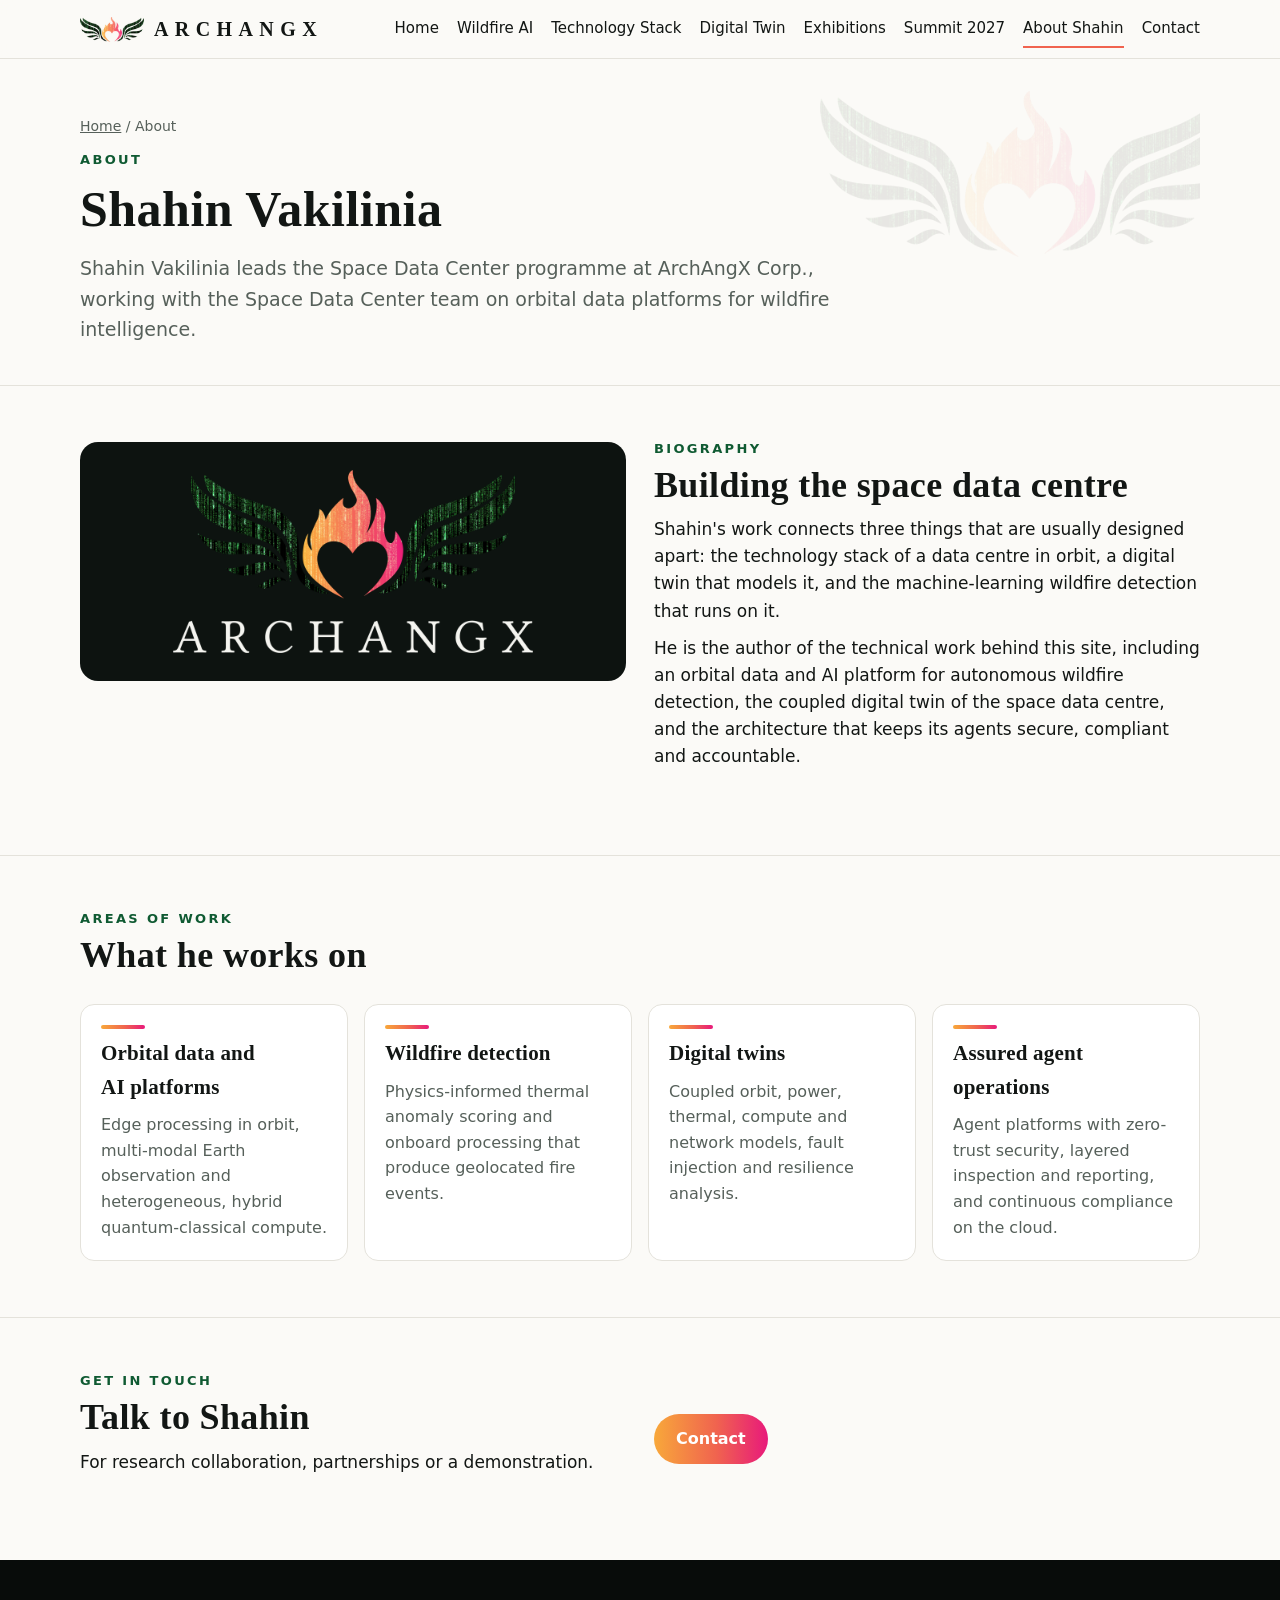
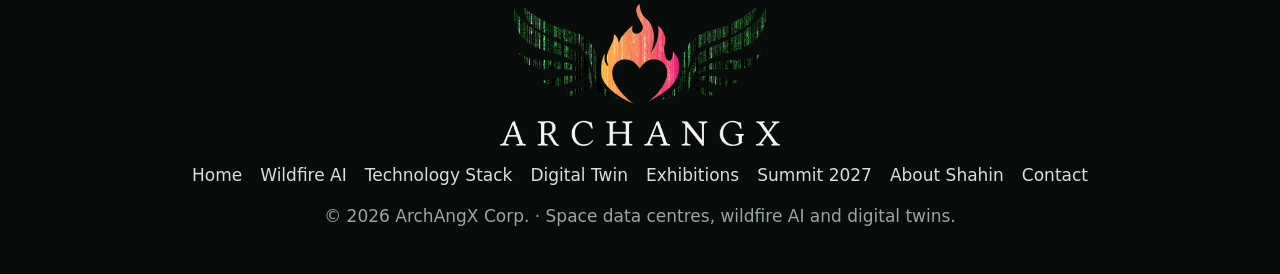
==== site/about.html @ 64089061 "Summit 2027 in every menu, home-page banner, Register buttons open the form directly Co-Authored-By:" ====
<!doctype html>
<html lang="en">
<head>
<meta charset="utf-8">
<meta name="viewport" content="width=device-width, initial-scale=1">
<title>Shahin Vakilinia — ArchangX</title>
<meta name="description" content="Shahin Vakilinia leads the Space Data Center programme at ArchAngX Corp.: orbital data platforms, wildfire AI, digital twins and assured agent operations.">
<link rel="icon" href="assets/favicon.ico" sizes="any">
<link rel="apple-touch-icon" href="assets/apple-touch-icon.png">
<meta property="og:title" content="Shahin Vakilinia — ArchangX">
<meta property="og:description" content="Shahin Vakilinia leads the Space Data Center programme at ArchAngX Corp.: orbital data platforms, wildfire AI, digital twins and assured agent operations.">
<meta property="og:image" content="https://www.archangx.com/assets/logo.png">
<link rel="canonical" href="https://www.archangx.com/about.html">
<link rel="stylesheet" href="assets/style.css">
</head>
<body>
<header class="site">
  <div class="wrap bar">
    <a class="brand" href="index.html" aria-label="ArchangX home"><img src="assets/emblem-96.png" alt="" width="64" height="25">ARCHANGX</a>
    <nav class="main" aria-label="Pages"><a href="index.html">Home</a><a href="wildfire.html">Wildfire AI</a><a href="technology-stack.html">Technology Stack</a><a href="digital-twin.html">Digital Twin</a><a href="exhibitions.html">Exhibitions</a><a href="summit-2027.html">Summit 2027</a><a href="about.html" aria-current="page">About Shahin</a><a href="contact.html">Contact</a></nav>
  </div>
</header>
<main>
<div class="wrap page-hero">
  <div class="crumbs"><a href="index.html">Home</a> / About</div>
  <span class="eyebrow">About</span>
  <h1>Shahin Vakilinia</h1>
  <p>Shahin Vakilinia leads the Space Data Center programme at ArchAngX Corp., working with the Space Data Center team on orbital data platforms for wildfire intelligence.</p>
</div>
<section class="block">
  <div class="wrap two">
    <div class="portrait"><img src="assets/logo-dark.png" alt="ArchangX" width="360" height="183"></div>
    <div class="head">
      <span class="eyebrow">Biography</span>
      <h2>Building the space data centre</h2>
      <p>Shahin's work connects three things that are usually designed apart: the technology stack of a data centre in orbit, a digital twin that models it, and the machine-learning wildfire detection that runs on it.</p>
      <p>He is the author of the technical work behind this site, including an orbital data and AI platform for autonomous wildfire detection, the coupled digital twin of the space data centre, and the architecture that keeps its agents secure, compliant and accountable.</p>
    </div>
  </div>
</section>
<section class="block">
  <div class="wrap">
    <div class="head"><span class="eyebrow">Areas of work</span><h2>What he works on</h2></div>
    <div class="cards">
      <div class="card"><h3>Orbital data and AI platforms</h3><p>Edge processing in orbit, multi-modal Earth observation and heterogeneous, hybrid quantum-classical compute.</p></div>
      <div class="card"><h3>Wildfire detection</h3><p>Physics-informed thermal anomaly scoring and onboard processing that produce geolocated fire events.</p></div>
      <div class="card"><h3>Digital twins</h3><p>Coupled orbit, power, thermal, compute and network models, fault injection and resilience analysis.</p></div>
      <div class="card"><h3>Assured agent operations</h3><p>Agent platforms with zero-trust security, layered inspection and reporting, and continuous compliance on the cloud.</p></div>
    </div>
  </div>
</section>
<section class="block">
  <div class="wrap two">
    <div class="head"><span class="eyebrow">Get in touch</span><h2>Talk to Shahin</h2>
      <p>For research collaboration, partnerships or a demonstration.</p></div>
    <div style="align-self:center"><a class="btn" href="contact.html">Contact</a></div>
  </div>
</section>
</main>
<footer class="site">
  <div class="wrap">
    <img src="assets/logo-dark.png" alt="ArchangX" width="280" height="142">
    <nav aria-label="Footer"><a href="index.html">Home</a><a href="wildfire.html">Wildfire AI</a><a href="technology-stack.html">Technology Stack</a><a href="digital-twin.html">Digital Twin</a><a href="exhibitions.html">Exhibitions</a><a href="summit-2027.html">Summit 2027</a><a href="about.html">About Shahin</a><a href="contact.html">Contact</a></nav>
    <p>© <span class="year">2026</span> ArchAngX Corp. · Space data centres, wildfire AI and digital twins.</p>
  </div>
</footer>
<script>document.querySelectorAll(".year").forEach(e => e.textContent = new Date().getFullYear());</script>
</body>
</html>
---- site/assets/style.css ----
/* ArchangX site styles. Palette from the logo: matrix-green wings, orange-to-magenta flame, black serif wordmark. */
:root {
  --paper: #fbfaf7; --ink: #121614; --muted: #56605a; --line: #e4e2db; --card: #fff;
  --wing: #0f5a32; --wing-bright: #2fbf71; --flame-1: #f8a83a; --flame-2: #f0634f; --flame-3: #e8197b;
  --night: #0d1310; --night-ink: #eef1ec;
  --flame: linear-gradient(90deg, var(--flame-1), var(--flame-2) 55%, var(--flame-3));
  --serif: "Iowan Old Style", "Palatino Linotype", Palatino, Georgia, "Times New Roman", serif;
  --sans: system-ui, -apple-system, "Segoe UI", Roboto, sans-serif;
}
* { box-sizing: border-box; }
html { scroll-behavior: smooth; }
body { margin: 0; background: var(--paper); color: var(--ink); font: 17px/1.6 var(--sans); }
img { max-width: 100%; display: block; }
a { color: var(--wing); }
.wrap { width: min(1120px, 100% - 32px); margin-inline: auto; }
h1, h2, h3 { font-family: var(--serif); font-weight: 600; letter-spacing: .01em; text-wrap: balance; margin: 0; }
h1 { font-size: clamp(32px, 5vw, 50px); line-height: 1.1; }
h2 { font-size: clamp(26px, 3.6vw, 36px); line-height: 1.15; }
h3 { font-size: 21px; }
p { margin: 0; max-width: 66ch; }
.eyebrow { font: 600 13px/1 var(--sans); letter-spacing: .18em; text-transform: uppercase; color: var(--wing); }
.muted { color: var(--muted); }
.flame-text { background: var(--flame); -webkit-background-clip: text; background-clip: text; color: transparent; }
:focus-visible { outline: 3px solid var(--flame-2); outline-offset: 3px; }

/* header */
header.site { position: sticky; top: 0; z-index: 10; background: color-mix(in srgb, var(--paper) 90%, transparent);
              backdrop-filter: blur(8px); border-bottom: 1px solid var(--line); }
.bar { display: flex; align-items: center; justify-content: space-between; gap: 12px 20px; padding-block: 10px; flex-wrap: wrap; }
.brand { display: flex; align-items: center; gap: 10px; text-decoration: none; color: var(--ink); font: 600 20px var(--serif); letter-spacing: .32em; }
.brand img { width: 64px; }
nav.main { display: flex; flex-wrap: wrap; gap: 4px 18px; font-size: 15px; }
nav.main a { color: var(--ink); text-decoration: none; padding: 6px 0; border-bottom: 2px solid transparent; }
nav.main a:hover, nav.main a[aria-current="page"] { border-bottom-color: var(--flame-2); }

/* page hero */
.page-hero { padding-block: 56px 40px; display: grid; gap: 16px; position: relative; overflow: hidden; }
.page-hero::after { content: ""; position: absolute; right: -40px; top: 30px; width: 420px; height: 170px;
                    background: url(emblem.png) center / contain no-repeat; opacity: .08; pointer-events: none; }
.page-hero p { font-size: 19px; color: var(--muted); }
.crumbs { font-size: 14px; color: var(--muted); }
.crumbs a { color: var(--muted); }

/* home hero */
.hero { text-align: center; padding-block: 48px 56px; display: grid; justify-items: center; gap: 20px; }
.hero img.logo { width: min(560px, 100%); }
.hero h1 { font-size: clamp(28px, 4vw, 40px); line-height: 1.2; max-width: 30ch; }
.hero p { color: var(--muted); font-size: 18px; }

/* content blocks */
section.block { padding-block: 56px; border-top: 1px solid var(--line); }
.head { display: grid; gap: 10px; margin-bottom: 28px; }
.head .num { display: flex; align-items: center; gap: 10px; }
.head .num img { width: 54px; }
.cards { display: grid; grid-template-columns: repeat(auto-fit, minmax(240px, 1fr)); gap: 16px; }
.card { background: var(--card); border: 1px solid var(--line); border-radius: 14px; padding: 20px; display: grid; gap: 8px; align-content: start; }
.card::before { content: ""; height: 4px; width: 44px; border-radius: 4px; background: var(--flame); }
.card p { color: var(--muted); font-size: 16px; }
a.card { text-decoration: none; color: var(--ink); transition: transform .2s; }
a.card:hover { transform: translateY(-3px); }
a.card .more { color: var(--wing); font-weight: 600; font-size: 15px; }
.two { display: grid; grid-template-columns: repeat(auto-fit, minmax(300px, 1fr)); gap: 28px; align-items: start; }
ul.ticks { margin: 0; padding: 0; list-style: none; display: grid; gap: 10px; }
ul.ticks li { padding-left: 26px; position: relative; }
ul.ticks li::before { content: ""; position: absolute; left: 0; top: .55em; width: 12px; height: 12px; border-radius: 3px; background: var(--flame); }

/* the "how it fits together" diagram */
.fit { display: grid; gap: 10px; max-width: 860px; margin-inline: auto; }
.fit .top { border-radius: 14px; padding: 22px; color: #fff; background: linear-gradient(90deg, #c4541c, #e8197b); text-decoration: none; display: grid; gap: 4px; text-align: center; }
.fit .pair { display: grid; grid-template-columns: 1fr auto 1fr; gap: 10px; align-items: stretch; }
.fit .base { border-radius: 14px; padding: 22px; color: #fff; text-decoration: none; display: grid; gap: 4px; text-align: center; }
.fit .stackbox { background: #0f5a32; } .fit .twinbox { background: #18774a; }
.fit .link { display: grid; place-items: center; font: 700 26px var(--sans); color: var(--wing); }
.fit b { font: 600 22px var(--serif); } .fit span { font-size: 15px; opacity: .92; }
.fit .arrow { text-align: center; color: var(--flame-2); font: 700 22px var(--sans); line-height: 1; }
@media (max-width: 640px) { .fit .pair { grid-template-columns: 1fr; } .fit .link { transform: rotate(90deg); } }

/* stack layers */
.stack { display: grid; gap: 8px; }
.layer { display: grid; grid-template-columns: minmax(150px, 230px) 1fr; gap: 16px; align-items: center; padding: 16px 20px; border-radius: 12px; color: #fff; }
.layer b { font: 600 18px var(--serif); } .layer span { font-size: 15px; opacity: .92; }
.l1 { background: #0b3d23; } .l2 { background: #0f5a32; } .l3 { background: #18774a; }
.l4 { background: linear-gradient(90deg, #c4541c, #e8197b); } .l5 { background: #1d2420; }
@media (max-width: 640px) { .layer { grid-template-columns: 1fr; gap: 4px; } }

/* flow chips */
.flow { display: flex; flex-wrap: wrap; gap: 8px; align-items: center; font: 600 14px var(--sans); }
.flow span { padding: 8px 14px; border-radius: 99px; background: var(--card); border: 1px solid var(--line); }
.flow i { color: var(--flame-2); font-style: normal; }

/* twin models */
.models { display: grid; grid-template-columns: repeat(auto-fit, minmax(130px, 1fr)); gap: 10px; }
.model { text-align: center; padding: 18px 10px; border-radius: 12px; border: 1px solid var(--line); background: var(--card); }
.model b { display: block; font: 600 17px var(--serif); } .model span { font-size: 13px; color: var(--muted); }

/* connected-pages strip */
.connected { display: flex; flex-wrap: wrap; gap: 10px; align-items: center; padding: 18px 20px; border-radius: 14px;
             background: var(--card); border: 1px dashed var(--wing-bright); }
.connected a { font-weight: 600; }

/* dark band */
.night { background: var(--night); color: var(--night-ink); border-top: 0; }
.night .eyebrow { color: var(--wing-bright); }
.night p, .night .card p { color: #b9c3bc; }
.night .card { background: #141c17; border-color: #26322b; color: var(--night-ink); }
.btn { display: inline-block; padding: 12px 22px; border-radius: 99px; background: var(--flame); color: #fff; font-weight: 700; text-decoration: none; border: 0; cursor: pointer; font-size: 16px; }
.tag { font: 600 12px var(--sans); letter-spacing: .08em; text-transform: uppercase; color: var(--flame-1); }

/* about */
.portrait { border-radius: 18px; background: var(--night); padding: 28px; display: grid; place-items: center; }
.portrait img { width: 100%; max-width: 360px; }
.facts { display: grid; gap: 6px; font-size: 15px; }
.facts b { font-weight: 600; }

/* contact form */
form.contact { display: grid; gap: 14px; background: var(--card); border: 1px solid var(--line); border-radius: 14px; padding: 22px; }
form.contact label { display: grid; gap: 6px; font-weight: 600; font-size: 15px; }
form.contact input, form.contact select, form.contact textarea { font: 16px var(--sans); padding: 10px 12px; border-radius: 10px; border: 1px solid var(--line); background: var(--paper); color: var(--ink); }
form.contact textarea { min-height: 140px; resize: vertical; }

footer.site { background: #080c0a; color: #9aa79f; padding-block: 44px; text-align: center; margin-top: 0; }
footer.site img { width: min(280px, 70%); margin: 0 auto 16px; }
footer.site nav { display: flex; flex-wrap: wrap; justify-content: center; gap: 6px 18px; margin-bottom: 14px; }
footer.site nav a { color: #d8e0da; text-decoration: none; }
footer.site p { margin-inline: auto; }
@media (prefers-reduced-motion: reduce) { html { scroll-behavior: auto; } a.card { transition: none; } }

/* registration dialog (summit-2027.html) */
dialog#register-dialog { width: min(560px, 100% - 32px); max-height: 92vh; padding: 0; border: 0; border-radius: 14px; background: transparent; }
dialog#register-dialog::backdrop { background: rgba(13, 19, 16, .65); }
dialog#register-dialog form.contact { margin: 0; }
.dialog-head { display: flex; justify-content: space-between; align-items: center; gap: 12px; }
.dialog-close { font-size: 28px; line-height: 1; background: none; border: 0; cursor: pointer; color: var(--muted); }
form.contact fieldset { border: 1px solid var(--line); border-radius: 10px; padding: 10px 14px; display: grid; gap: 6px; }
form.contact legend { font-weight: 600; font-size: 15px; padding: 0 4px; }
form.contact label.check { display: flex; gap: 8px; align-items: center; font-weight: 400; }
form.contact .hp { position: absolute; left: -9999px; }
.form-msg:empty { display: none; }
.form-msg.ok { color: var(--wing); } .form-msg.err { color: #b3261e; }

/* summit announcement on the home page, secondary button */
.announce { display: grid; gap: 4px; justify-items: center; text-align: center; max-width: 640px; padding: 16px 22px; border-radius: 14px; border: 1px solid var(--line); background: var(--card); color: var(--ink); text-decoration: none; transition: transform .2s; }
.announce:hover { transform: translateY(-2px); }
.announce b { font-family: var(--serif); font-size: 21px; }
.announce span:last-child { color: var(--muted); font-size: 15px; }
.btn.ghost { background: transparent; color: inherit; box-shadow: inset 0 0 0 2px var(--flame-2); }
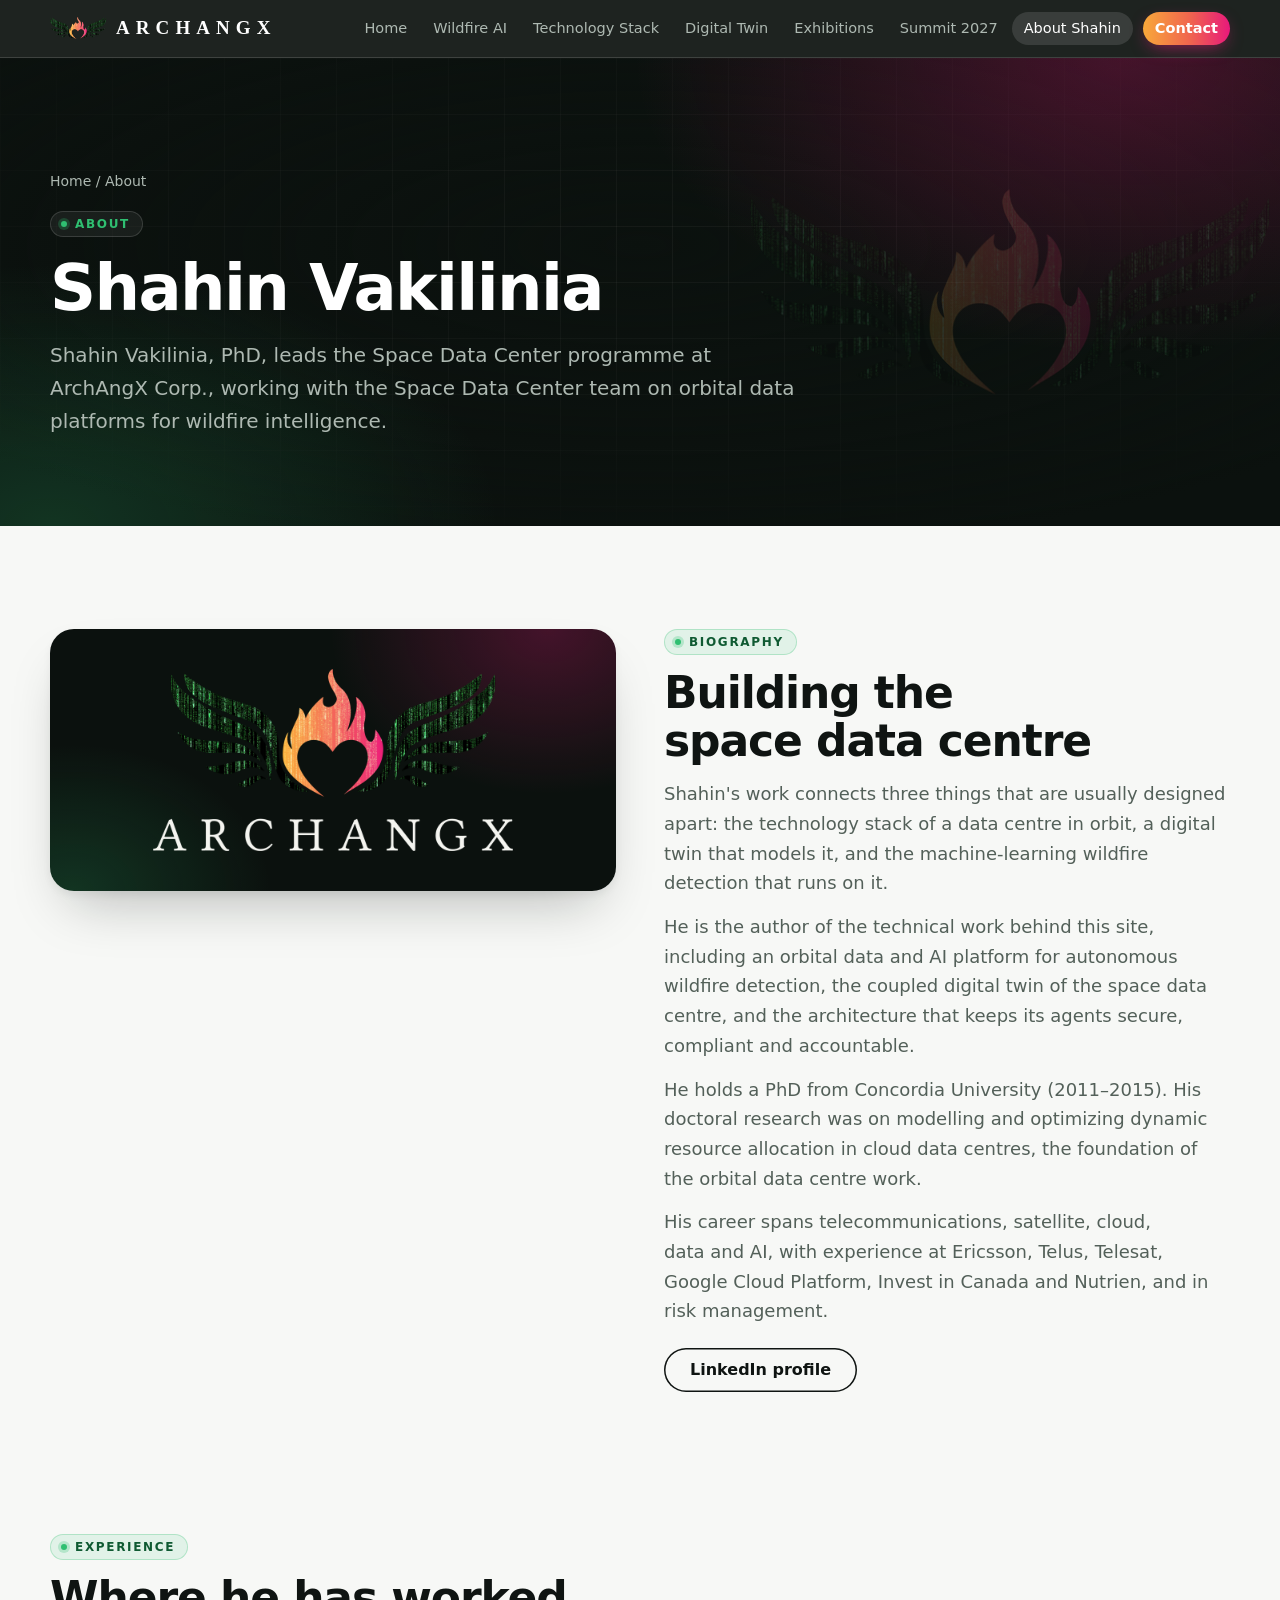
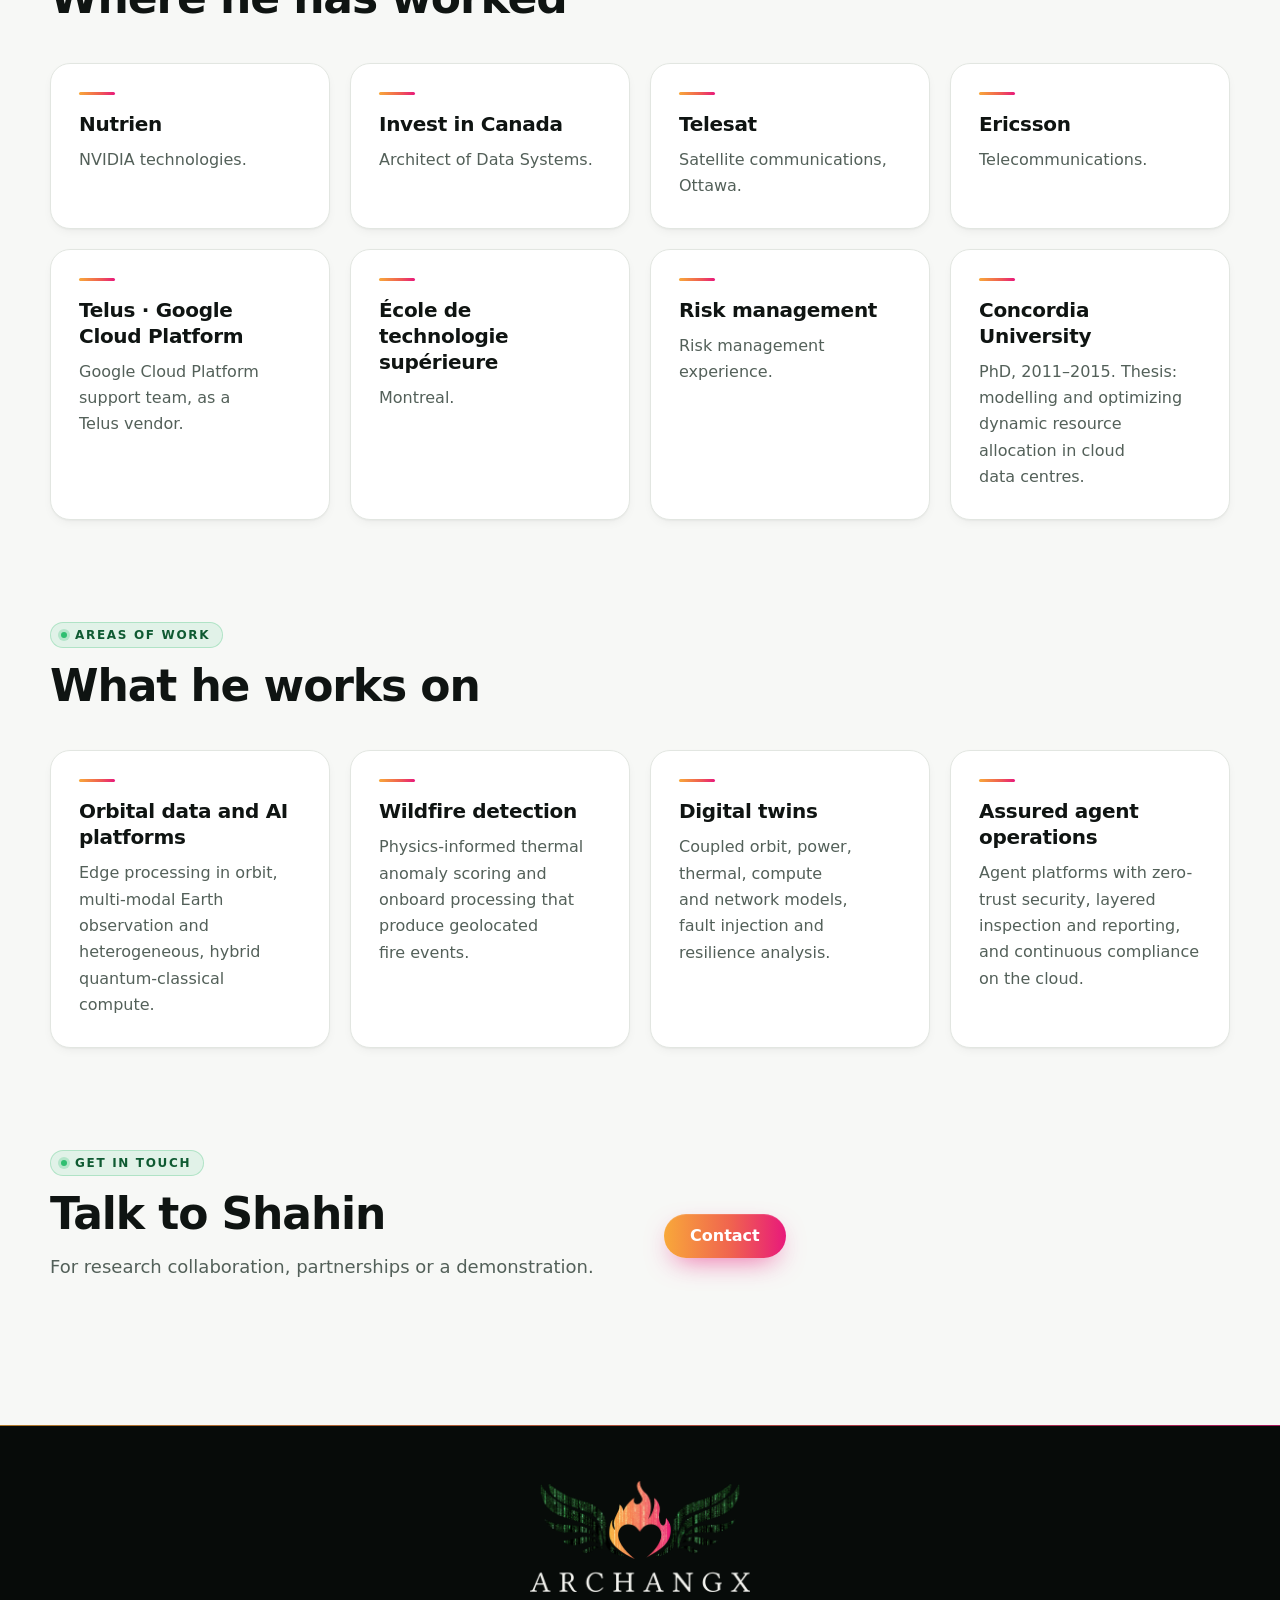
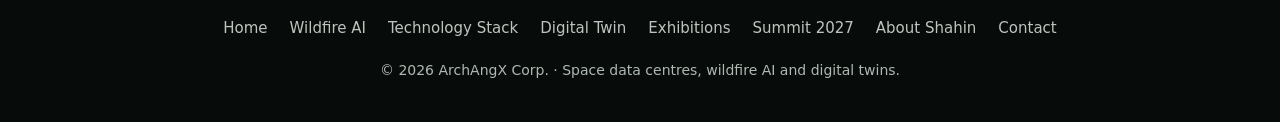
==== commit 09c96985: "Summit 2027: Montreal edition, timed panel programme; About: PhD and career - Montreal edition, Wed " ====
--- a/site/about.html
+++ b/site/about.html
@@ -4,11 +4,11 @@
 <meta charset="utf-8">
 <meta name="viewport" content="width=device-width, initial-scale=1">
 <title>Shahin Vakilinia — ArchangX</title>
-<meta name="description" content="Shahin Vakilinia leads the Space Data Center programme at ArchAngX Corp.: orbital data platforms, wildfire AI, digital twins and assured agent operations.">
+<meta name="description" content="Shahin Vakilinia, PhD, leads the Space Data Center programme at ArchAngX Corp., after a career across telecommunications, satellite, cloud, data and AI: Ericsson, Telus, Telesat, Google Cloud Platform, Invest in Canada and Nutrien.">
 <link rel="icon" href="assets/favicon.ico" sizes="any">
 <link rel="apple-touch-icon" href="assets/apple-touch-icon.png">
 <meta property="og:title" content="Shahin Vakilinia — ArchangX">
-<meta property="og:description" content="Shahin Vakilinia leads the Space Data Center programme at ArchAngX Corp.: orbital data platforms, wildfire AI, digital twins and assured agent operations.">
+<meta property="og:description" content="Shahin Vakilinia, PhD, leads the Space Data Center programme at ArchAngX Corp., after a career across telecommunications, satellite, cloud, data and AI: Ericsson, Telus, Telesat, Google Cloud Platform, Invest in Canada and Nutrien.">
 <meta property="og:image" content="https://www.archangx.com/assets/logo.png">
 <link rel="canonical" href="https://www.archangx.com/about.html">
 <link rel="stylesheet" href="assets/style.css">
@@ -25,7 +25,7 @@
   <div class="crumbs"><a href="index.html">Home</a> / About</div>
   <span class="eyebrow">About</span>
   <h1>Shahin Vakilinia</h1>
-  <p>Shahin Vakilinia leads the Space Data Center programme at ArchAngX Corp., working with the Space Data Center team on orbital data platforms for wildfire intelligence.</p>
+  <p>Shahin Vakilinia, PhD, leads the Space Data Center programme at ArchAngX Corp., working with the Space Data Center team on orbital data platforms for wildfire intelligence.</p>
 </div>
 <section class="block">
   <div class="wrap two">
@@ -35,6 +35,24 @@
       <h2>Building the space data centre</h2>
       <p>Shahin's work connects three things that are usually designed apart: the technology stack of a data centre in orbit, a digital twin that models it, and the machine-learning wildfire detection that runs on it.</p>
       <p>He is the author of the technical work behind this site, including an orbital data and AI platform for autonomous wildfire detection, the coupled digital twin of the space data centre, and the architecture that keeps its agents secure, compliant and accountable.</p>
+      <p>He holds a PhD from Concordia University (2011–2015). His doctoral research was on modelling and optimizing dynamic resource allocation in cloud data centres, the foundation of the orbital data centre work.</p>
+      <p>His career spans telecommunications, satellite, cloud, data and AI, with experience at Ericsson, Telus, Telesat, Google Cloud Platform, Invest in Canada and Nutrien, and in risk management.</p>
+      <div class="actions"><a class="btn ghost" href="https://www.linkedin.com/in/vakilinia">LinkedIn profile</a></div>
+    </div>
+  </div>
+</section>
+<section class="block">
+  <div class="wrap">
+    <div class="head"><span class="eyebrow">Experience</span><h2>Where he has worked</h2></div>
+    <div class="cards">
+      <div class="card"><h3>Nutrien</h3><p>NVIDIA technologies.</p></div>
+      <div class="card"><h3>Invest in Canada</h3><p>Architect of Data Systems.</p></div>
+      <div class="card"><h3>Telesat</h3><p>Satellite communications, Ottawa.</p></div>
+      <div class="card"><h3>Ericsson</h3><p>Telecommunications.</p></div>
+      <div class="card"><h3>Telus · Google Cloud Platform</h3><p>Google Cloud Platform support team, as a Telus vendor.</p></div>
+      <div class="card"><h3>École de technologie supérieure</h3><p>Montreal.</p></div>
+      <div class="card"><h3>Risk management</h3><p>Risk management experience.</p></div>
+      <div class="card"><h3>Concordia University</h3><p>PhD, 2011–2015. Thesis: modelling and optimizing dynamic resource allocation in cloud data centres.</p></div>
     </div>
   </div>
 </section>
--- a/site/assets/style.css
+++ b/site/assets/style.css
@@ -1,146 +1,356 @@
-/* ArchangX site styles. Palette from the logo: matrix-green wings, orange-to-magenta flame, black serif wordmark. */
+/* ArchangX site styles. Palette from the logo: matrix-green wings, orange-to-magenta flame, serif wordmark.
+   Dark "orbit" bands (header, page heroes, .night, footer) frame light content sections. System fonts only. */
 :root {
-  --paper: #fbfaf7; --ink: #121614; --muted: #56605a; --line: #e4e2db; --card: #fff;
-  --wing: #0f5a32; --wing-bright: #2fbf71; --flame-1: #f8a83a; --flame-2: #f0634f; --flame-3: #e8197b;
-  --night: #0d1310; --night-ink: #eef1ec;
+  /* light surfaces */
+  --paper: #f7f8f6; --card: #fff; --ink: #0f1412; --muted: #536059; --line: #e2e6e1;
+  /* brand: wings */
+  --wing-deep: #0b3d23; --wing: #0f5a32; --wing-mid: #18774a; --wing-bright: #2fbf71;
+  /* brand: flame */
+  --flame-0: #c4541c; --flame-1: #f8a83a; --flame-2: #f0634f; --flame-3: #e8197b; --flame-ink: #b8401f;
   --flame: linear-gradient(90deg, var(--flame-1), var(--flame-2) 55%, var(--flame-3));
+  --flame-deep: linear-gradient(90deg, var(--flame-0), var(--flame-3));
+  /* dark surfaces */
+  --night: #0b110e; --night-2: #121a16; --night-ink: #eef1ec; --night-muted: #aeb9b2; --footer: #070b09;
+  --on-dark: #fff; --glass: rgba(255, 255, 255, .06); --glass-2: rgba(255, 255, 255, .12);
+  --glass-line: rgba(255, 255, 255, .14);
+  --error: #b3261e;
+  /* backdrop shared by the heroes, dark bands and the portrait */
+  --aurora: radial-gradient(55% 90% at 88% 0%, rgba(232, 25, 123, .26), transparent 70%),
+            radial-gradient(50% 80% at 4% 100%, rgba(47, 191, 113, .2), transparent 70%);
+  --grid: linear-gradient(rgba(255, 255, 255, .045) 1px, transparent 1px) 0 0 / 56px 56px,
+          linear-gradient(90deg, rgba(255, 255, 255, .045) 1px, transparent 1px) 0 0 / 56px 56px;
+  /* type, shape, depth, motion */
   --serif: "Iowan Old Style", "Palatino Linotype", Palatino, Georgia, "Times New Roman", serif;
-  --sans: system-ui, -apple-system, "Segoe UI", Roboto, sans-serif;
+  --sans: system-ui, -apple-system, "Segoe UI", Roboto, "Helvetica Neue", Arial, sans-serif;
+  --display: "Segoe UI Variable Display", system-ui, -apple-system, "Segoe UI", Roboto, "Helvetica Neue", Arial, sans-serif;
+  --radius: 20px; --radius-sm: 12px;
+  --shadow-sm: 0 1px 2px rgba(11, 17, 14, .04), 0 4px 12px -4px rgba(11, 17, 14, .08);
+  --shadow-md: 0 2px 4px rgba(11, 17, 14, .04), 0 16px 32px -12px rgba(11, 17, 14, .16);
+  --shadow-lg: 0 4px 8px rgba(11, 17, 14, .05), 0 28px 56px -20px rgba(11, 17, 14, .28);
+  --ease: cubic-bezier(.2, .7, .2, 1);
 }
 * { box-sizing: border-box; }
-html { scroll-behavior: smooth; }
-body { margin: 0; background: var(--paper); color: var(--ink); font: 17px/1.6 var(--sans); }
-img { max-width: 100%; display: block; }
-a { color: var(--wing); }
-.wrap { width: min(1120px, 100% - 32px); margin-inline: auto; }
-h1, h2, h3 { font-family: var(--serif); font-weight: 600; letter-spacing: .01em; text-wrap: balance; margin: 0; }
-h1 { font-size: clamp(32px, 5vw, 50px); line-height: 1.1; }
-h2 { font-size: clamp(26px, 3.6vw, 36px); line-height: 1.15; }
-h3 { font-size: 21px; }
-p { margin: 0; max-width: 66ch; }
-.eyebrow { font: 600 13px/1 var(--sans); letter-spacing: .18em; text-transform: uppercase; color: var(--wing); }
+html { scroll-behavior: smooth; scroll-padding-top: 120px; overflow-x: clip; }
+body { margin: 0; background: var(--paper); color: var(--ink); font: 17px/1.65 var(--sans);
+       -webkit-font-smoothing: antialiased; text-rendering: optimizeLegibility; }
+img { max-width: 100%; height: auto; display: block; }
+a { color: var(--wing); text-underline-offset: .2em; }
+::selection { background: color-mix(in srgb, var(--flame-2) 28%, transparent); }
+.wrap { width: min(1180px, 100% - 32px); margin-inline: auto; }
+h1, h2, h3 { font-family: var(--display); font-weight: 700; letter-spacing: -.025em; text-wrap: balance; margin: 0; }
+h1 { font-size: clamp(36px, 5.6vw, 64px); line-height: 1.04; }
+h2 { font-size: clamp(28px, 3.8vw, 44px); line-height: 1.1; }
+h3 { font-size: 20px; line-height: 1.3; letter-spacing: -.015em; text-wrap: pretty; }
+p { margin: 0; max-width: 66ch; text-wrap: pretty; }
 .muted { color: var(--muted); }
 .flame-text { background: var(--flame); -webkit-background-clip: text; background-clip: text; color: transparent; }
 :focus-visible { outline: 3px solid var(--flame-2); outline-offset: 3px; }
 
-/* header */
-header.site { position: sticky; top: 0; z-index: 10; background: color-mix(in srgb, var(--paper) 90%, transparent);
-              backdrop-filter: blur(8px); border-bottom: 1px solid var(--line); }
-.bar { display: flex; align-items: center; justify-content: space-between; gap: 12px 20px; padding-block: 10px; flex-wrap: wrap; }
-.brand { display: flex; align-items: center; gap: 10px; text-decoration: none; color: var(--ink); font: 600 20px var(--serif); letter-spacing: .32em; }
-.brand img { width: 64px; }
-nav.main { display: flex; flex-wrap: wrap; gap: 4px 18px; font-size: 15px; }
-nav.main a { color: var(--ink); text-decoration: none; padding: 6px 0; border-bottom: 2px solid transparent; }
-nav.main a:hover, nav.main a[aria-current="page"] { border-bottom-color: var(--flame-2); }
-
-/* page hero */
-.page-hero { padding-block: 56px 40px; display: grid; gap: 16px; position: relative; overflow: hidden; }
-.page-hero::after { content: ""; position: absolute; right: -40px; top: 30px; width: 420px; height: 170px;
-                    background: url(emblem.png) center / contain no-repeat; opacity: .08; pointer-events: none; }
-.page-hero p { font-size: 19px; color: var(--muted); }
-.crumbs { font-size: 14px; color: var(--muted); }
-.crumbs a { color: var(--muted); }
-
-/* home hero */
-.hero { text-align: center; padding-block: 48px 56px; display: grid; justify-items: center; gap: 20px; }
-.hero img.logo { width: min(560px, 100%); }
-.hero h1 { font-size: clamp(28px, 4vw, 40px); line-height: 1.2; max-width: 30ch; }
-.hero p { color: var(--muted); font-size: 18px; }
+/* labels: eyebrow (green pill with a dot) and tag (flame pill) */
+.eyebrow { display: inline-flex; align-items: center; gap: 8px; width: fit-content; padding: 6px 12px 6px 10px;
+           border-radius: 99px; font: 600 12px/1 var(--sans); letter-spacing: .14em; text-transform: uppercase;
+           color: var(--wing); background: color-mix(in srgb, var(--wing-bright) 10%, transparent);
+           border: 1px solid color-mix(in srgb, var(--wing-bright) 28%, transparent); }
+.eyebrow::before { content: ""; width: 6px; height: 6px; border-radius: 50%; background: var(--wing-bright);
+                   box-shadow: 0 0 0 3px color-mix(in srgb, var(--wing-bright) 25%, transparent); }
+.tag { display: inline-flex; align-items: center; width: fit-content; padding: 5px 10px; border-radius: 99px;
+       font: 700 11.5px/1.2 var(--sans); letter-spacing: .1em; text-transform: uppercase; color: var(--flame-ink);
+       background: color-mix(in srgb, var(--flame-2) 10%, transparent);
+       border: 1px solid color-mix(in srgb, var(--flame-2) 22%, transparent); }
+
+/* header: dark glass, pill navigation, Contact as the call to action */
+header.site { position: sticky; top: 0; z-index: 50; color: var(--night-ink);
+              background: color-mix(in srgb, var(--night) 92%, transparent);
+              -webkit-backdrop-filter: saturate(160%) blur(16px); backdrop-filter: saturate(160%) blur(16px);
+              border-bottom: 1px solid var(--glass-line); }
+.bar { display: flex; align-items: center; justify-content: space-between; gap: 8px 24px; padding-block: 12px; flex-wrap: wrap; }
+.brand { display: flex; align-items: center; gap: 10px; text-decoration: none; color: var(--on-dark);
+         font: 600 19px var(--serif); letter-spacing: .32em; }
+.brand img { width: 56px; }
+nav.main { display: flex; flex-wrap: wrap; align-items: center; gap: 2px; font: 500 14.5px/1 var(--sans); }
+nav.main a { color: var(--night-muted); text-decoration: none; padding: 9px 12px; border-radius: 99px;
+             transition: color .2s, background-color .2s; }
+nav.main a:hover { color: var(--on-dark); background: var(--glass); }
+nav.main a[aria-current="page"] { color: var(--on-dark); background: var(--glass-2); }
+nav.main a:last-child { margin-left: 8px; color: var(--on-dark); font-weight: 600; background: var(--flame);
+                        box-shadow: 0 6px 18px -6px color-mix(in srgb, var(--flame-3) 70%, transparent); }
+nav.main a:last-child:hover { filter: brightness(1.08); }
+@media (max-width: 1100px) {
+  /* one swipeable row instead of a block of wrapped links */
+  nav.main { width: 100%; flex-wrap: nowrap; overflow-x: auto; scrollbar-width: none; padding-inline-end: 28px;
+             -webkit-mask-image: linear-gradient(90deg, #000 calc(100% - 28px), transparent);
+             mask-image: linear-gradient(90deg, #000 calc(100% - 28px), transparent); }
+  nav.main::-webkit-scrollbar { display: none; }
+  nav.main a { flex: none; }
+  nav.main a:first-child { margin-left: -12px; }
+}
+
+/* heroes: full-bleed dark backdrop drawn behind the .wrap-sized hero */
+.page-hero, .hero { position: relative; isolation: isolate; color: var(--night-ink); }
+.page-hero::before, .hero::before { content: ""; position: absolute; z-index: -2; inset: 0 calc(50% - 50vw);
+  background: var(--aurora), radial-gradient(80% 75% at 50% 40%, transparent, var(--night) 88%), var(--grid), var(--night); }
+.page-hero { padding-block: clamp(64px, 9vw, 112px) clamp(56px, 7vw, 88px); display: grid; gap: 18px; }
+.page-hero::after { content: ""; position: absolute; z-index: -1; right: -40px; top: 50%; translate: 0 -50%;
+                    width: min(520px, 60vw); aspect-ratio: 512 / 202; pointer-events: none;
+                    background: url(emblem.png) center / contain no-repeat; opacity: .14; }
+.page-hero h1 { color: var(--on-dark); max-width: 22ch; }
+.page-hero p { font-size: clamp(17px, 1.6vw, 20px); color: var(--night-muted); max-width: 60ch; }
+.crumbs { font-size: 14px; color: var(--night-muted); }
+.crumbs a { color: var(--night-muted); text-decoration: none; }
+.crumbs a:hover { color: var(--on-dark); text-decoration: underline; }
+:is(.page-hero, .hero, .night) .eyebrow { color: var(--wing-bright); background: var(--glass); border-color: var(--glass-line); }
+.hero { text-align: center; padding-block: clamp(56px, 8vw, 96px) clamp(64px, 9vw, 112px); display: grid;
+        justify-items: center; gap: 22px; }
+.hero img.logo { width: min(400px, 78%); filter: drop-shadow(0 18px 50px color-mix(in srgb, var(--flame-3) 28%, transparent)); }
+.hero h1 { color: var(--on-dark); font-size: clamp(34px, 5.4vw, 62px); line-height: 1.06; max-width: 20ch; }
+.hero p { color: var(--night-muted); font-size: clamp(17px, 1.6vw, 20px); }
 
 /* content blocks */
-section.block { padding-block: 56px; border-top: 1px solid var(--line); }
-.head { display: grid; gap: 10px; margin-bottom: 28px; }
-.head .num { display: flex; align-items: center; gap: 10px; }
-.head .num img { width: 54px; }
-.cards { display: grid; grid-template-columns: repeat(auto-fit, minmax(240px, 1fr)); gap: 16px; }
-.card { background: var(--card); border: 1px solid var(--line); border-radius: 14px; padding: 20px; display: grid; gap: 8px; align-content: start; }
-.card::before { content: ""; height: 4px; width: 44px; border-radius: 4px; background: var(--flame); }
+section.block { padding-block: clamp(64px, 8vw, 104px); }
+section.block:not(.night) + section.block:not(.night) { padding-top: 0; }
+.head { display: grid; gap: 14px; margin-bottom: 40px; max-width: 760px; }
+.head p { color: var(--muted); font-size: 18px; }
+.head .num { display: flex; align-items: center; gap: 12px; }
+.head .num img { width: 44px; }
+.cards { display: grid; grid-template-columns: repeat(auto-fit, minmax(250px, 1fr)); gap: 20px; }
+.card { position: relative; display: grid; gap: 10px; align-content: start; padding: 28px; border-radius: var(--radius);
+        background: var(--card); border: 1px solid var(--line); box-shadow: var(--shadow-sm); }
+.card::before { content: ""; height: 3px; width: 36px; border-radius: 3px; background: var(--flame); margin-bottom: 6px; }
+.card:has(> .tag)::before { display: none; }
 .card p { color: var(--muted); font-size: 16px; }
-a.card { text-decoration: none; color: var(--ink); transition: transform .2s; }
-a.card:hover { transform: translateY(-3px); }
-a.card .more { color: var(--wing); font-weight: 600; font-size: 15px; }
-.two { display: grid; grid-template-columns: repeat(auto-fit, minmax(300px, 1fr)); gap: 28px; align-items: start; }
-ul.ticks { margin: 0; padding: 0; list-style: none; display: grid; gap: 10px; }
-ul.ticks li { padding-left: 26px; position: relative; }
-ul.ticks li::before { content: ""; position: absolute; left: 0; top: .55em; width: 12px; height: 12px; border-radius: 3px; background: var(--flame); }
+a.card { text-decoration: none; color: var(--ink); transition: transform .3s var(--ease), box-shadow .3s var(--ease); }
+a.card::after { content: ""; position: absolute; inset: -1px; border-radius: inherit; padding: 1px; pointer-events: none;
+                background: var(--flame); opacity: 0; transition: opacity .3s var(--ease);
+                -webkit-mask: linear-gradient(#000 0 0) content-box, linear-gradient(#000 0 0); -webkit-mask-composite: xor;
+                mask: linear-gradient(#000 0 0) content-box exclude, linear-gradient(#000 0 0); }
+a.card:hover { transform: translateY(-4px); box-shadow: var(--shadow-lg); }
+a.card:hover::after { opacity: 1; }
+a.card .more { margin-top: 4px; color: var(--wing); font-weight: 600; font-size: 15px; }
+a.card:hover .more { text-decoration: underline; }
+.two { display: grid; grid-template-columns: repeat(auto-fit, minmax(300px, 1fr)); gap: 32px 48px; align-items: start; }
+ul.ticks { margin: 0; padding: 0; list-style: none; display: grid; gap: 14px; }
+ul.ticks li { position: relative; padding-left: 36px; }
+ul.ticks li::before { content: ""; position: absolute; left: 0; top: .2em; width: 22px; height: 22px; border-radius: 50%;
+                      background: color-mix(in srgb, var(--wing-bright) 18%, transparent); }
+ul.ticks li::after { content: ""; position: absolute; left: 8px; top: calc(.2em + 4px); width: 6px; height: 11px;
+                     border: solid var(--wing); border-width: 0 2px 2px 0; rotate: 45deg; }
 
 /* the "how it fits together" diagram */
-.fit { display: grid; gap: 10px; max-width: 860px; margin-inline: auto; }
-.fit .top { border-radius: 14px; padding: 22px; color: #fff; background: linear-gradient(90deg, #c4541c, #e8197b); text-decoration: none; display: grid; gap: 4px; text-align: center; }
-.fit .pair { display: grid; grid-template-columns: 1fr auto 1fr; gap: 10px; align-items: stretch; }
-.fit .base { border-radius: 14px; padding: 22px; color: #fff; text-decoration: none; display: grid; gap: 4px; text-align: center; }
-.fit .stackbox { background: #0f5a32; } .fit .twinbox { background: #18774a; }
-.fit .link { display: grid; place-items: center; font: 700 26px var(--sans); color: var(--wing); }
-.fit b { font: 600 22px var(--serif); } .fit span { font-size: 15px; opacity: .92; }
-.fit .arrow { text-align: center; color: var(--flame-2); font: 700 22px var(--sans); line-height: 1; }
-@media (max-width: 640px) { .fit .pair { grid-template-columns: 1fr; } .fit .link { transform: rotate(90deg); } }
+.fit { display: grid; gap: 12px; max-width: 880px; margin-inline: auto; }
+.fit .top, .fit .base { position: relative; overflow: hidden; display: grid; gap: 6px; padding: 28px 24px; text-align: center;
+                        border-radius: var(--radius); color: var(--on-dark); text-decoration: none;
+                        transition: transform .3s var(--ease), box-shadow .3s var(--ease); }
+.fit .top::after, .fit .base::after, .layer::after { content: ""; position: absolute; inset: 0; pointer-events: none;
+                                                     background: linear-gradient(180deg, var(--glass-2), transparent 55%); }
+.fit .top { background: var(--flame-deep); box-shadow: 0 24px 48px -24px color-mix(in srgb, var(--flame-3) 80%, transparent); }
+.fit .stackbox { background: linear-gradient(135deg, var(--wing), var(--wing-deep));
+                 box-shadow: 0 24px 48px -24px color-mix(in srgb, var(--wing) 90%, transparent); }
+.fit .twinbox { background: linear-gradient(135deg, var(--wing-mid), var(--wing));
+                box-shadow: 0 24px 48px -24px color-mix(in srgb, var(--wing-mid) 90%, transparent); }
+.fit a:hover { transform: translateY(-3px); }
+.fit .pair { display: grid; grid-template-columns: 1fr auto 1fr; gap: 12px; align-items: stretch; }
+.fit .link { display: grid; place-items: center; align-self: center; width: 44px; height: 44px; border-radius: 50%;
+             background: var(--card); border: 1px solid var(--line); box-shadow: var(--shadow-sm);
+             font: 700 20px/1 var(--sans); color: var(--wing); }
+.fit b { font: 700 22px/1.2 var(--display); letter-spacing: -.02em; }
+.fit span { font-size: 15px; opacity: .9; }
+.fit .arrow { justify-self: center; padding: 6px 14px; border-radius: 99px; font: 700 12px/1 var(--sans);
+              letter-spacing: .14em; text-transform: uppercase; color: var(--flame-ink);
+              background: color-mix(in srgb, var(--flame-2) 10%, transparent);
+              border: 1px solid color-mix(in srgb, var(--flame-2) 25%, transparent); }
+@media (max-width: 640px) { .fit .pair { grid-template-columns: 1fr; } .fit .link { justify-self: center; rotate: 90deg; } }
 
 /* stack layers */
-.stack { display: grid; gap: 8px; }
-.layer { display: grid; grid-template-columns: minmax(150px, 230px) 1fr; gap: 16px; align-items: center; padding: 16px 20px; border-radius: 12px; color: #fff; }
-.layer b { font: 600 18px var(--serif); } .layer span { font-size: 15px; opacity: .92; }
-.l1 { background: #0b3d23; } .l2 { background: #0f5a32; } .l3 { background: #18774a; }
-.l4 { background: linear-gradient(90deg, #c4541c, #e8197b); } .l5 { background: #1d2420; }
+.stack { display: grid; gap: 10px; }
+.layer { position: relative; overflow: hidden; display: grid; grid-template-columns: minmax(160px, 240px) 1fr; gap: 16px;
+         align-items: center; padding: 20px 24px; border-radius: 16px; color: var(--on-dark); box-shadow: var(--shadow-sm); }
+.layer b { font: 700 18px/1.3 var(--display); letter-spacing: -.01em; }
+.layer span { font-size: 15px; opacity: .88; }
+.l1 { background: var(--wing-deep); } .l2 { background: var(--wing); } .l3 { background: var(--wing-mid); }
+.l4 { background: var(--flame-deep); } .l5 { background: var(--night-2); }
 @media (max-width: 640px) { .layer { grid-template-columns: 1fr; gap: 4px; } }
 
 /* flow chips */
-.flow { display: flex; flex-wrap: wrap; gap: 8px; align-items: center; font: 600 14px var(--sans); }
-.flow span { padding: 8px 14px; border-radius: 99px; background: var(--card); border: 1px solid var(--line); }
-.flow i { color: var(--flame-2); font-style: normal; }
+.flow { display: flex; flex-wrap: wrap; gap: 10px; align-items: center; font: 600 14px var(--sans); }
+.flow span { padding: 10px 16px; border-radius: 99px; background: var(--card); border: 1px solid var(--line); box-shadow: var(--shadow-sm); }
+.flow i { color: var(--flame-2); font-style: normal; font-weight: 700; }
 
 /* twin models */
-.models { display: grid; grid-template-columns: repeat(auto-fit, minmax(130px, 1fr)); gap: 10px; }
-.model { text-align: center; padding: 18px 10px; border-radius: 12px; border: 1px solid var(--line); background: var(--card); }
-.model b { display: block; font: 600 17px var(--serif); } .model span { font-size: 13px; color: var(--muted); }
+.models { display: grid; grid-template-columns: repeat(auto-fit, minmax(140px, 1fr)); gap: 12px; }
+.model { position: relative; overflow: hidden; text-align: center; padding: 22px 12px 20px; border-radius: 16px;
+         border: 1px solid var(--line); background: var(--card); box-shadow: var(--shadow-sm); }
+.model::before { content: ""; position: absolute; inset: 0 0 auto; height: 3px; background: var(--flame); }
+.model b { display: block; font: 700 17px/1.3 var(--display); letter-spacing: -.01em; }
+.model span { font-size: 13px; color: var(--muted); }
 
 /* connected-pages strip */
-.connected { display: flex; flex-wrap: wrap; gap: 10px; align-items: center; padding: 18px 20px; border-radius: 14px;
-             background: var(--card); border: 1px dashed var(--wing-bright); }
+.connected { display: flex; flex-wrap: wrap; gap: 12px 14px; align-items: center; padding: 20px 24px; border-radius: var(--radius);
+             background: linear-gradient(135deg, color-mix(in srgb, var(--wing-bright) 9%, var(--card)), var(--card) 60%);
+             border: 1px solid color-mix(in srgb, var(--wing-bright) 30%, transparent); }
 .connected a { font-weight: 600; }
 
 /* dark band */
-.night { background: var(--night); color: var(--night-ink); border-top: 0; }
-.night .eyebrow { color: var(--wing-bright); }
-.night p, .night .card p { color: #b9c3bc; }
-.night .card { background: #141c17; border-color: #26322b; color: var(--night-ink); }
-.btn { display: inline-block; padding: 12px 22px; border-radius: 99px; background: var(--flame); color: #fff; font-weight: 700; text-decoration: none; border: 0; cursor: pointer; font-size: 16px; }
-.tag { font: 600 12px var(--sans); letter-spacing: .08em; text-transform: uppercase; color: var(--flame-1); }
+.night { color: var(--night-ink); background: var(--aurora), var(--night); }
+.night h2 { color: var(--on-dark); }
+.night p, .night .head p, .night .card p { color: var(--night-muted); }
+.night a:not(.btn) { color: var(--wing-bright); }
+.night .card { background: var(--glass); border-color: var(--glass-line); color: var(--night-ink); box-shadow: none; }
+.night .tag { color: var(--flame-1); background: color-mix(in srgb, var(--flame-1) 12%, transparent);
+              border-color: color-mix(in srgb, var(--flame-1) 30%, transparent); }
+
+/* buttons */
+.btn { display: inline-flex; align-items: center; justify-content: center; gap: 8px; padding: 14px 26px; border: 0;
+       border-radius: 99px; cursor: pointer; background: var(--flame); color: var(--on-dark); font: 700 16px/1 var(--sans);
+       text-decoration: none;
+       box-shadow: 0 10px 28px -10px color-mix(in srgb, var(--flame-3) 75%, transparent), inset 0 1px 0 var(--glass-2);
+       transition: transform .2s var(--ease), box-shadow .2s var(--ease), filter .2s; }
+.btn:hover { transform: translateY(-2px); filter: brightness(1.06);
+             box-shadow: 0 16px 36px -12px color-mix(in srgb, var(--flame-3) 85%, transparent), inset 0 1px 0 var(--glass-2); }
+.btn:active { transform: translateY(0); }
+.btn:disabled { opacity: .6; cursor: progress; transform: none; }
+.btn.ghost { background: transparent; color: inherit; box-shadow: inset 0 0 0 1.5px currentColor; }
+.btn.ghost:hover { background: color-mix(in srgb, currentColor 10%, transparent); filter: none; }
 
 /* about */
-.portrait { border-radius: 18px; background: var(--night); padding: 28px; display: grid; place-items: center; }
+.portrait { border-radius: 24px; background: var(--aurora), var(--night); padding: 40px; display: grid; place-items: center;
+            box-shadow: var(--shadow-lg); }
 .portrait img { width: 100%; max-width: 360px; }
 .facts { display: grid; gap: 6px; font-size: 15px; }
 .facts b { font-weight: 600; }
 
 /* contact form */
-form.contact { display: grid; gap: 14px; background: var(--card); border: 1px solid var(--line); border-radius: 14px; padding: 22px; }
-form.contact label { display: grid; gap: 6px; font-weight: 600; font-size: 15px; }
-form.contact input, form.contact select, form.contact textarea { font: 16px var(--sans); padding: 10px 12px; border-radius: 10px; border: 1px solid var(--line); background: var(--paper); color: var(--ink); }
+form.contact { display: grid; gap: 16px; padding: 28px; border-radius: var(--radius); background: var(--card);
+               border: 1px solid var(--line); box-shadow: var(--shadow-md); }
+form.contact label { display: grid; gap: 6px; font-weight: 600; font-size: 14.5px; }
+form.contact :is(input:not([type="checkbox"]), select, textarea) {
+  font: 16px var(--sans); padding: 12px 14px; border-radius: var(--radius-sm); border: 1px solid var(--line);
+  background: var(--paper); color: var(--ink); transition: border-color .2s, box-shadow .2s, background-color .2s; }
+form.contact :is(input:not([type="checkbox"]), select, textarea):focus {
+  outline: none; border-color: var(--wing-bright); background: var(--card);
+  box-shadow: 0 0 0 4px color-mix(in srgb, var(--wing-bright) 22%, transparent); }
+form.contact input[type="checkbox"] { width: 18px; height: 18px; margin: 0; accent-color: var(--wing); }
 form.contact textarea { min-height: 140px; resize: vertical; }
 
-footer.site { background: #080c0a; color: #9aa79f; padding-block: 44px; text-align: center; margin-top: 0; }
-footer.site img { width: min(280px, 70%); margin: 0 auto 16px; }
-footer.site nav { display: flex; flex-wrap: wrap; justify-content: center; gap: 6px 18px; margin-bottom: 14px; }
-footer.site nav a { color: #d8e0da; text-decoration: none; }
-footer.site p { margin-inline: auto; }
-@media (prefers-reduced-motion: reduce) { html { scroll-behavior: auto; } a.card { transition: none; } }
+footer.site { position: relative; background: var(--footer); color: var(--night-muted); padding-block: 56px 40px; text-align: center; }
+footer.site::before { content: ""; position: absolute; inset: 0 0 auto; height: 1px; background: var(--flame); opacity: .7; }
+footer.site img { width: min(220px, 60%); margin: 0 auto 24px; }
+footer.site nav { display: flex; flex-wrap: wrap; justify-content: center; gap: 6px 22px; margin-bottom: 18px; font-size: 15px; }
+footer.site nav a { color: var(--night-ink); text-decoration: none; opacity: .8; transition: opacity .2s; }
+footer.site nav a:hover { opacity: 1; text-decoration: underline; }
+footer.site p { margin-inline: auto; font-size: 14px; }
 
 /* registration dialog (summit-2027.html) */
-dialog#register-dialog { width: min(560px, 100% - 32px); max-height: 92vh; padding: 0; border: 0; border-radius: 14px; background: transparent; }
-dialog#register-dialog::backdrop { background: rgba(13, 19, 16, .65); }
-dialog#register-dialog form.contact { margin: 0; }
+dialog#register-dialog { width: min(580px, 100% - 32px); max-height: 92vh; padding: 0; border: 0; border-radius: var(--radius);
+                         background: transparent; }
+/* literal colour: older browsers don't pass :root variables to ::backdrop */
+dialog#register-dialog::backdrop { background: rgba(11, 17, 14, .7); -webkit-backdrop-filter: blur(6px); backdrop-filter: blur(6px); }
+dialog#register-dialog form.contact { margin: 0; box-shadow: var(--shadow-lg); }
 .dialog-head { display: flex; justify-content: space-between; align-items: center; gap: 12px; }
-.dialog-close { font-size: 28px; line-height: 1; background: none; border: 0; cursor: pointer; color: var(--muted); }
-form.contact fieldset { border: 1px solid var(--line); border-radius: 10px; padding: 10px 14px; display: grid; gap: 6px; }
-form.contact legend { font-weight: 600; font-size: 15px; padding: 0 4px; }
-form.contact label.check { display: flex; gap: 8px; align-items: center; font-weight: 400; }
+.dialog-close { display: grid; place-items: center; width: 36px; height: 36px; border-radius: 50%; font-size: 24px; line-height: 1;
+                background: none; border: 0; cursor: pointer; color: var(--muted); transition: background-color .2s; }
+.dialog-close:hover { background: var(--paper); color: var(--ink); }
+form.contact fieldset { border: 1px solid var(--line); border-radius: var(--radius-sm); padding: 12px 16px; display: grid; gap: 8px; }
+form.contact legend { font-weight: 600; font-size: 14.5px; padding: 0 4px; }
+form.contact label.check { display: flex; gap: 10px; align-items: center; font-weight: 400; }
 form.contact .hp { position: absolute; left: -9999px; }
 .form-msg:empty { display: none; }
-.form-msg.ok { color: var(--wing); } .form-msg.err { color: #b3261e; }
-
-/* summit announcement on the home page, secondary button */
-.announce { display: grid; gap: 4px; justify-items: center; text-align: center; max-width: 640px; padding: 16px 22px; border-radius: 14px; border: 1px solid var(--line); background: var(--card); color: var(--ink); text-decoration: none; transition: transform .2s; }
-.announce:hover { transform: translateY(-2px); }
-.announce b { font-family: var(--serif); font-size: 21px; }
-.announce span:last-child { color: var(--muted); font-size: 15px; }
-.btn.ghost { background: transparent; color: inherit; box-shadow: inset 0 0 0 2px var(--flame-2); }
+.form-msg.ok { color: var(--wing); } .form-msg.err { color: var(--error); }
+
+/* summit announcement on the home page */
+.announce { display: grid; gap: 6px; justify-items: center; text-align: center; max-width: 640px; padding: 18px 26px;
+            border-radius: var(--radius); color: var(--night-ink); text-decoration: none; background: var(--glass);
+            border: 1px solid var(--glass-line); -webkit-backdrop-filter: blur(10px); backdrop-filter: blur(10px);
+            transition: transform .3s var(--ease), background-color .3s, border-color .3s; }
+.announce:hover { transform: translateY(-2px); background: var(--glass-2); border-color: color-mix(in srgb, var(--flame-2) 50%, transparent); }
+.announce .tag { color: var(--flame-1); background: color-mix(in srgb, var(--flame-1) 12%, transparent);
+                 border-color: color-mix(in srgb, var(--flame-1) 30%, transparent); }
+.announce b { font: 700 20px/1.3 var(--display); letter-spacing: -.015em; color: var(--on-dark); }
+.announce span:last-child { color: var(--night-muted); font-size: 15px; }
+
+/* button row; .center sits it level with the text beside it in a .two layout */
+.actions { display: flex; flex-wrap: wrap; gap: 12px; margin-top: 8px; }
+.actions.center { align-self: center; margin-top: 0; }
+/* a section heading that stays in view beside a long column (desktop only) */
+@media (min-width: 1101px) { .head.sticky { position: sticky; top: 104px; } }
+/* cards with longer text: fewer, wider columns */
+.cards.wide { grid-template-columns: repeat(auto-fit, minmax(min(100%, 440px), 1fr)); }
+.card .sub { margin-top: -4px; font: 600 14.5px/1.4 var(--sans); color: var(--wing-mid); }
+
+/* exhibitions: event at a glance */
+.glance { margin: 0; padding: 6px 28px; border-radius: var(--radius); background: var(--card); border: 1px solid var(--line);
+          box-shadow: var(--shadow-md); }
+.glance > div { display: grid; grid-template-columns: 120px 1fr; gap: 4px 20px; align-items: baseline; padding-block: 18px; }
+.glance > div + div { border-top: 1px solid var(--line); }
+.glance dt { font: 700 12px/1.4 var(--sans); letter-spacing: .12em; text-transform: uppercase; color: var(--flame-ink); }
+.glance dd { margin: 0; }
+@media (max-width: 520px) { .glance { padding-inline: 22px; } .glance > div { grid-template-columns: 1fr; } }
+
+/* exhibitions: diagram slideshow. The track is a scroll-snap strip, so it swipes without script; the page script
+   adds the previous/next buttons and dots (.ready) */
+.wrap.showcase { max-width: 1024px; }
+.slides { display: grid; gap: 20px; }
+.slides-track { position: relative; display: grid; grid-auto-flow: column; grid-auto-columns: 100%; gap: 24px;
+                overflow-x: auto; overscroll-behavior-x: contain; scroll-snap-type: x mandatory; border-radius: var(--radius); }
+.slides.ready .slides-track { scrollbar-width: none; }
+.slides.ready .slides-track::-webkit-scrollbar { display: none; }
+.slides-track:focus-visible { outline-offset: 6px; }
+.slide { margin: 0; display: grid; gap: 16px; align-content: start; scroll-snap-align: start; }
+.slide a { display: block; overflow: hidden; border-radius: var(--radius); border: 1px solid var(--glass-line);
+           box-shadow: 0 30px 70px -30px rgba(0, 0, 0, .75), 0 0 80px -30px color-mix(in srgb, var(--wing-bright) 35%, transparent); }
+.slide img { width: 100%; transition: scale .6s var(--ease); }
+.slide a:hover img { scale: 1.015; }
+.slide figcaption { color: var(--night-muted); font-size: 15.5px; max-width: 80ch; }
+.slide figcaption b { color: var(--on-dark); font-weight: 600; }
+.slides-nav { display: flex; align-items: center; justify-content: center; gap: 18px; }
+.slides-nav[hidden] { display: none; }
+.slides-nav > button { display: grid; place-items: center; width: 46px; height: 46px; padding: 0 0 3px; border-radius: 50%;
+                       cursor: pointer; font: 400 28px/1 var(--sans); color: var(--on-dark); background: var(--glass);
+                       border: 1px solid var(--glass-line); transition: background-color .2s, border-color .2s; }
+.slides-nav > button:hover { background: var(--glass-2); border-color: color-mix(in srgb, var(--flame-2) 60%, transparent); }
+.slides-dots { display: flex; gap: 4px; }
+.slides-dots button { display: grid; place-items: center; min-width: 24px; height: 24px; padding: 0; border: 0;
+                      background: none; cursor: pointer; }
+.slides-dots button::before { content: ""; width: 10px; height: 10px; border-radius: 99px;
+                              background: color-mix(in srgb, var(--night-muted) 55%, transparent);
+                              transition: width .3s var(--ease), background-color .3s; }
+.slides-dots button[aria-current="true"]::before { width: 30px; background: var(--flame); }
+
+/* exhibitions: programme timeline. Timed items get a flame dot, untimed ones a green dot */
+ol.timeline { --t: 64px; --g: 36px; list-style: none; margin: 0; padding: 0; }
+ol.timeline li { position: relative; display: grid; grid-template-columns: var(--t) 1fr; gap: var(--g); padding-bottom: 30px; }
+ol.timeline li:last-child { padding-bottom: 0; }
+ol.timeline li::before { content: ""; position: absolute; left: calc(var(--t) + var(--g) / 2 - 1px); top: 0; bottom: 0;
+                         width: 2px; background: var(--line); }
+ol.timeline li:first-child::before { top: 14px; }
+ol.timeline li:last-child::before { bottom: auto; height: 14px; }
+ol.timeline li::after { content: ""; position: absolute; left: calc(var(--t) + var(--g) / 2 - 7px); top: 8px; width: 14px;
+                        height: 14px; border-radius: 50%; background: var(--card); border: 3px solid var(--flame-2); }
+ol.timeline li:not(:has(> time))::after { border-color: var(--wing-bright); }
+ol.timeline time { font: 700 17px/1.65 var(--display); font-variant-numeric: tabular-nums; text-align: right; color: var(--flame-ink); }
+ol.timeline .when { display: block; margin-bottom: 2px; font: 700 12px/1.8 var(--sans); letter-spacing: .12em;
+                    text-transform: uppercase; color: var(--wing-mid); }
+ol.timeline h3 a { color: inherit; }
+ol.timeline h3 a:hover { color: var(--wing); }
+ol.timeline h3 + p { margin-top: 6px; color: var(--muted); font-size: 16px; }
+@media (max-width: 520px) { ol.timeline { --t: 46px; --g: 36px; } ol.timeline time { font-size: 15px; } }
+
+/* motion: heroes rise in on load; cards and tiles rise as they scroll into view (where supported) */
+@keyframes rise { from { opacity: 0; translate: 0 16px; } to { opacity: 1; translate: 0 0; } }
+@keyframes pop { from { opacity: 0; translate: 0 12px; scale: .98; } }
+@media (prefers-reduced-motion: no-preference) {
+  :is(.page-hero, .hero) > * { animation: rise .8s var(--ease) both; }
+  :is(.page-hero, .hero) > :nth-child(2) { animation-delay: .06s; }
+  :is(.page-hero, .hero) > :nth-child(3) { animation-delay: .12s; }
+  :is(.page-hero, .hero) > :nth-child(4) { animation-delay: .18s; }
+  :is(.page-hero, .hero) > :nth-child(n+5) { animation-delay: .24s; }
+  dialog#register-dialog[open] { animation: pop .35s var(--ease); }
+  @supports (animation-timeline: view()) {
+    .card, .model, .layer, .flow span, .fit > *, .connected, ul.ticks li, .glance, .slides, ol.timeline li {
+      animation: rise linear both; animation-timeline: view(); animation-range: entry 0% entry 80%;
+    }
+  }
+}
+@media (prefers-reduced-motion: reduce) {
+  html { scroll-behavior: auto; }
+  a.card, .btn, .announce, .fit a, .slide img { transition: none; }
+}
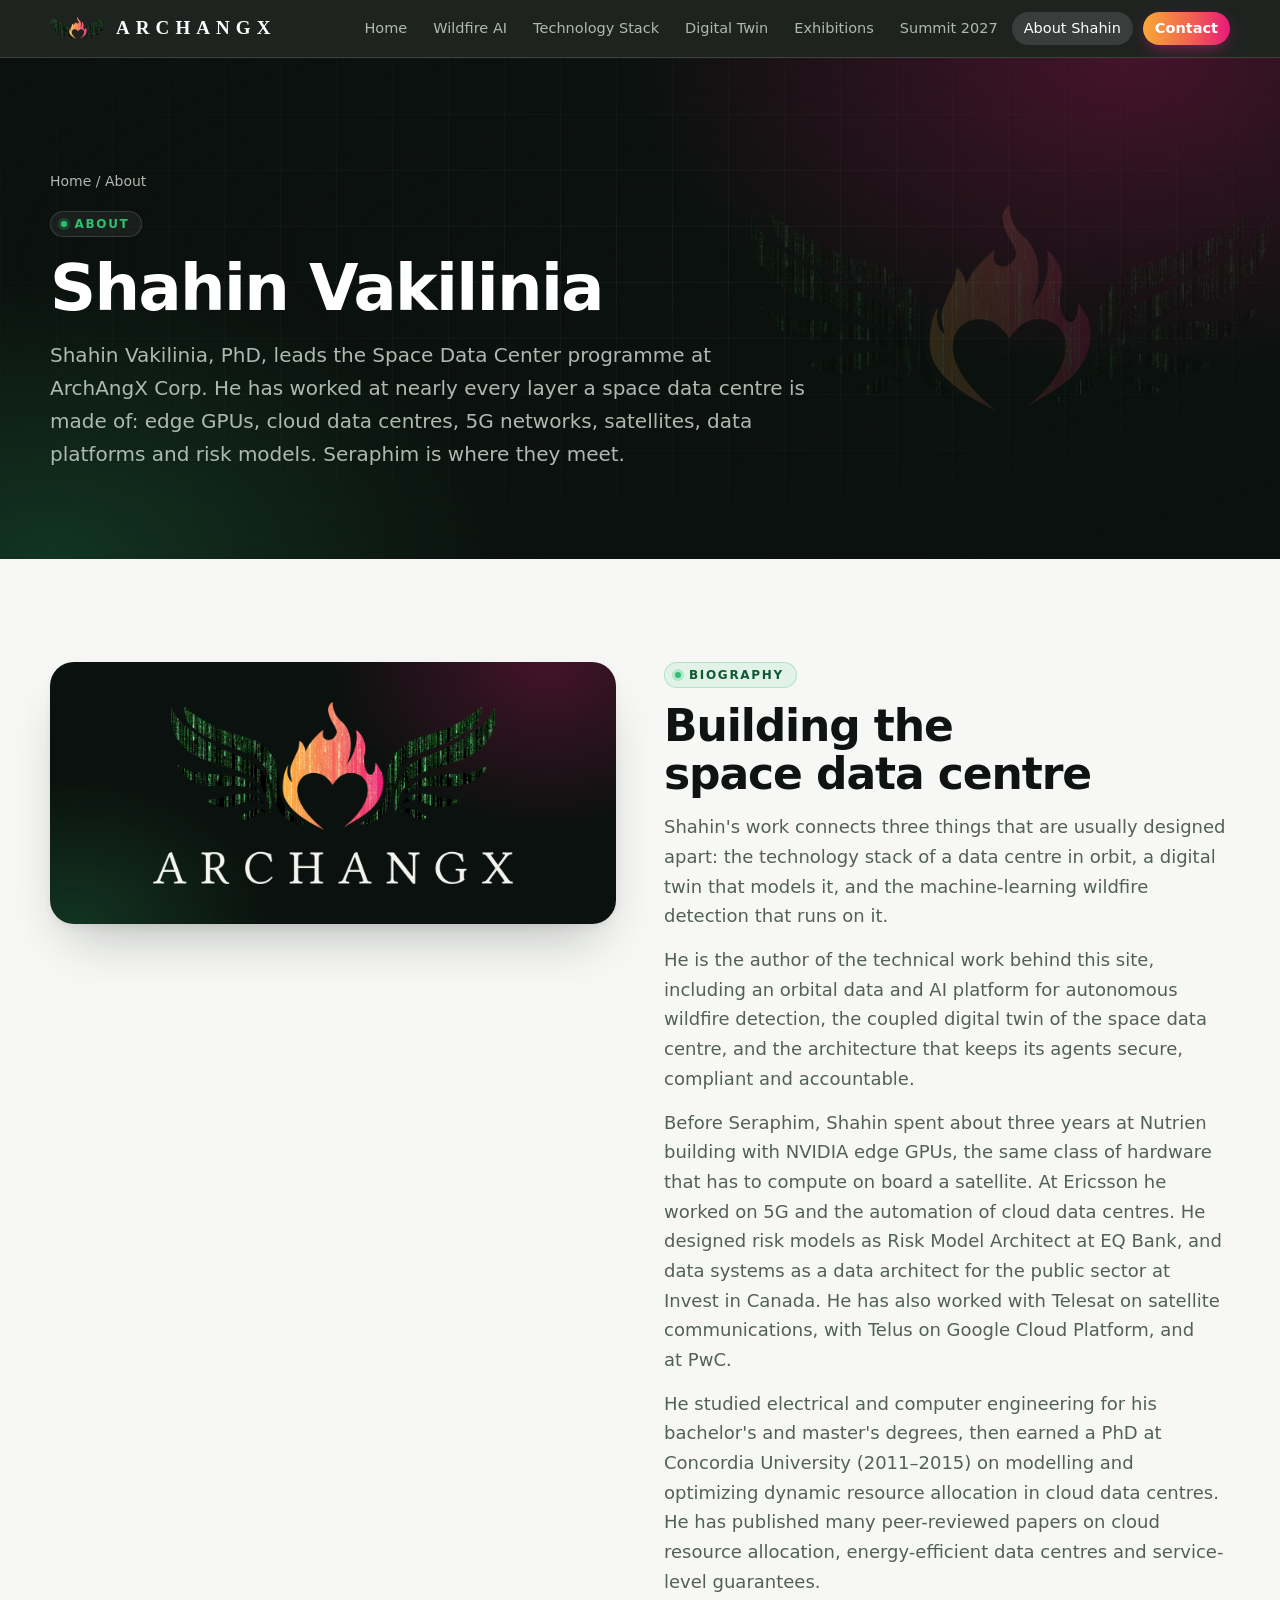
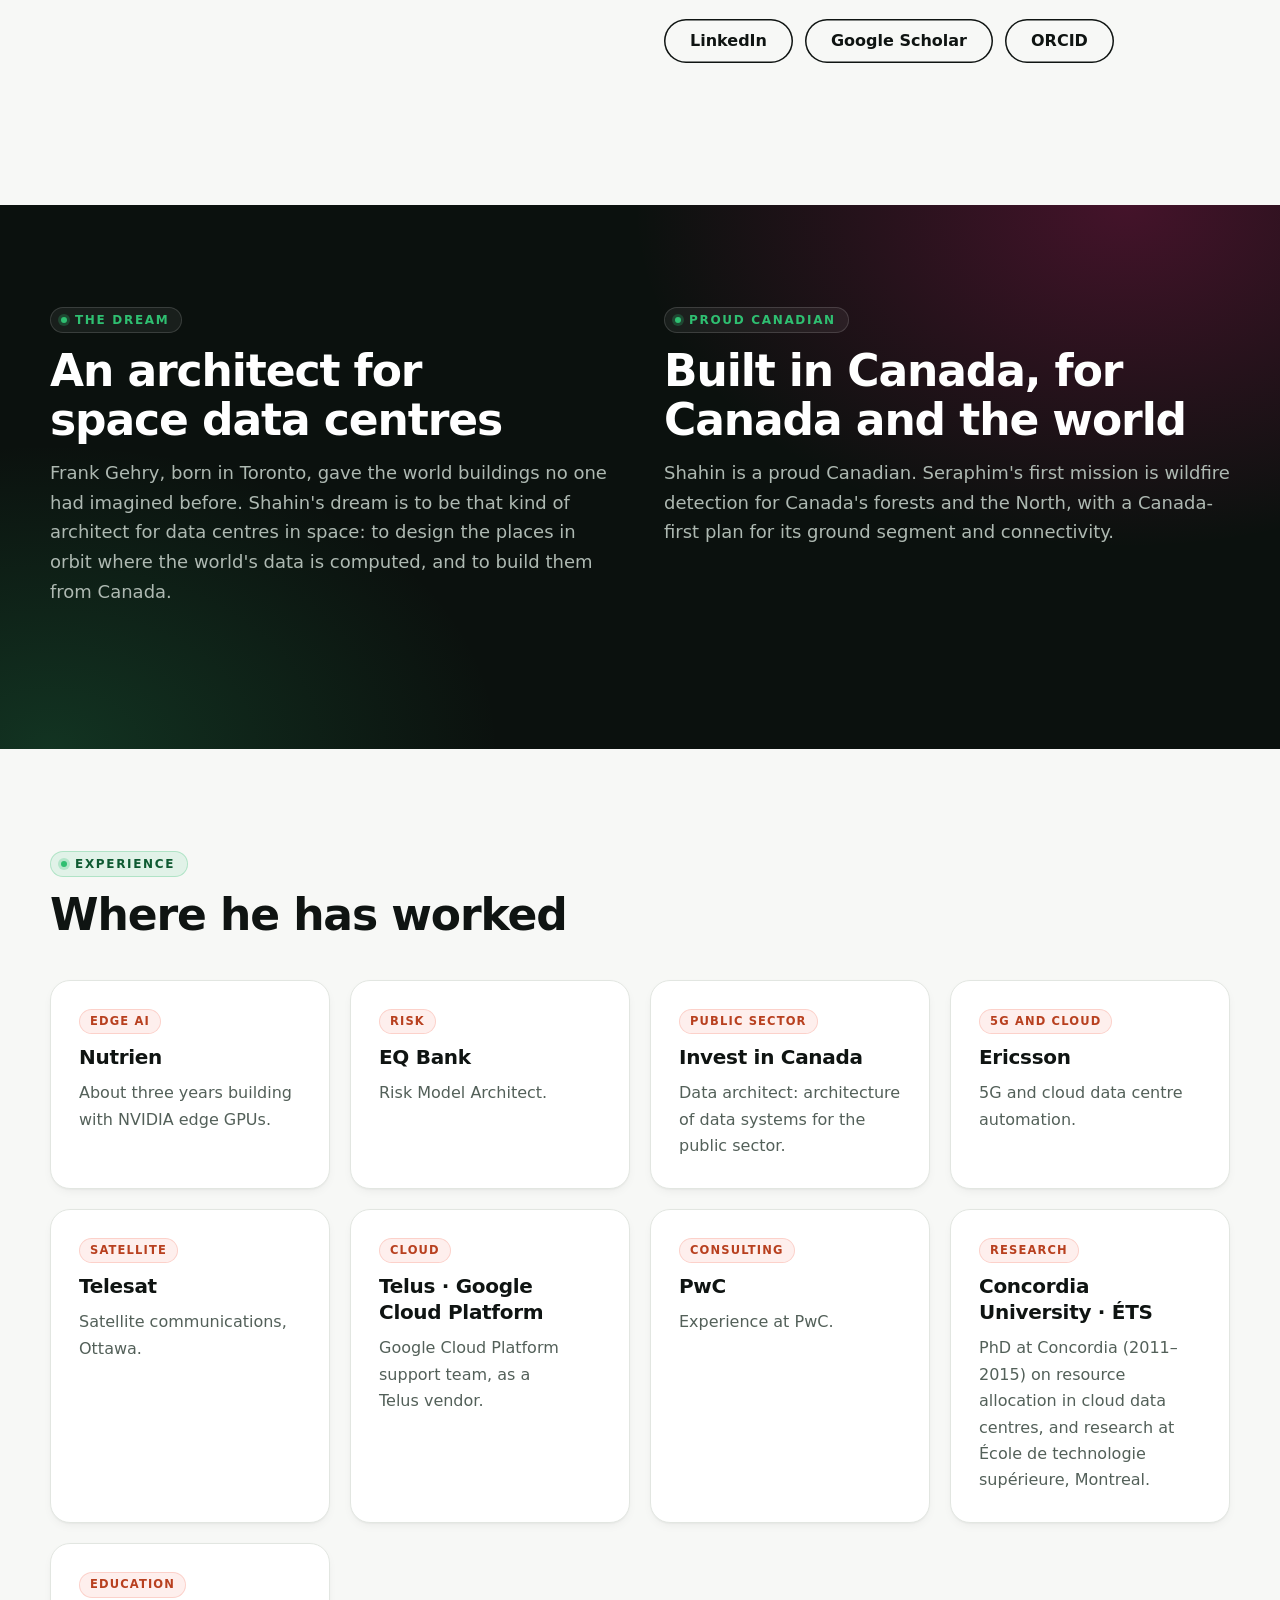
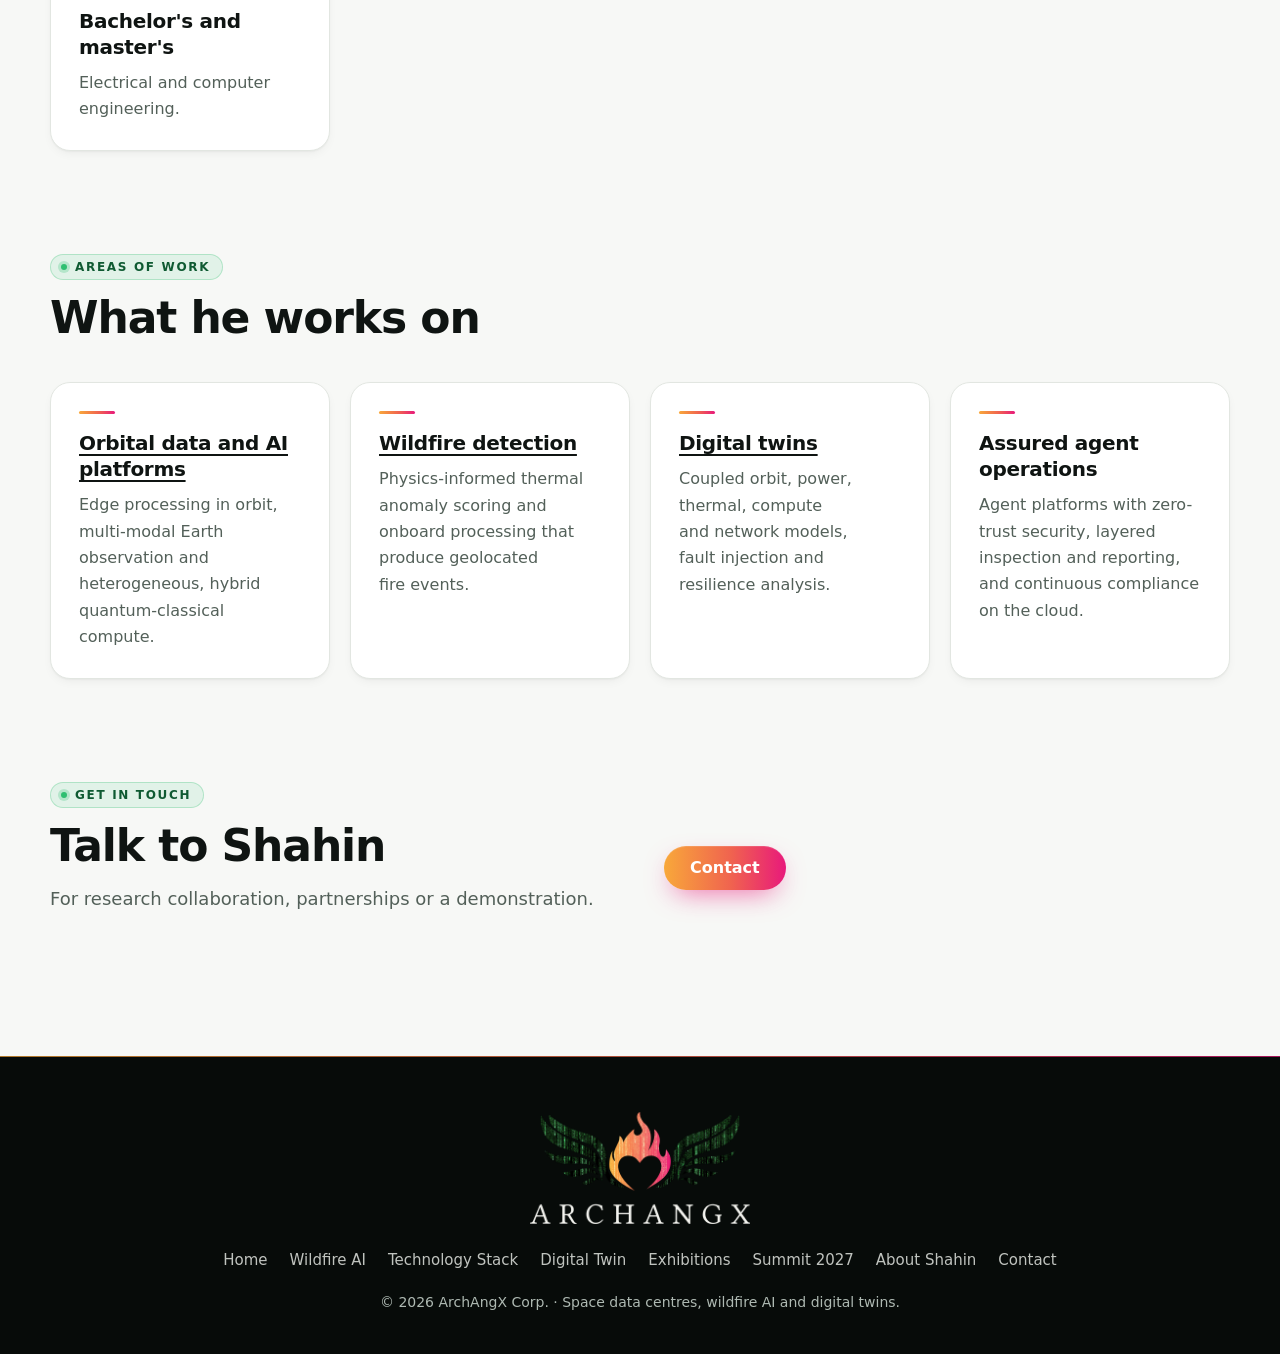
==== commit b7a3b58b: "About Shahin: full biography (Nutrien NVIDIA edge GPUs, EQ Bank, public sector, Ericsson 5G, PwC, de" ====
--- a/site/about.html
+++ b/site/about.html
@@ -4,14 +4,29 @@
 <meta charset="utf-8">
 <meta name="viewport" content="width=device-width, initial-scale=1">
 <title>Shahin Vakilinia — ArchangX</title>
-<meta name="description" content="Shahin Vakilinia, PhD, leads the Space Data Center programme at ArchAngX Corp., after a career across telecommunications, satellite, cloud, data and AI: Ericsson, Telus, Telesat, Google Cloud Platform, Invest in Canada and Nutrien.">
+<meta name="description" content="Shahin Vakilinia, PhD, architect of the Seraphim space data centre at ArchAngX Corp.: NVIDIA edge GPUs at Nutrien, risk models at EQ Bank, public-sector data architecture, 5G and cloud data centre automation at Ericsson, and a PhD in cloud data centres.">
 <link rel="icon" href="assets/favicon.ico" sizes="any">
 <link rel="apple-touch-icon" href="assets/apple-touch-icon.png">
 <meta property="og:title" content="Shahin Vakilinia — ArchangX">
-<meta property="og:description" content="Shahin Vakilinia, PhD, leads the Space Data Center programme at ArchAngX Corp., after a career across telecommunications, satellite, cloud, data and AI: Ericsson, Telus, Telesat, Google Cloud Platform, Invest in Canada and Nutrien.">
+<meta property="og:description" content="Shahin Vakilinia, PhD, architect of the Seraphim space data centre at ArchAngX Corp.: NVIDIA edge GPUs at Nutrien, risk models at EQ Bank, public-sector data architecture, 5G and cloud data centre automation at Ericsson, and a PhD in cloud data centres.">
 <meta property="og:image" content="https://www.archangx.com/assets/logo.png">
 <link rel="canonical" href="https://www.archangx.com/about.html">
 <link rel="stylesheet" href="assets/style.css">
+<script type="application/ld+json">
+{
+  "@context": "https://schema.org",
+  "@type": "Person",
+  "name": "Shahin Vakilinia",
+  "honorificSuffix": "PhD",
+  "jobTitle": "Space Data Center Architect",
+  "worksFor": { "@type": "Organization", "name": "ArchAngX Corp.", "url": "https://www.archangx.com/" },
+  "alumniOf": { "@type": "CollegeOrUniversity", "name": "Concordia University" },
+  "nationality": { "@type": "Country", "name": "Canada" },
+  "url": "https://www.archangx.com/about.html",
+  "sameAs": ["https://www.linkedin.com/in/vakilinia", "https://orcid.org/0000-0002-6281-9543"],
+  "knowsAbout": ["Space data centres", "Cloud data centres", "NVIDIA edge GPUs", "5G", "Data architecture", "Risk modelling", "Wildfire detection", "Digital twins"]
+}
+</script>
 </head>
 <body>
 <header class="site">
@@ -25,7 +40,7 @@
   <div class="crumbs"><a href="index.html">Home</a> / About</div>
   <span class="eyebrow">About</span>
   <h1>Shahin Vakilinia</h1>
-  <p>Shahin Vakilinia, PhD, leads the Space Data Center programme at ArchAngX Corp., working with the Space Data Center team on orbital data platforms for wildfire intelligence.</p>
+  <p>Shahin Vakilinia, PhD, leads the Space Data Center programme at ArchAngX Corp. He has worked at nearly every layer a space data centre is made of: edge GPUs, cloud data centres, 5G networks, satellites, data platforms and risk models. Seraphim is where they meet.</p>
 </div>
 <section class="block">
   <div class="wrap two">
@@ -35,24 +50,33 @@
       <h2>Building the space data centre</h2>
       <p>Shahin's work connects three things that are usually designed apart: the technology stack of a data centre in orbit, a digital twin that models it, and the machine-learning wildfire detection that runs on it.</p>
       <p>He is the author of the technical work behind this site, including an orbital data and AI platform for autonomous wildfire detection, the coupled digital twin of the space data centre, and the architecture that keeps its agents secure, compliant and accountable.</p>
-      <p>He holds a PhD from Concordia University (2011–2015). His doctoral research was on modelling and optimizing dynamic resource allocation in cloud data centres, the foundation of the orbital data centre work.</p>
-      <p>His career spans telecommunications, satellite, cloud, data and AI, with experience at Ericsson, Telus, Telesat, Google Cloud Platform, Invest in Canada and Nutrien, and in risk management.</p>
-      <div class="actions"><a class="btn ghost" href="https://www.linkedin.com/in/vakilinia">LinkedIn profile</a></div>
+      <p>Before Seraphim, Shahin spent about three years at Nutrien building with NVIDIA edge GPUs, the same class of hardware that has to compute on board a satellite. At Ericsson he worked on 5G and the automation of cloud data centres. He designed risk models as Risk Model Architect at EQ Bank, and data systems as a data architect for the public sector at Invest in Canada. He has also worked with Telesat on satellite communications, with Telus on Google Cloud Platform, and at PwC.</p>
+      <p>He studied electrical and computer engineering for his bachelor's and master's degrees, then earned a PhD at Concordia University (2011–2015) on modelling and optimizing dynamic resource allocation in cloud data centres. He has published many peer-reviewed papers on cloud resource allocation, energy-efficient data centres and service-level guarantees.</p>
+      <div class="actions"><a class="btn ghost" href="https://www.linkedin.com/in/vakilinia">LinkedIn</a><a class="btn ghost" href="https://scholar.google.com/scholar?q=%22Shahin+Vakilinia%22">Google Scholar</a><a class="btn ghost" href="https://orcid.org/0000-0002-6281-9543">ORCID</a></div>
     </div>
+  </div>
+</section>
+<section class="block night">
+  <div class="wrap two">
+    <div class="head"><span class="eyebrow">The dream</span><h2>An architect for space data centres</h2>
+      <p>Frank Gehry, born in Toronto, gave the world buildings no one had imagined before. Shahin's dream is to be that kind of architect for data centres in space: to design the places in orbit where the world's data is computed, and to build them from Canada.</p></div>
+    <div class="head"><span class="eyebrow">Proud Canadian</span><h2>Built in Canada, for Canada and the world</h2>
+      <p>Shahin is a proud Canadian. Seraphim's first mission is wildfire detection for Canada's forests and the North, with a Canada-first plan for its ground segment and connectivity.</p></div>
   </div>
 </section>
 <section class="block">
   <div class="wrap">
     <div class="head"><span class="eyebrow">Experience</span><h2>Where he has worked</h2></div>
     <div class="cards">
-      <div class="card"><h3>Nutrien</h3><p>NVIDIA technologies.</p></div>
-      <div class="card"><h3>Invest in Canada</h3><p>Architect of Data Systems.</p></div>
-      <div class="card"><h3>Telesat</h3><p>Satellite communications, Ottawa.</p></div>
-      <div class="card"><h3>Ericsson</h3><p>Telecommunications.</p></div>
-      <div class="card"><h3>Telus · Google Cloud Platform</h3><p>Google Cloud Platform support team, as a Telus vendor.</p></div>
-      <div class="card"><h3>École de technologie supérieure</h3><p>Montreal.</p></div>
-      <div class="card"><h3>Risk management</h3><p>Risk management experience.</p></div>
-      <div class="card"><h3>Concordia University</h3><p>PhD, 2011–2015. Thesis: modelling and optimizing dynamic resource allocation in cloud data centres.</p></div>
+      <div class="card"><span class="tag">Edge AI</span><h3>Nutrien</h3><p>About three years building with NVIDIA edge GPUs.</p></div>
+      <div class="card"><span class="tag">Risk</span><h3>EQ Bank</h3><p>Risk Model Architect.</p></div>
+      <div class="card"><span class="tag">Public sector</span><h3>Invest in Canada</h3><p>Data architect: architecture of data systems for the public sector.</p></div>
+      <div class="card"><span class="tag">5G and cloud</span><h3>Ericsson</h3><p>5G and cloud data centre automation.</p></div>
+      <div class="card"><span class="tag">Satellite</span><h3>Telesat</h3><p>Satellite communications, Ottawa.</p></div>
+      <div class="card"><span class="tag">Cloud</span><h3>Telus · Google Cloud Platform</h3><p>Google Cloud Platform support team, as a Telus vendor.</p></div>
+      <div class="card"><span class="tag">Consulting</span><h3>PwC</h3><p>Experience at PwC.</p></div>
+      <div class="card"><span class="tag">Research</span><h3>Concordia University · ÉTS</h3><p>PhD at Concordia (2011–2015) on resource allocation in cloud data centres, and research at École de technologie supérieure, Montreal.</p></div>
+      <div class="card"><span class="tag">Education</span><h3>Bachelor's and master's</h3><p>Electrical and computer engineering.</p></div>
     </div>
   </div>
 </section>
@@ -60,9 +84,9 @@
   <div class="wrap">
     <div class="head"><span class="eyebrow">Areas of work</span><h2>What he works on</h2></div>
     <div class="cards">
-      <div class="card"><h3>Orbital data and AI platforms</h3><p>Edge processing in orbit, multi-modal Earth observation and heterogeneous, hybrid quantum-classical compute.</p></div>
-      <div class="card"><h3>Wildfire detection</h3><p>Physics-informed thermal anomaly scoring and onboard processing that produce geolocated fire events.</p></div>
-      <div class="card"><h3>Digital twins</h3><p>Coupled orbit, power, thermal, compute and network models, fault injection and resilience analysis.</p></div>
+      <div class="card"><h3><a href="technology-stack.html">Orbital data and AI platforms</a></h3><p>Edge processing in orbit, multi-modal Earth observation and heterogeneous, hybrid quantum-classical compute.</p></div>
+      <div class="card"><h3><a href="wildfire.html">Wildfire detection</a></h3><p>Physics-informed thermal anomaly scoring and onboard processing that produce geolocated fire events.</p></div>
+      <div class="card"><h3><a href="digital-twin.html">Digital twins</a></h3><p>Coupled orbit, power, thermal, compute and network models, fault injection and resilience analysis.</p></div>
       <div class="card"><h3>Assured agent operations</h3><p>Agent platforms with zero-trust security, layered inspection and reporting, and continuous compliance on the cloud.</p></div>
     </div>
   </div>
--- a/site/assets/style.css
+++ b/site/assets/style.css
@@ -118,6 +118,8 @@
 .card::before { content: ""; height: 3px; width: 36px; border-radius: 3px; background: var(--flame); margin-bottom: 6px; }
 .card:has(> .tag)::before { display: none; }
 .card p { color: var(--muted); font-size: 16px; }
+.card h3 a { color: inherit; }
+.card h3 a:hover { color: var(--wing); }
 a.card { text-decoration: none; color: var(--ink); transition: transform .3s var(--ease), box-shadow .3s var(--ease); }
 a.card::after { content: ""; position: absolute; inset: -1px; border-radius: inherit; padding: 1px; pointer-events: none;
                 background: var(--flame); opacity: 0; transition: opacity .3s var(--ease);
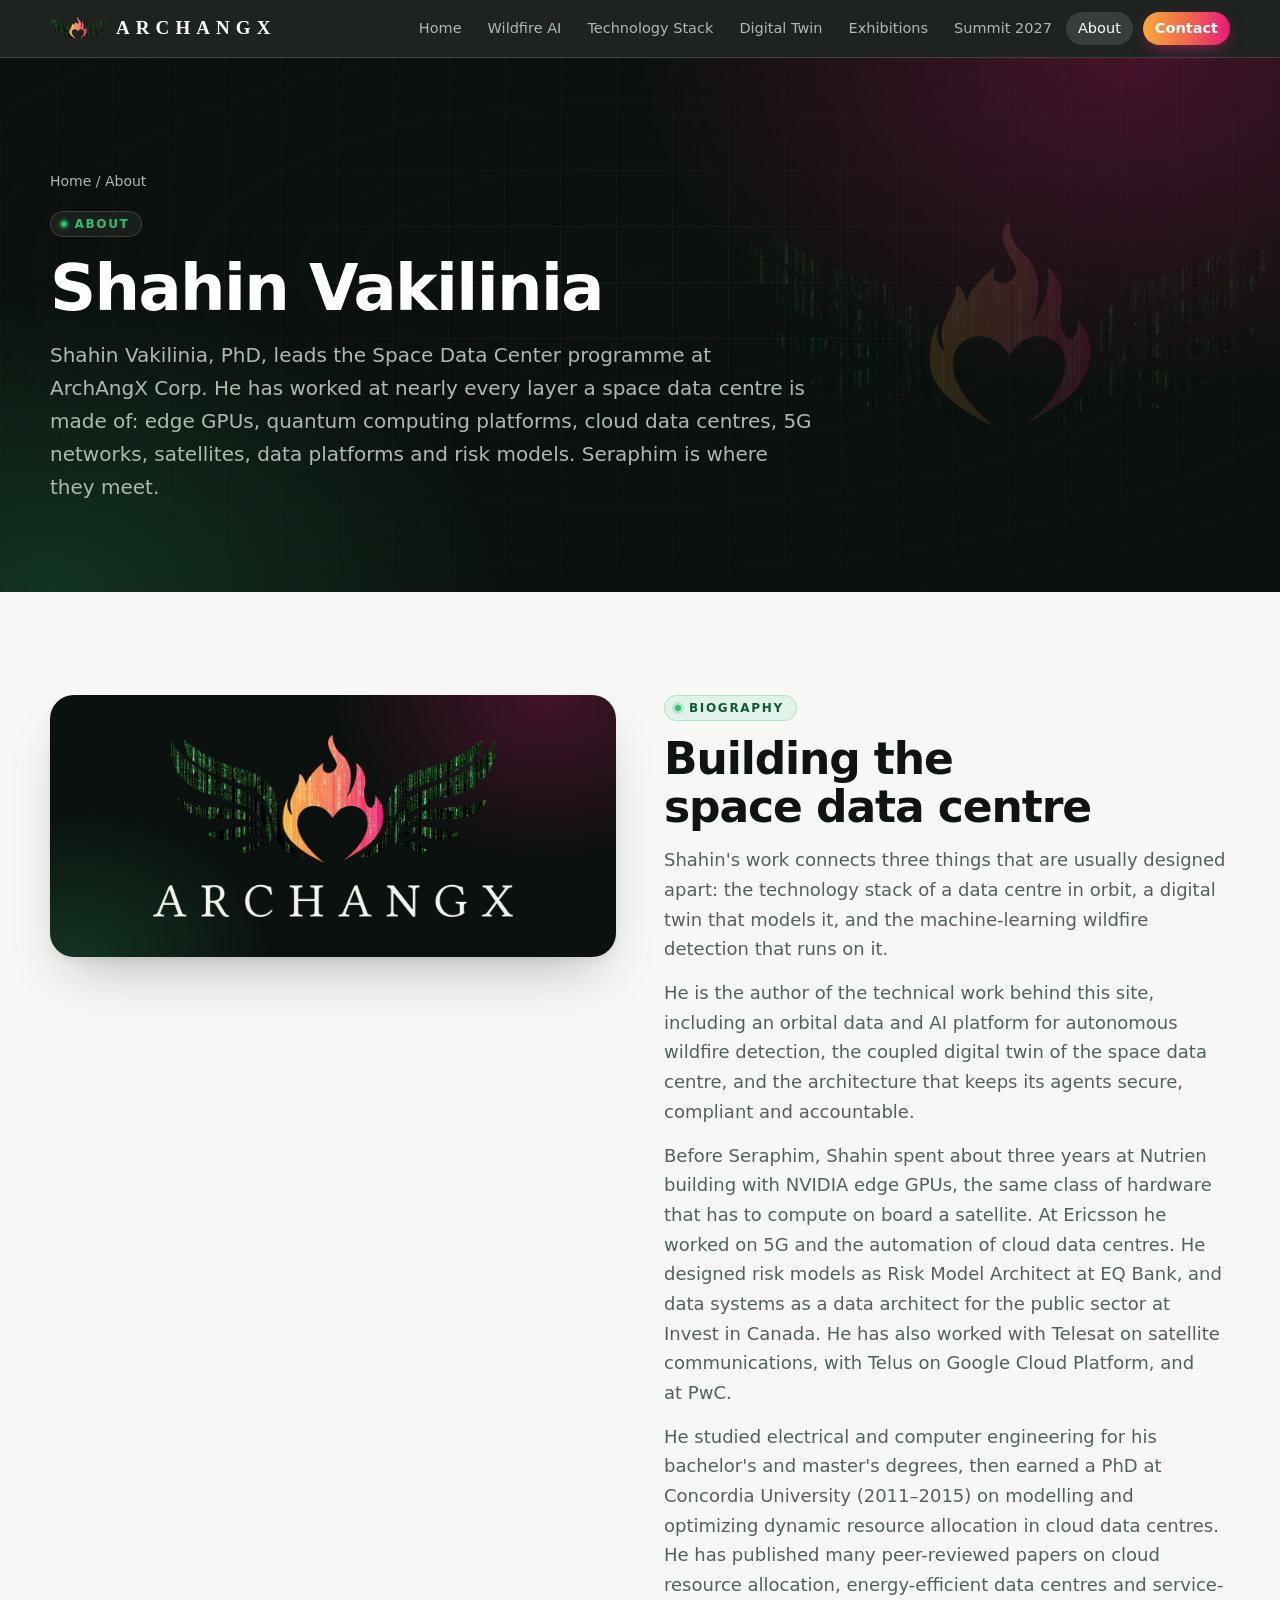
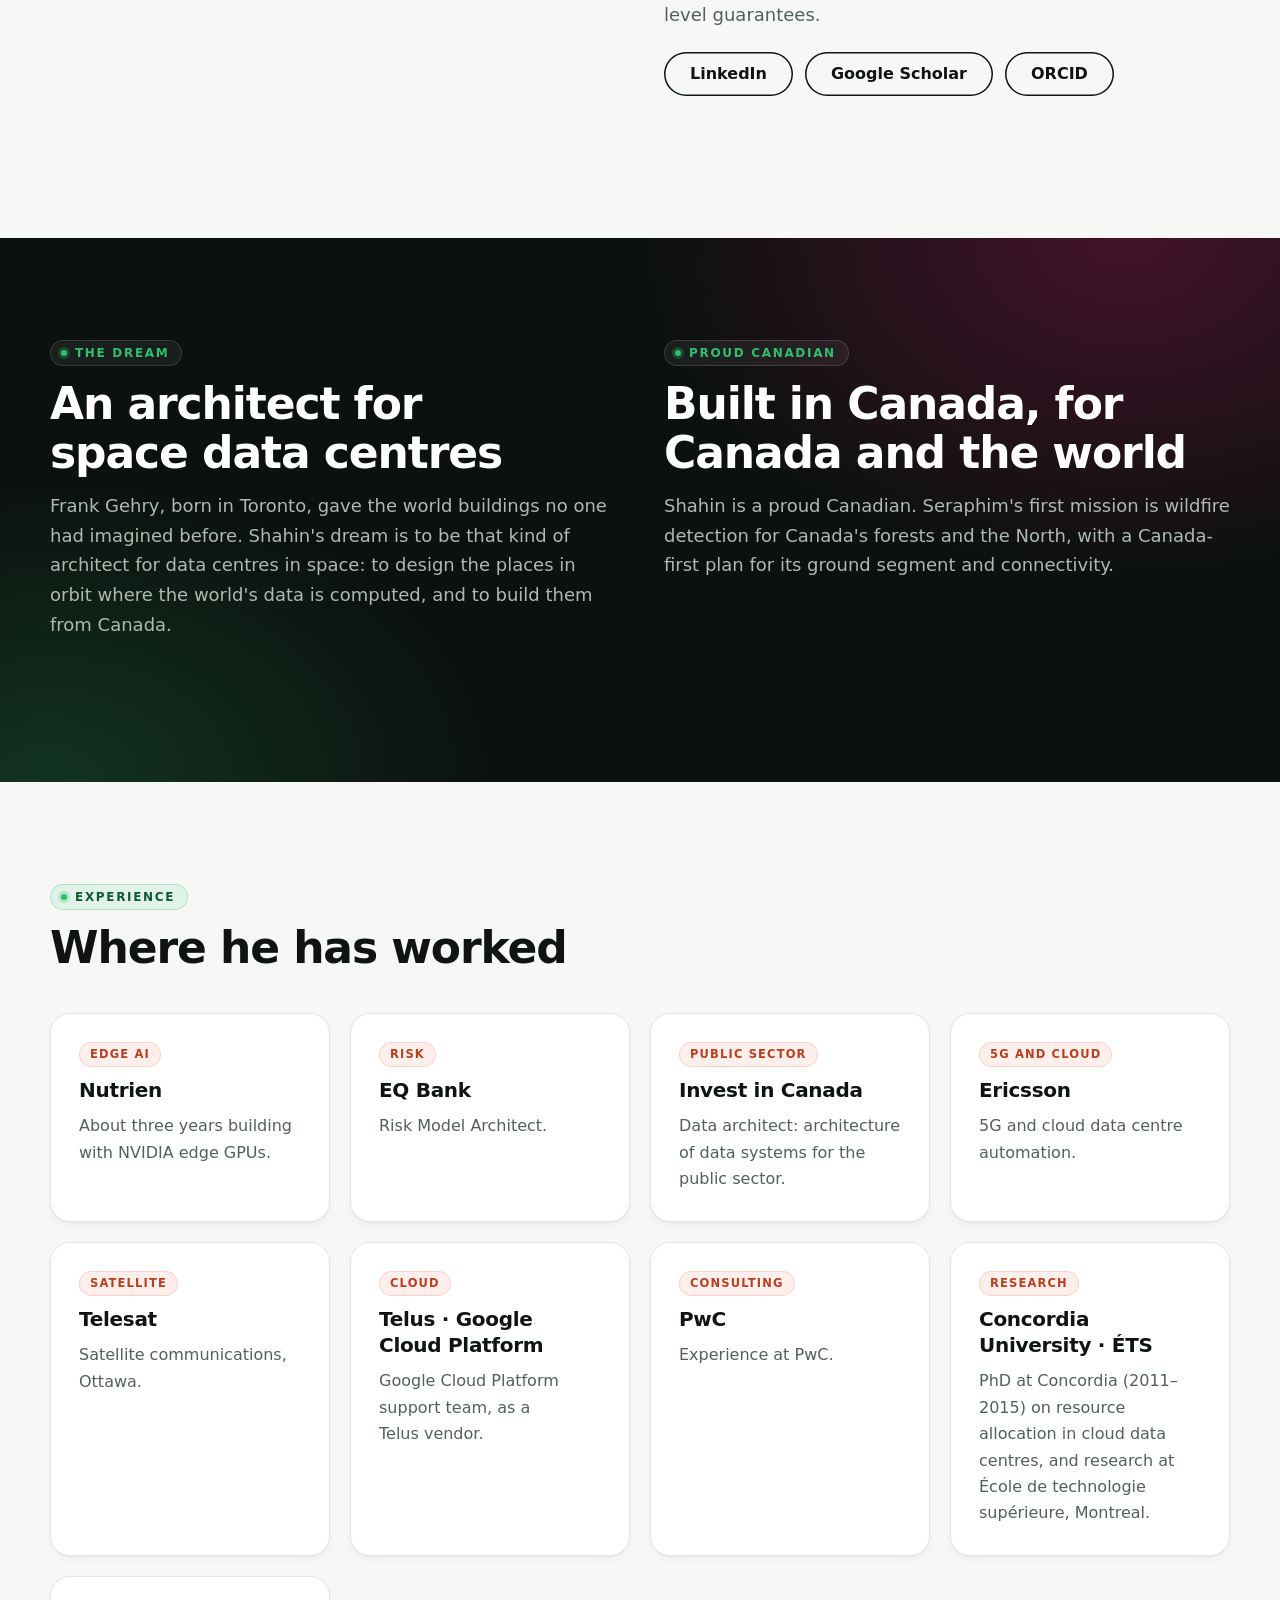
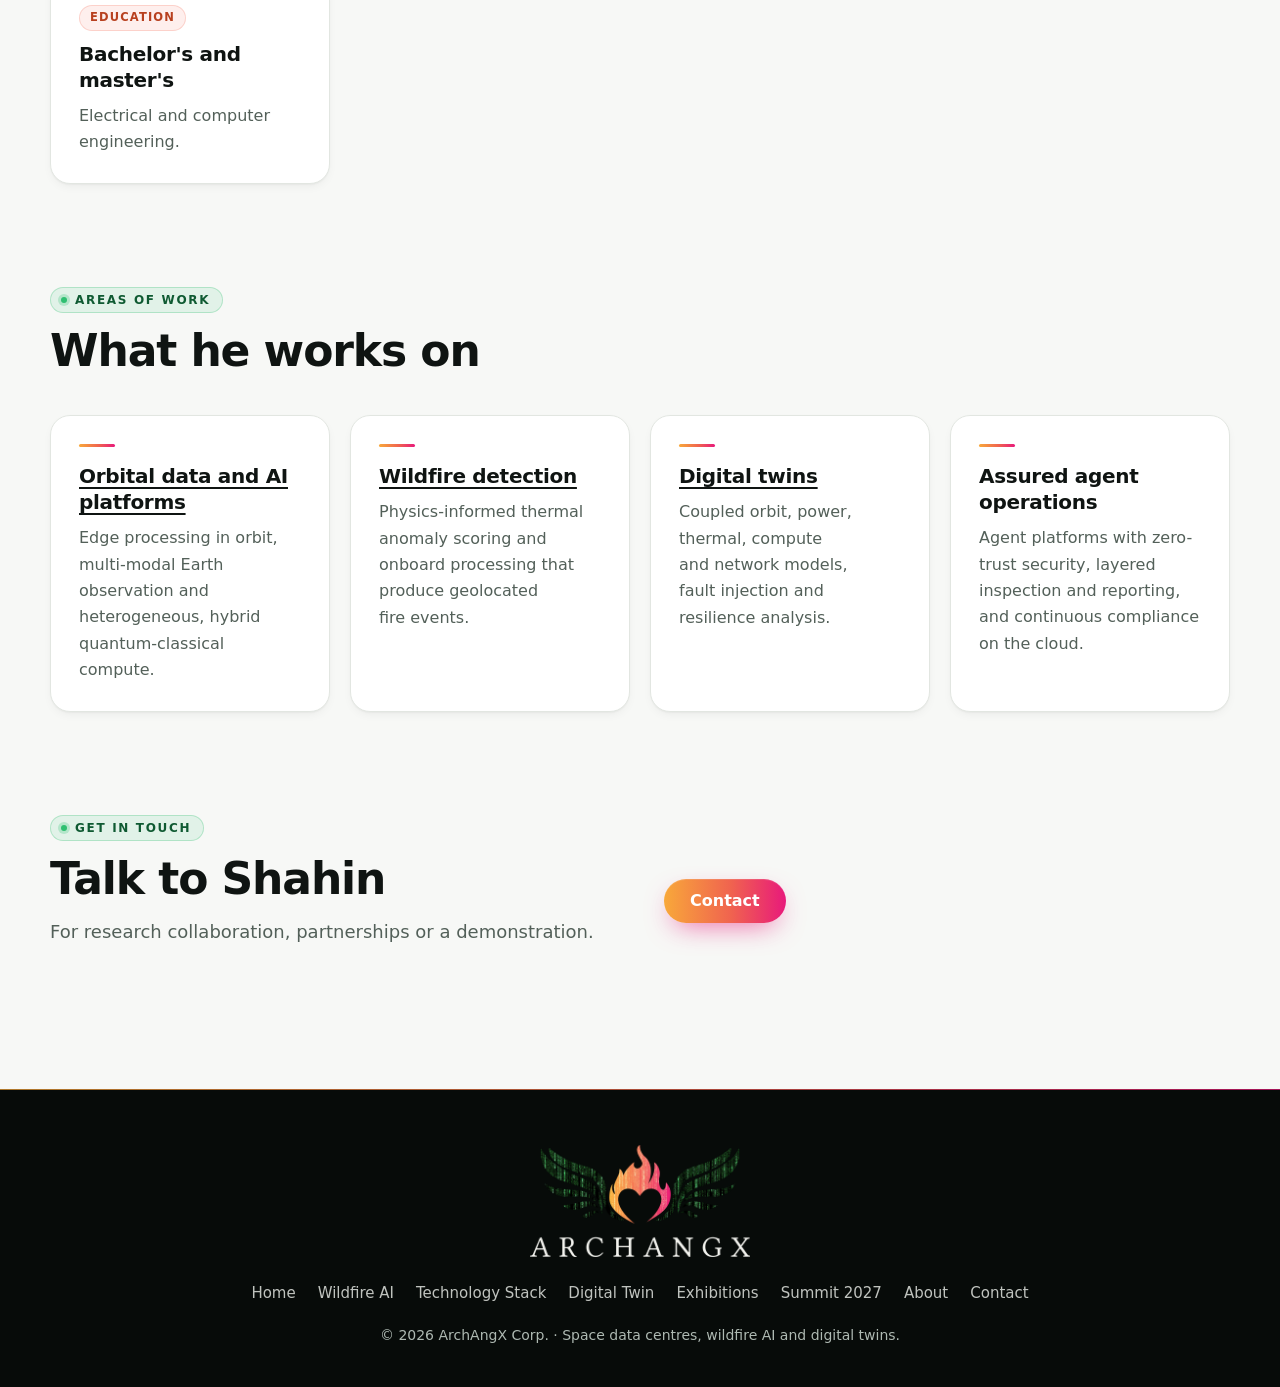
==== commit 3c7ecac2: "Nav: rename "About Shahin" to "About"; About: add quantum computing platforms Co-Authored-By: Claude" ====
--- a/site/about.html
+++ b/site/about.html
@@ -4,11 +4,11 @@
 <meta charset="utf-8">
 <meta name="viewport" content="width=device-width, initial-scale=1">
 <title>Shahin Vakilinia — ArchangX</title>
-<meta name="description" content="Shahin Vakilinia, PhD, architect of the Seraphim space data centre at ArchAngX Corp.: NVIDIA edge GPUs at Nutrien, risk models at EQ Bank, public-sector data architecture, 5G and cloud data centre automation at Ericsson, and a PhD in cloud data centres.">
+<meta name="description" content="Shahin Vakilinia, PhD, architect of the Seraphim space data centre at ArchAngX Corp.: NVIDIA edge GPUs at Nutrien, risk models at EQ Bank, public-sector data architecture, 5G and cloud data centre automation at Ericsson, quantum computing platforms, and a PhD in cloud data centres.">
 <link rel="icon" href="assets/favicon.ico" sizes="any">
 <link rel="apple-touch-icon" href="assets/apple-touch-icon.png">
 <meta property="og:title" content="Shahin Vakilinia — ArchangX">
-<meta property="og:description" content="Shahin Vakilinia, PhD, architect of the Seraphim space data centre at ArchAngX Corp.: NVIDIA edge GPUs at Nutrien, risk models at EQ Bank, public-sector data architecture, 5G and cloud data centre automation at Ericsson, and a PhD in cloud data centres.">
+<meta property="og:description" content="Shahin Vakilinia, PhD, architect of the Seraphim space data centre at ArchAngX Corp.: NVIDIA edge GPUs at Nutrien, risk models at EQ Bank, public-sector data architecture, 5G and cloud data centre automation at Ericsson, quantum computing platforms, and a PhD in cloud data centres.">
 <meta property="og:image" content="https://www.archangx.com/assets/logo.png">
 <link rel="canonical" href="https://www.archangx.com/about.html">
 <link rel="stylesheet" href="assets/style.css">
@@ -24,7 +24,7 @@
   "nationality": { "@type": "Country", "name": "Canada" },
   "url": "https://www.archangx.com/about.html",
   "sameAs": ["https://www.linkedin.com/in/vakilinia", "https://orcid.org/0000-0002-6281-9543"],
-  "knowsAbout": ["Space data centres", "Cloud data centres", "NVIDIA edge GPUs", "5G", "Data architecture", "Risk modelling", "Wildfire detection", "Digital twins"]
+  "knowsAbout": ["Space data centres", "Cloud data centres", "NVIDIA edge GPUs", "Quantum computing platforms", "5G", "Data architecture", "Risk modelling", "Wildfire detection", "Digital twins"]
 }
 </script>
 </head>
@@ -32,7 +32,7 @@
 <header class="site">
   <div class="wrap bar">
     <a class="brand" href="index.html" aria-label="ArchangX home"><img src="assets/emblem-96.png" alt="" width="64" height="25">ARCHANGX</a>
-    <nav class="main" aria-label="Pages"><a href="index.html">Home</a><a href="wildfire.html">Wildfire AI</a><a href="technology-stack.html">Technology Stack</a><a href="digital-twin.html">Digital Twin</a><a href="exhibitions.html">Exhibitions</a><a href="summit-2027.html">Summit 2027</a><a href="about.html" aria-current="page">About Shahin</a><a href="contact.html">Contact</a></nav>
+    <nav class="main" aria-label="Pages"><a href="index.html">Home</a><a href="wildfire.html">Wildfire AI</a><a href="technology-stack.html">Technology Stack</a><a href="digital-twin.html">Digital Twin</a><a href="exhibitions.html">Exhibitions</a><a href="summit-2027.html">Summit 2027</a><a href="about.html" aria-current="page">About</a><a href="contact.html">Contact</a></nav>
   </div>
 </header>
 <main>
@@ -40,7 +40,7 @@
   <div class="crumbs"><a href="index.html">Home</a> / About</div>
   <span class="eyebrow">About</span>
   <h1>Shahin Vakilinia</h1>
-  <p>Shahin Vakilinia, PhD, leads the Space Data Center programme at ArchAngX Corp. He has worked at nearly every layer a space data centre is made of: edge GPUs, cloud data centres, 5G networks, satellites, data platforms and risk models. Seraphim is where they meet.</p>
+  <p>Shahin Vakilinia, PhD, leads the Space Data Center programme at ArchAngX Corp. He has worked at nearly every layer a space data centre is made of: edge GPUs, quantum computing platforms, cloud data centres, 5G networks, satellites, data platforms and risk models. Seraphim is where they meet.</p>
 </div>
 <section class="block">
   <div class="wrap two">
@@ -102,7 +102,7 @@
 <footer class="site">
   <div class="wrap">
     <img src="assets/logo-dark.png" alt="ArchangX" width="280" height="142">
-    <nav aria-label="Footer"><a href="index.html">Home</a><a href="wildfire.html">Wildfire AI</a><a href="technology-stack.html">Technology Stack</a><a href="digital-twin.html">Digital Twin</a><a href="exhibitions.html">Exhibitions</a><a href="summit-2027.html">Summit 2027</a><a href="about.html">About Shahin</a><a href="contact.html">Contact</a></nav>
+    <nav aria-label="Footer"><a href="index.html">Home</a><a href="wildfire.html">Wildfire AI</a><a href="technology-stack.html">Technology Stack</a><a href="digital-twin.html">Digital Twin</a><a href="exhibitions.html">Exhibitions</a><a href="summit-2027.html">Summit 2027</a><a href="about.html">About</a><a href="contact.html">Contact</a></nav>
     <p>© <span class="year">2026</span> ArchAngX Corp. · Space data centres, wildfire AI and digital twins.</p>
   </div>
 </footer>
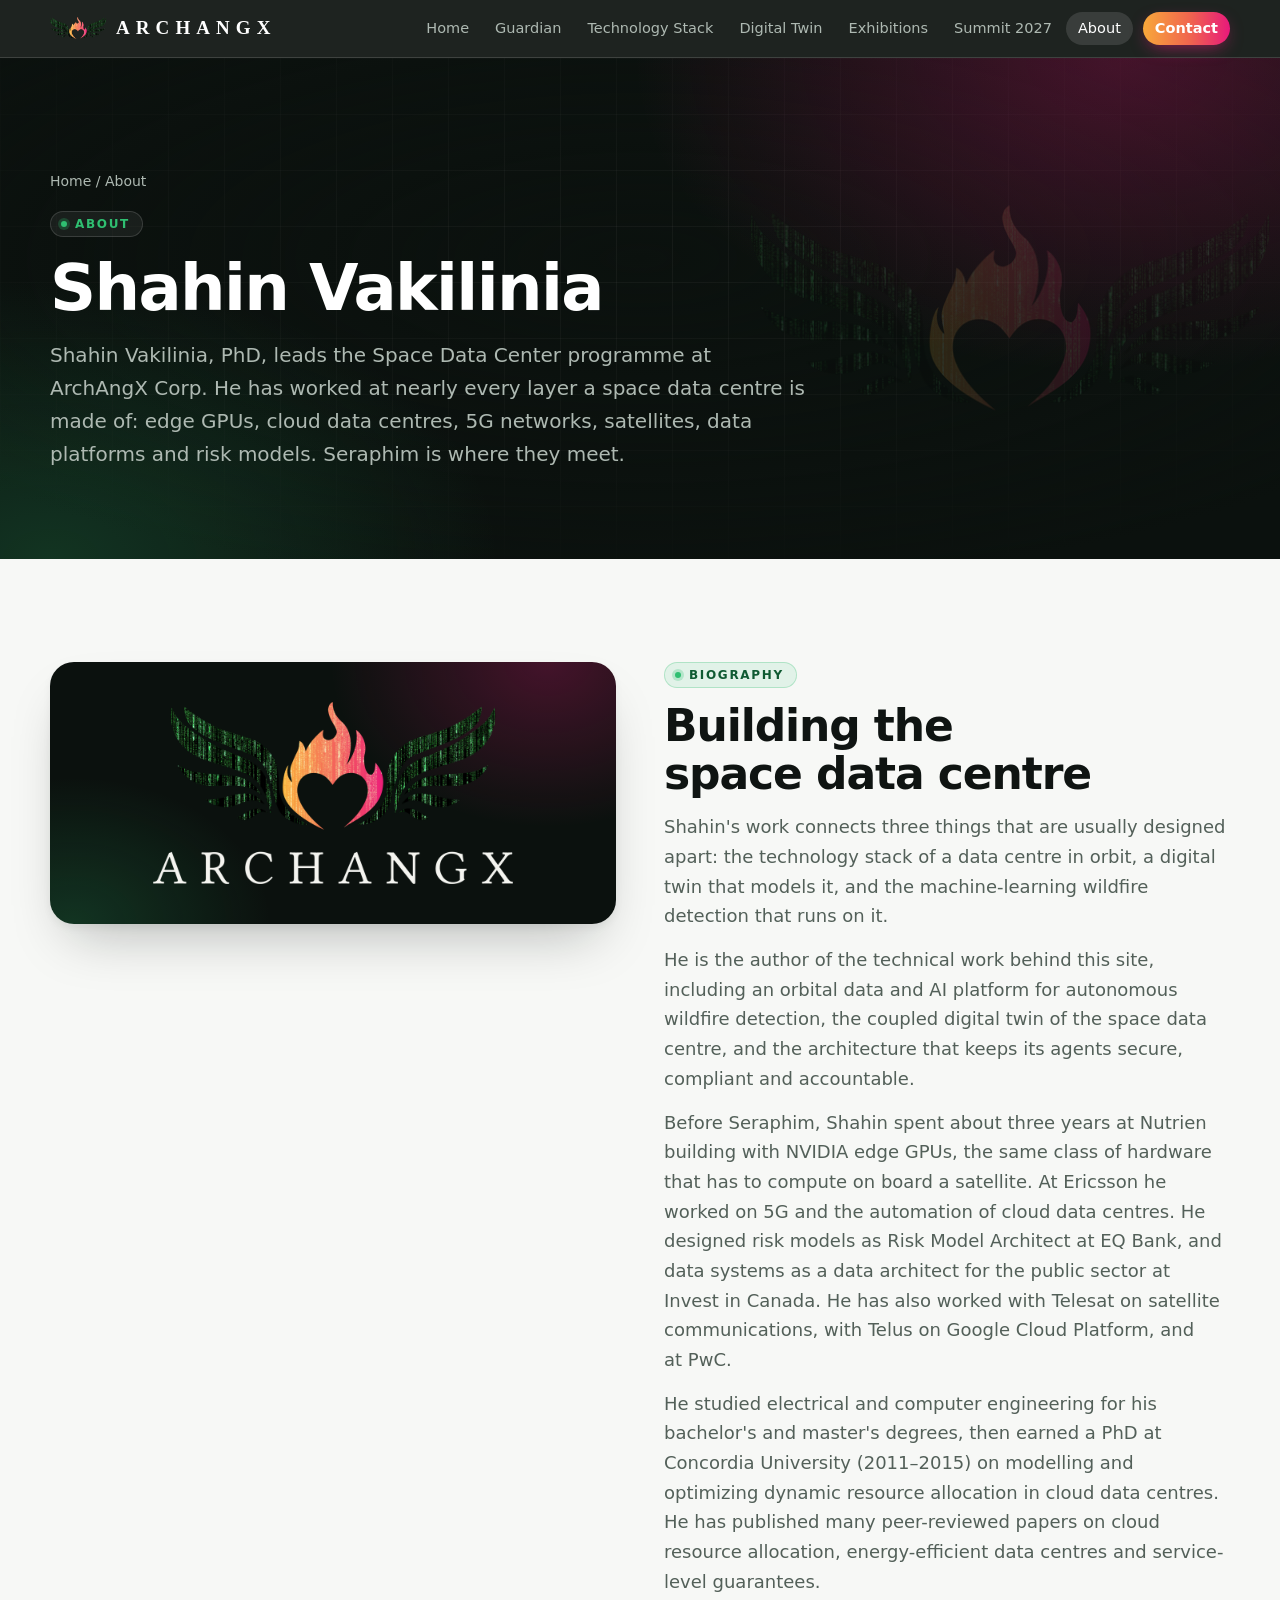
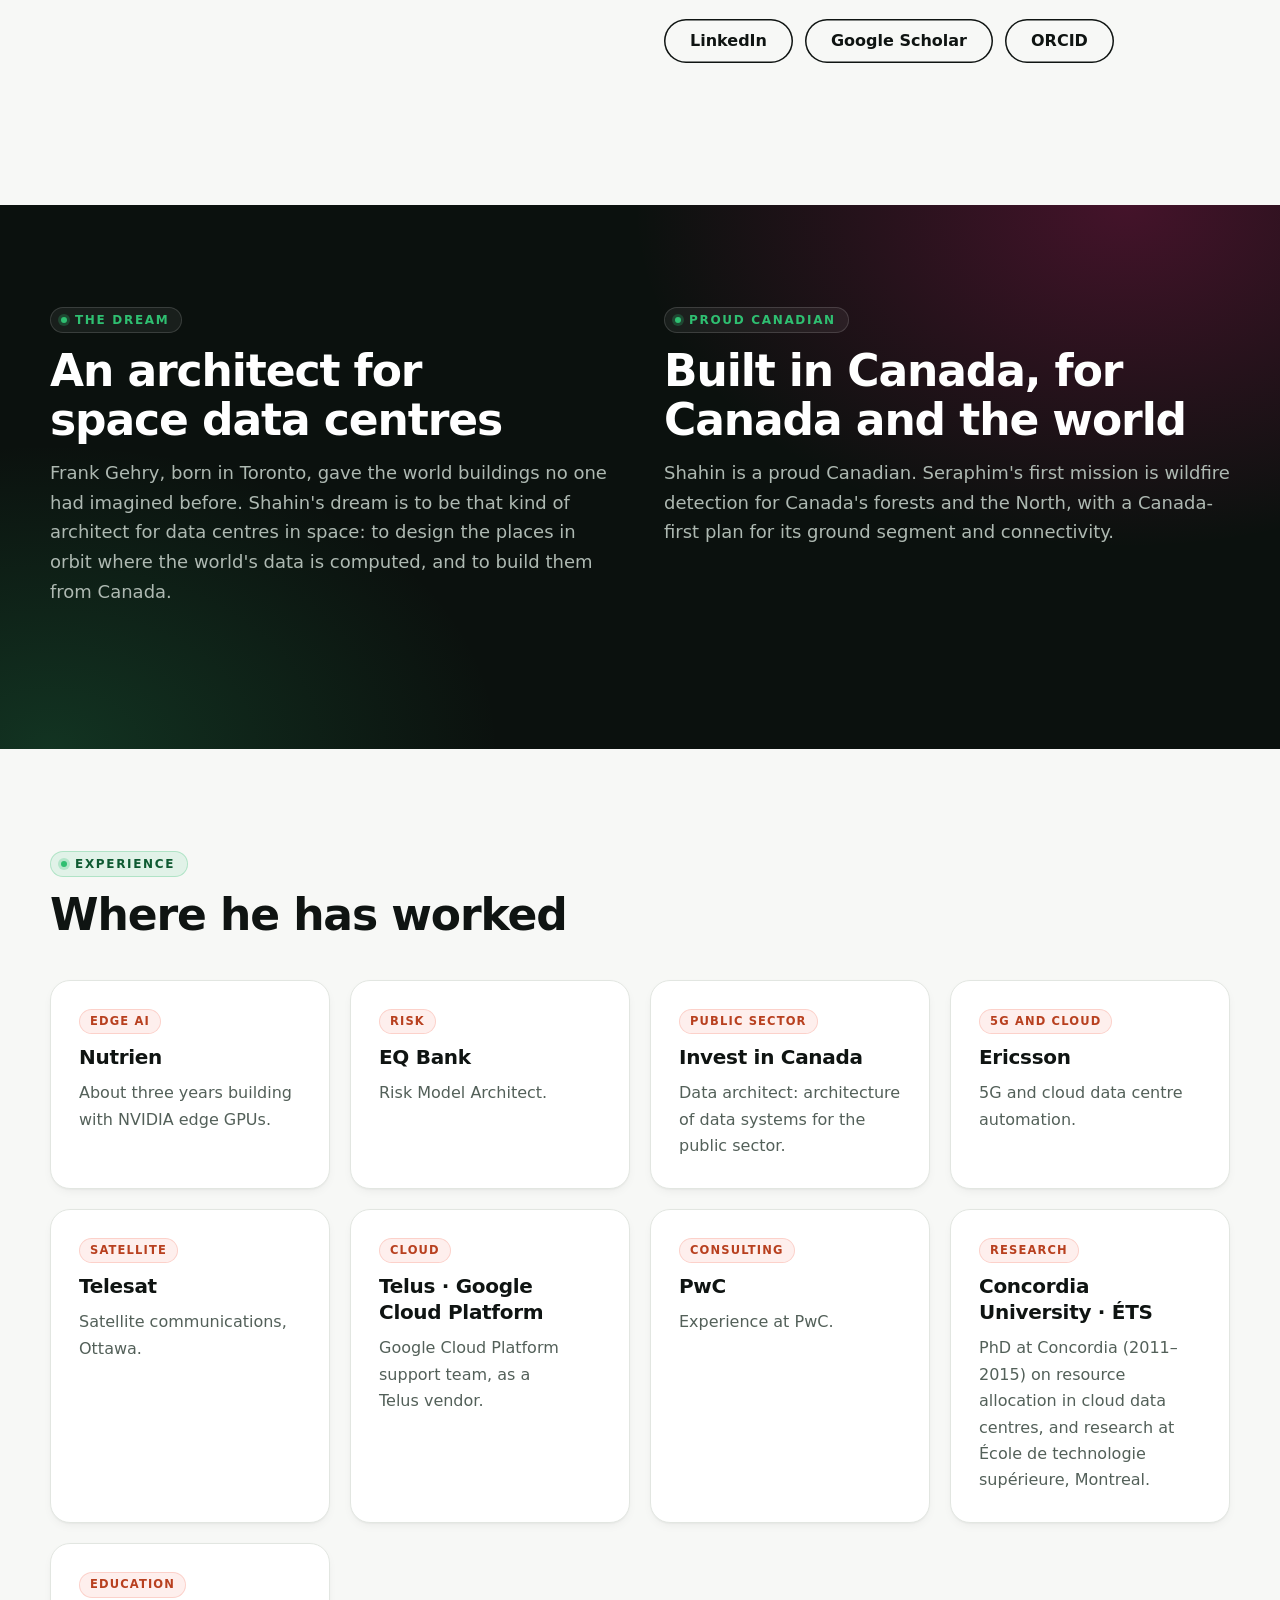
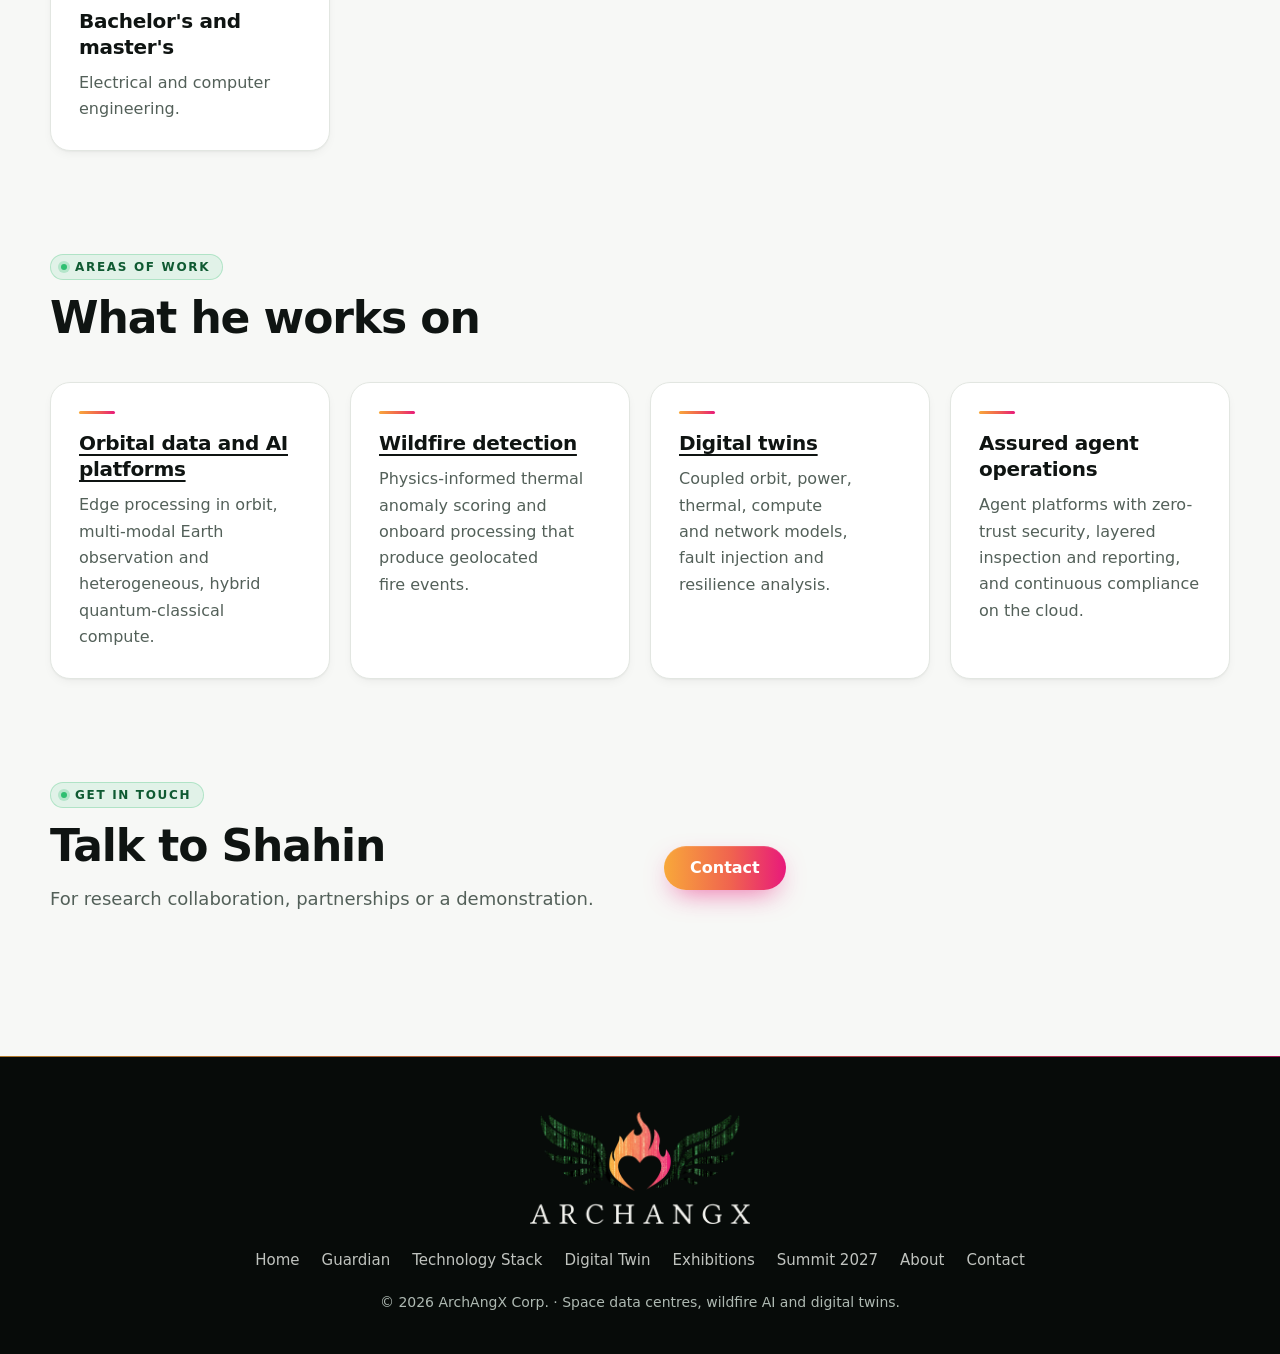
==== commit d3d351ca: "Seraphim Guardian: product family pages (Guardian Uriel, Guardian Aurora), nav rename, design doc - " ====
--- a/site/about.html
+++ b/site/about.html
@@ -4,11 +4,11 @@
 <meta charset="utf-8">
 <meta name="viewport" content="width=device-width, initial-scale=1">
 <title>Shahin Vakilinia — ArchangX</title>
-<meta name="description" content="Shahin Vakilinia, PhD, architect of the Seraphim space data centre at ArchAngX Corp.: NVIDIA edge GPUs at Nutrien, risk models at EQ Bank, public-sector data architecture, 5G and cloud data centre automation at Ericsson, quantum computing platforms, and a PhD in cloud data centres.">
+<meta name="description" content="Shahin Vakilinia, PhD, architect of the Seraphim space data centre at ArchAngX Corp.: NVIDIA edge GPUs at Nutrien, risk models at EQ Bank, public-sector data architecture, 5G and cloud data centre automation at Ericsson, and a PhD in cloud data centres.">
 <link rel="icon" href="assets/favicon.ico" sizes="any">
 <link rel="apple-touch-icon" href="assets/apple-touch-icon.png">
 <meta property="og:title" content="Shahin Vakilinia — ArchangX">
-<meta property="og:description" content="Shahin Vakilinia, PhD, architect of the Seraphim space data centre at ArchAngX Corp.: NVIDIA edge GPUs at Nutrien, risk models at EQ Bank, public-sector data architecture, 5G and cloud data centre automation at Ericsson, quantum computing platforms, and a PhD in cloud data centres.">
+<meta property="og:description" content="Shahin Vakilinia, PhD, architect of the Seraphim space data centre at ArchAngX Corp.: NVIDIA edge GPUs at Nutrien, risk models at EQ Bank, public-sector data architecture, 5G and cloud data centre automation at Ericsson, and a PhD in cloud data centres.">
 <meta property="og:image" content="https://www.archangx.com/assets/logo.png">
 <link rel="canonical" href="https://www.archangx.com/about.html">
 <link rel="stylesheet" href="assets/style.css">
@@ -24,7 +24,7 @@
   "nationality": { "@type": "Country", "name": "Canada" },
   "url": "https://www.archangx.com/about.html",
   "sameAs": ["https://www.linkedin.com/in/vakilinia", "https://orcid.org/0000-0002-6281-9543"],
-  "knowsAbout": ["Space data centres", "Cloud data centres", "NVIDIA edge GPUs", "Quantum computing platforms", "5G", "Data architecture", "Risk modelling", "Wildfire detection", "Digital twins"]
+  "knowsAbout": ["Space data centres", "Cloud data centres", "NVIDIA edge GPUs", "5G", "Data architecture", "Risk modelling", "Wildfire detection", "Digital twins"]
 }
 </script>
 </head>
@@ -32,7 +32,7 @@
 <header class="site">
   <div class="wrap bar">
     <a class="brand" href="index.html" aria-label="ArchangX home"><img src="assets/emblem-96.png" alt="" width="64" height="25">ARCHANGX</a>
-    <nav class="main" aria-label="Pages"><a href="index.html">Home</a><a href="wildfire.html">Wildfire AI</a><a href="technology-stack.html">Technology Stack</a><a href="digital-twin.html">Digital Twin</a><a href="exhibitions.html">Exhibitions</a><a href="summit-2027.html">Summit 2027</a><a href="about.html" aria-current="page">About</a><a href="contact.html">Contact</a></nav>
+    <nav class="main" aria-label="Pages"><a href="index.html">Home</a><a href="guardian.html">Guardian</a><a href="technology-stack.html">Technology Stack</a><a href="digital-twin.html">Digital Twin</a><a href="exhibitions.html">Exhibitions</a><a href="summit-2027.html">Summit 2027</a><a href="about.html" aria-current="page">About</a><a href="contact.html">Contact</a></nav>
   </div>
 </header>
 <main>
@@ -40,7 +40,7 @@
   <div class="crumbs"><a href="index.html">Home</a> / About</div>
   <span class="eyebrow">About</span>
   <h1>Shahin Vakilinia</h1>
-  <p>Shahin Vakilinia, PhD, leads the Space Data Center programme at ArchAngX Corp. He has worked at nearly every layer a space data centre is made of: edge GPUs, quantum computing platforms, cloud data centres, 5G networks, satellites, data platforms and risk models. Seraphim is where they meet.</p>
+  <p>Shahin Vakilinia, PhD, leads the Space Data Center programme at ArchAngX Corp. He has worked at nearly every layer a space data centre is made of: edge GPUs, cloud data centres, 5G networks, satellites, data platforms and risk models. Seraphim is where they meet.</p>
 </div>
 <section class="block">
   <div class="wrap two">
@@ -102,7 +102,7 @@
 <footer class="site">
   <div class="wrap">
     <img src="assets/logo-dark.png" alt="ArchangX" width="280" height="142">
-    <nav aria-label="Footer"><a href="index.html">Home</a><a href="wildfire.html">Wildfire AI</a><a href="technology-stack.html">Technology Stack</a><a href="digital-twin.html">Digital Twin</a><a href="exhibitions.html">Exhibitions</a><a href="summit-2027.html">Summit 2027</a><a href="about.html">About</a><a href="contact.html">Contact</a></nav>
+    <nav aria-label="Footer"><a href="index.html">Home</a><a href="guardian.html">Guardian</a><a href="technology-stack.html">Technology Stack</a><a href="digital-twin.html">Digital Twin</a><a href="exhibitions.html">Exhibitions</a><a href="summit-2027.html">Summit 2027</a><a href="about.html">About</a><a href="contact.html">Contact</a></nav>
     <p>© <span class="year">2026</span> ArchAngX Corp. · Space data centres, wildfire AI and digital twins.</p>
   </div>
 </footer>
--- a/site/assets/style.css
+++ b/site/assets/style.css
@@ -356,3 +356,51 @@
   html { scroll-behavior: auto; }
   a.card, .btn, .announce, .fit a, .slide img { transition: none; }
 }
+
+/* Seraphim Guardian: product family. Uriel is amber and gold (fire, light); Aurora is polar blue and aurora green. */
+:root { --gold: #e3b341; --uriel: #f29a2e; --uriel-ink: #a65a0c; --polar: #4fb8e8; --polar-ink: #1a6f94; --aurora-green: #3fd9a4; }
+.product.uriel { border-top: 4px solid var(--uriel); }
+.product.aurora { border-top: 4px solid var(--polar); }
+.product::before { display: none; }
+.product .motto { font: italic 500 17px/1.5 var(--display); color: var(--ink); }
+.night .product .motto { color: var(--night-ink); }
+.product.uriel .tag { color: var(--uriel-ink); background: color-mix(in srgb, var(--uriel) 12%, transparent); border-color: color-mix(in srgb, var(--uriel) 32%, transparent); }
+.product.aurora .tag { color: var(--polar-ink); background: color-mix(in srgb, var(--polar) 12%, transparent); border-color: color-mix(in srgb, var(--polar) 34%, transparent); }
+.night .product.uriel .tag { color: var(--uriel); } .night .product.aurora .tag { color: var(--polar); }
+/* readiness labels: designed on paper, prototyped on synthetic data, or still a research target */
+.tag.designed { color: var(--wing); background: color-mix(in srgb, var(--wing-bright) 12%, transparent); border-color: color-mix(in srgb, var(--wing-bright) 32%, transparent); }
+.tag.proto { color: var(--uriel-ink); background: color-mix(in srgb, var(--uriel) 12%, transparent); border-color: color-mix(in srgb, var(--uriel) 32%, transparent); }
+.tag.research { color: var(--polar-ink); background: color-mix(in srgb, var(--polar) 12%, transparent); border-color: color-mix(in srgb, var(--polar) 34%, transparent); }
+.night .tag.designed { color: var(--wing-bright); } .night .tag.proto { color: var(--uriel); } .night .tag.research { color: var(--polar); }
+.legend { display: flex; flex-wrap: wrap; gap: 10px 18px; align-items: center; font-size: 15px; color: var(--muted); }
+/* hero with the orbit emblem on the right */
+.page-hero.split { grid-template-columns: minmax(0, 1fr) auto; column-gap: 40px; }
+.page-hero.split::after { display: none; }
+.page-hero.split > .orbit { grid-column: 2; grid-row: 1 / span 5; align-self: center; }
+@media (max-width: 760px) { .page-hero.split { grid-template-columns: 1fr; } .page-hero.split > .orbit { grid-column: 1; grid-row: auto; } }
+/* orbit emblem: Earth, two orbit rings and two satellites; a detection ping over the boreal belt */
+.orbit { width: min(320px, 76vw); aspect-ratio: 1; }
+.orbit svg { width: 100%; height: 100%; overflow: visible; }
+.orbit .glow { fill: var(--polar); opacity: .18; }
+.orbit .ring { fill: none; stroke: var(--glass-line); stroke-width: 1; }
+.orbit .ring.tilt { stroke: color-mix(in srgb, var(--aurora-green) 45%, transparent); }
+.orbit .sat { fill: var(--gold); } .orbit .sat.polar { fill: var(--polar); }
+.orbit .ping { fill: none; stroke: var(--uriel); stroke-width: 1.5; transform-origin: 118px 84px; }
+.orbit .spark { fill: var(--uriel); }
+@media (prefers-reduced-motion: no-preference) {
+  .orbit .o1 { animation: spin 20s linear infinite; transform-origin: 100px 100px; }
+  .orbit .o2 { animation: spin 32s linear infinite reverse; transform-origin: 100px 100px; }
+  .orbit .ping { animation: ping 3.2s ease-out infinite; }
+}
+@keyframes spin { to { transform: rotate(360deg); } }
+@keyframes ping { from { transform: scale(.3); opacity: .95; } to { transform: scale(2.4); opacity: 0; } }
+/* conceptual module notice */
+.notice { display: grid; gap: 8px; padding: 20px 24px; border-radius: var(--radius); border: 1px solid color-mix(in srgb, var(--polar) 40%, transparent);
+          background: color-mix(in srgb, var(--polar) 7%, var(--card)); }
+.notice b { font: 700 12px/1.4 var(--sans); letter-spacing: .12em; text-transform: uppercase; color: var(--polar-ink); }
+.night .notice { background: var(--glass); border-color: color-mix(in srgb, var(--polar) 45%, transparent); }
+.night .notice b { color: var(--polar); }
+.flow.stages { counter-reset: stage; }
+.flow.stages span::before { counter-increment: stage; content: counter(stage) " "; color: var(--flame-ink); font-weight: 800; }
+.night a.card .more { color: var(--wing-bright); }
+.night .card h3 { color: var(--on-dark); }
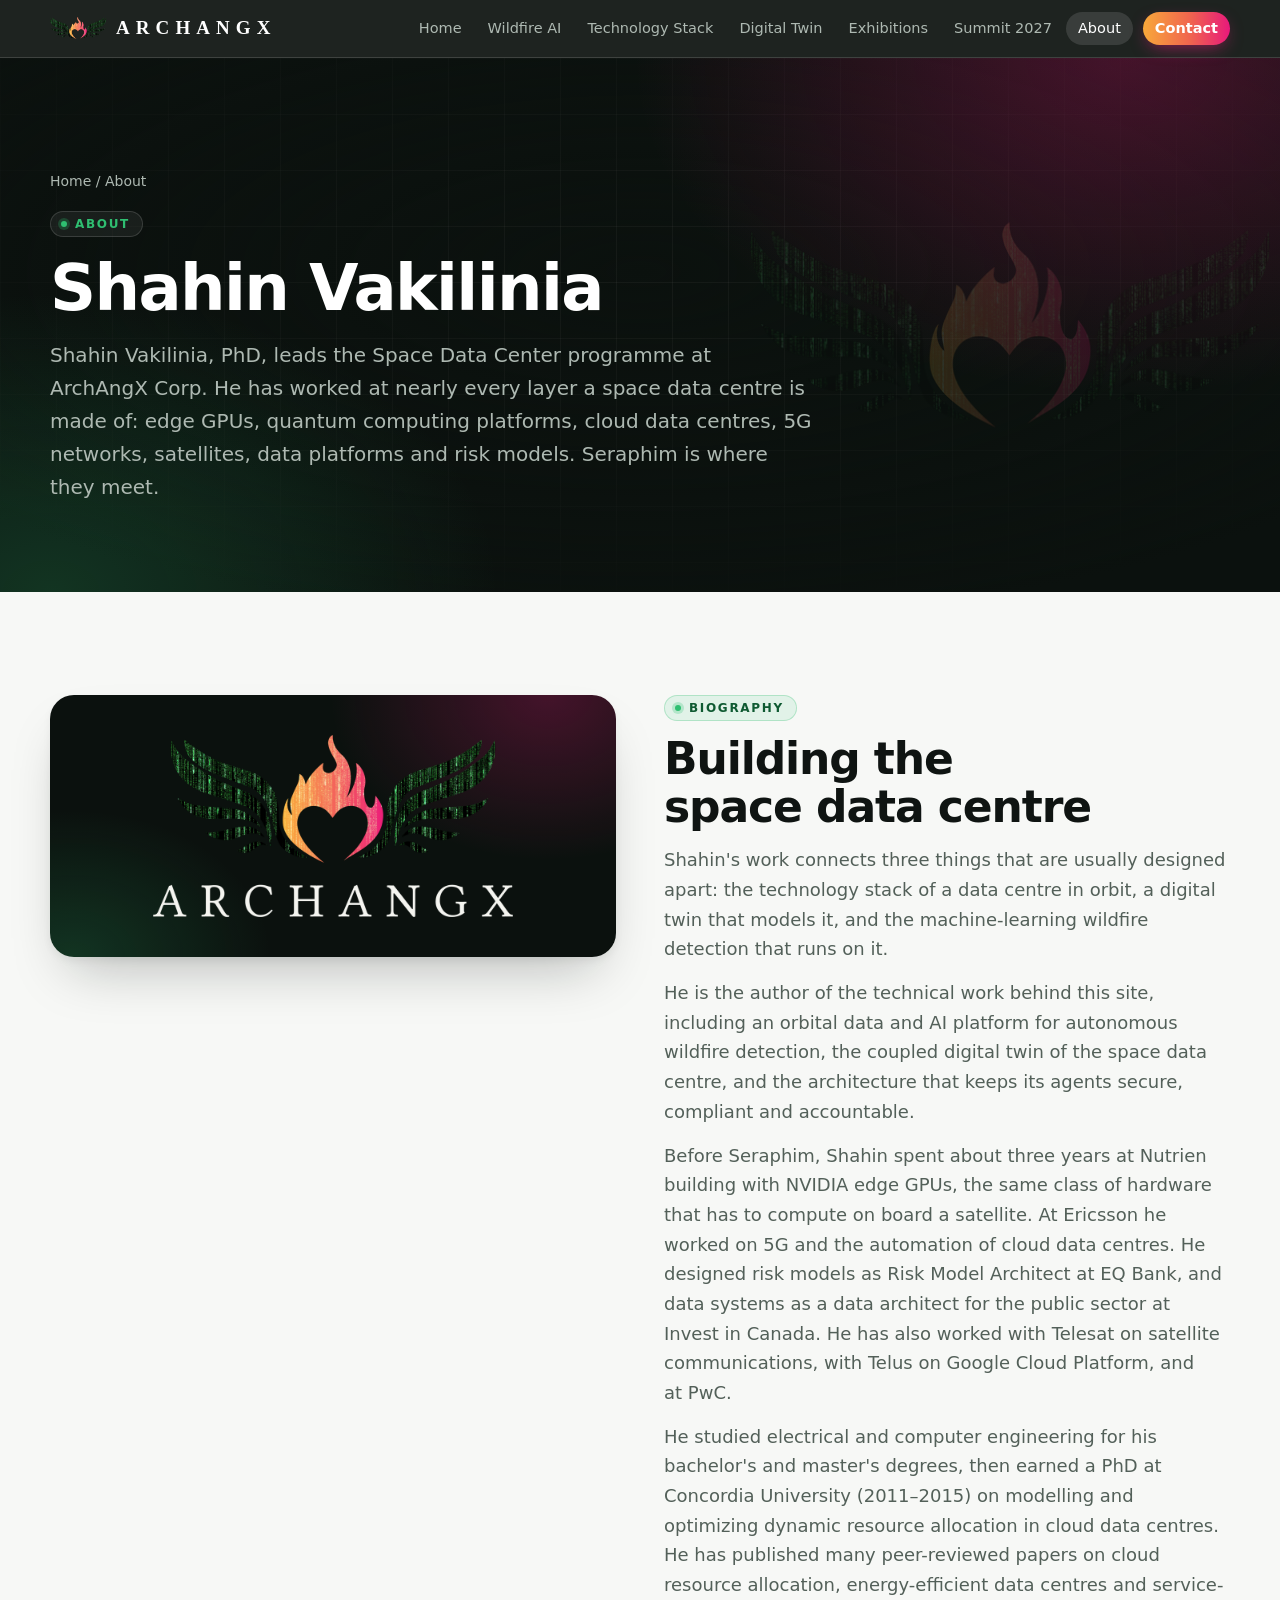
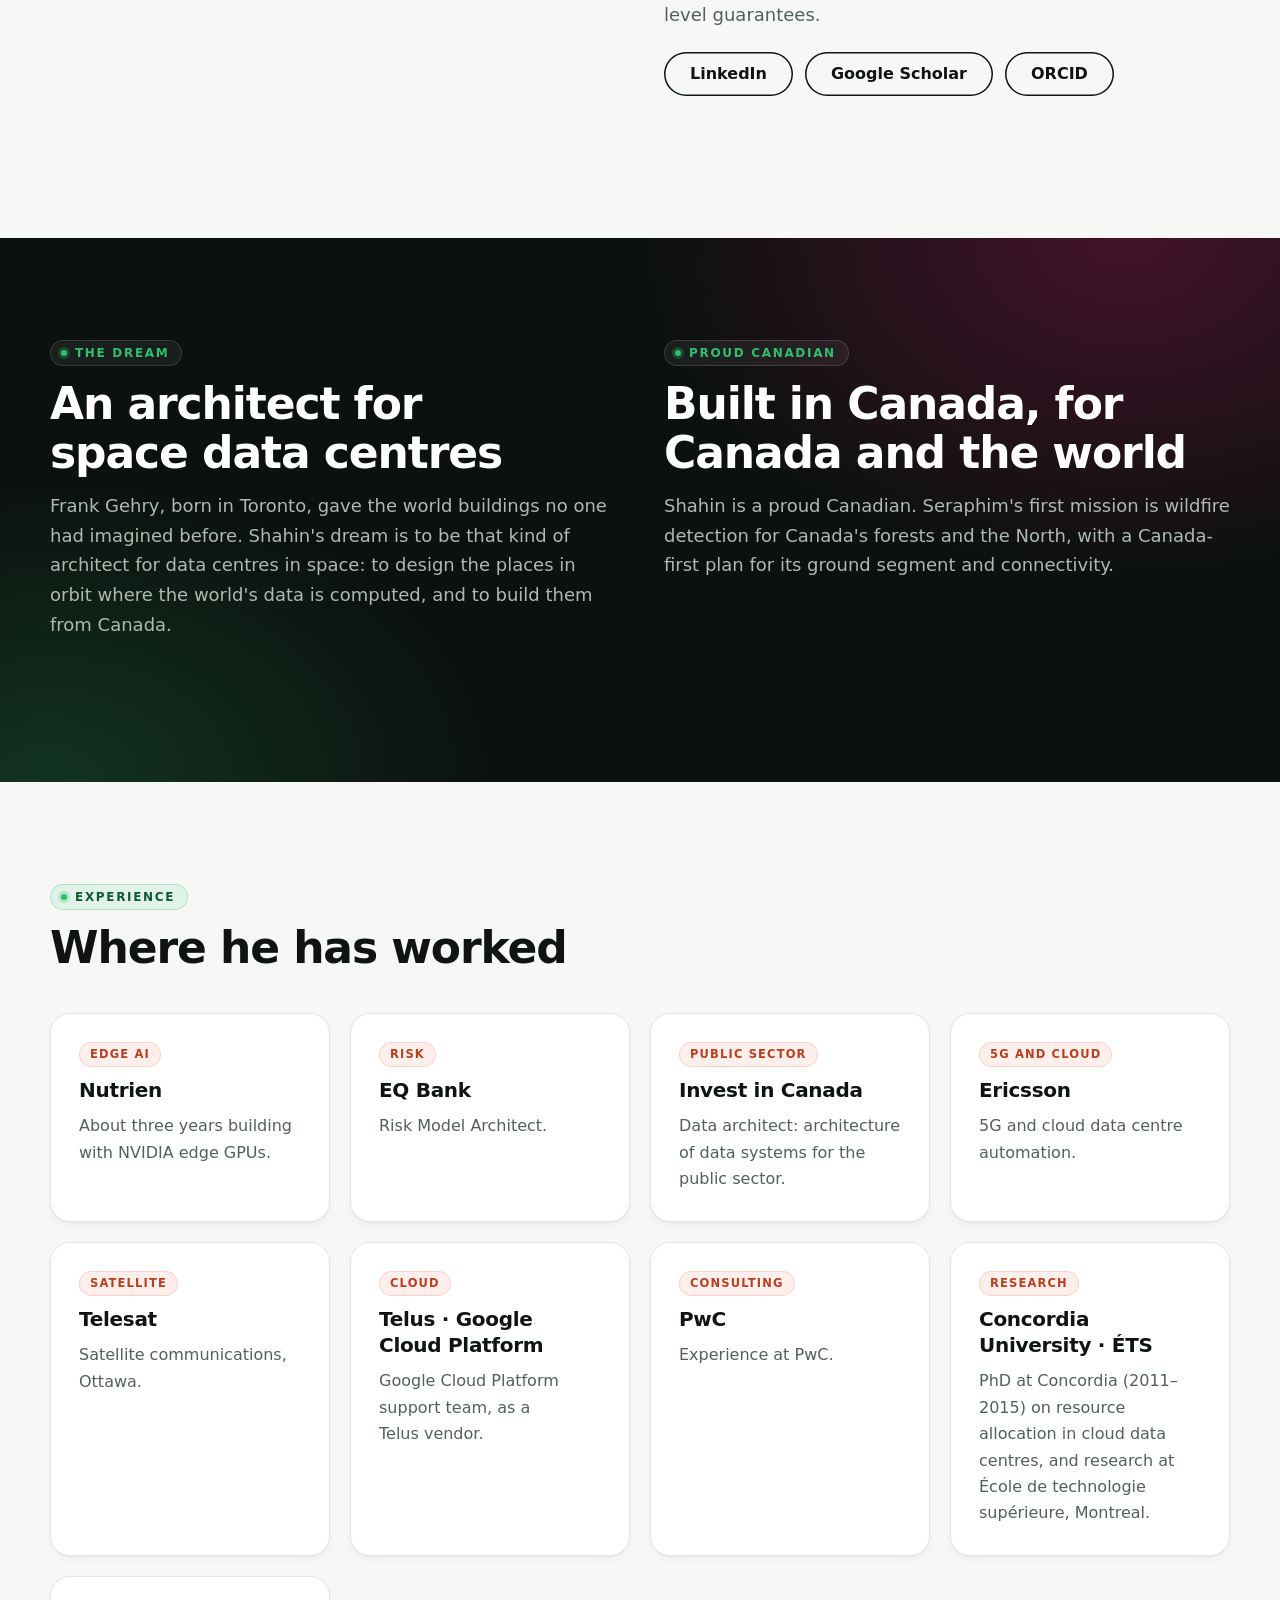
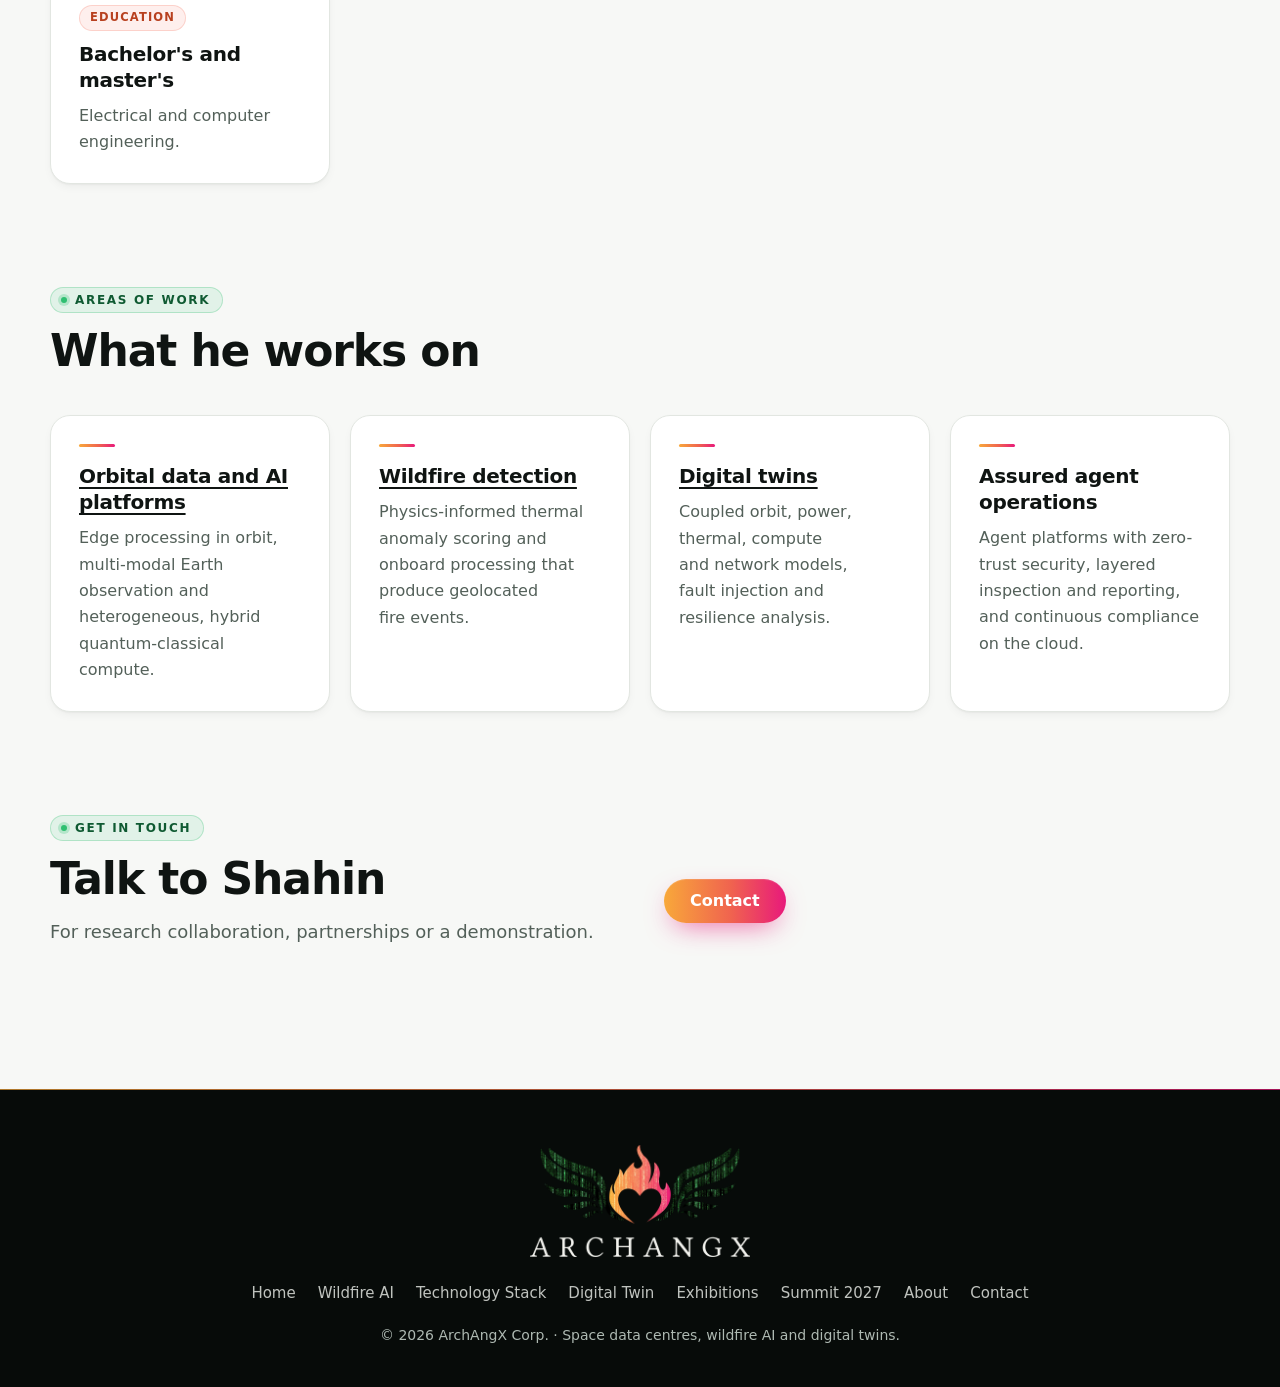
==== commit fc1a0be6: "Merge branch 'feature/about-nav-quantum': About nav label, quantum computing platforms in bio Co-Aut" ====
--- a/site/about.html
+++ b/site/about.html
@@ -4,11 +4,11 @@
 <meta charset="utf-8">
 <meta name="viewport" content="width=device-width, initial-scale=1">
 <title>Shahin Vakilinia — ArchangX</title>
-<meta name="description" content="Shahin Vakilinia, PhD, architect of the Seraphim space data centre at ArchAngX Corp.: NVIDIA edge GPUs at Nutrien, risk models at EQ Bank, public-sector data architecture, 5G and cloud data centre automation at Ericsson, and a PhD in cloud data centres.">
+<meta name="description" content="Shahin Vakilinia, PhD, architect of the Seraphim space data centre at ArchAngX Corp.: NVIDIA edge GPUs at Nutrien, risk models at EQ Bank, public-sector data architecture, 5G and cloud data centre automation at Ericsson, quantum computing platforms, and a PhD in cloud data centres.">
 <link rel="icon" href="assets/favicon.ico" sizes="any">
 <link rel="apple-touch-icon" href="assets/apple-touch-icon.png">
 <meta property="og:title" content="Shahin Vakilinia — ArchangX">
-<meta property="og:description" content="Shahin Vakilinia, PhD, architect of the Seraphim space data centre at ArchAngX Corp.: NVIDIA edge GPUs at Nutrien, risk models at EQ Bank, public-sector data architecture, 5G and cloud data centre automation at Ericsson, and a PhD in cloud data centres.">
+<meta property="og:description" content="Shahin Vakilinia, PhD, architect of the Seraphim space data centre at ArchAngX Corp.: NVIDIA edge GPUs at Nutrien, risk models at EQ Bank, public-sector data architecture, 5G and cloud data centre automation at Ericsson, quantum computing platforms, and a PhD in cloud data centres.">
 <meta property="og:image" content="https://www.archangx.com/assets/logo.png">
 <link rel="canonical" href="https://www.archangx.com/about.html">
 <link rel="stylesheet" href="assets/style.css">
@@ -24,7 +24,7 @@
   "nationality": { "@type": "Country", "name": "Canada" },
   "url": "https://www.archangx.com/about.html",
   "sameAs": ["https://www.linkedin.com/in/vakilinia", "https://orcid.org/0000-0002-6281-9543"],
-  "knowsAbout": ["Space data centres", "Cloud data centres", "NVIDIA edge GPUs", "5G", "Data architecture", "Risk modelling", "Wildfire detection", "Digital twins"]
+  "knowsAbout": ["Space data centres", "Cloud data centres", "NVIDIA edge GPUs", "Quantum computing platforms", "5G", "Data architecture", "Risk modelling", "Wildfire detection", "Digital twins"]
 }
 </script>
 </head>
@@ -32,7 +32,7 @@
 <header class="site">
   <div class="wrap bar">
     <a class="brand" href="index.html" aria-label="ArchangX home"><img src="assets/emblem-96.png" alt="" width="64" height="25">ARCHANGX</a>
-    <nav class="main" aria-label="Pages"><a href="index.html">Home</a><a href="guardian.html">Guardian</a><a href="technology-stack.html">Technology Stack</a><a href="digital-twin.html">Digital Twin</a><a href="exhibitions.html">Exhibitions</a><a href="summit-2027.html">Summit 2027</a><a href="about.html" aria-current="page">About</a><a href="contact.html">Contact</a></nav>
+    <nav class="main" aria-label="Pages"><a href="index.html">Home</a><a href="wildfire.html">Wildfire AI</a><a href="technology-stack.html">Technology Stack</a><a href="digital-twin.html">Digital Twin</a><a href="exhibitions.html">Exhibitions</a><a href="summit-2027.html">Summit 2027</a><a href="about.html" aria-current="page">About</a><a href="contact.html">Contact</a></nav>
   </div>
 </header>
 <main>
@@ -40,7 +40,7 @@
   <div class="crumbs"><a href="index.html">Home</a> / About</div>
   <span class="eyebrow">About</span>
   <h1>Shahin Vakilinia</h1>
-  <p>Shahin Vakilinia, PhD, leads the Space Data Center programme at ArchAngX Corp. He has worked at nearly every layer a space data centre is made of: edge GPUs, cloud data centres, 5G networks, satellites, data platforms and risk models. Seraphim is where they meet.</p>
+  <p>Shahin Vakilinia, PhD, leads the Space Data Center programme at ArchAngX Corp. He has worked at nearly every layer a space data centre is made of: edge GPUs, quantum computing platforms, cloud data centres, 5G networks, satellites, data platforms and risk models. Seraphim is where they meet.</p>
 </div>
 <section class="block">
   <div class="wrap two">
@@ -102,7 +102,7 @@
 <footer class="site">
   <div class="wrap">
     <img src="assets/logo-dark.png" alt="ArchangX" width="280" height="142">
-    <nav aria-label="Footer"><a href="index.html">Home</a><a href="guardian.html">Guardian</a><a href="technology-stack.html">Technology Stack</a><a href="digital-twin.html">Digital Twin</a><a href="exhibitions.html">Exhibitions</a><a href="summit-2027.html">Summit 2027</a><a href="about.html">About</a><a href="contact.html">Contact</a></nav>
+    <nav aria-label="Footer"><a href="index.html">Home</a><a href="wildfire.html">Wildfire AI</a><a href="technology-stack.html">Technology Stack</a><a href="digital-twin.html">Digital Twin</a><a href="exhibitions.html">Exhibitions</a><a href="summit-2027.html">Summit 2027</a><a href="about.html">About</a><a href="contact.html">Contact</a></nav>
     <p>© <span class="year">2026</span> ArchAngX Corp. · Space data centres, wildfire AI and digital twins.</p>
   </div>
 </footer>
--- a/site/assets/style.css
+++ b/site/assets/style.css
@@ -357,50 +357,129 @@
   a.card, .btn, .announce, .fit a, .slide img { transition: none; }
 }
 
-/* Seraphim Guardian: product family. Uriel is amber and gold (fire, light); Aurora is polar blue and aurora green. */
-:root { --gold: #e3b341; --uriel: #f29a2e; --uriel-ink: #a65a0c; --polar: #4fb8e8; --polar-ink: #1a6f94; --aurora-green: #3fd9a4; }
-.product.uriel { border-top: 4px solid var(--uriel); }
-.product.aurora { border-top: 4px solid var(--polar); }
-.product::before { display: none; }
-.product .motto { font: italic 500 17px/1.5 var(--display); color: var(--ink); }
-.night .product .motto { color: var(--night-ink); }
-.product.uriel .tag { color: var(--uriel-ink); background: color-mix(in srgb, var(--uriel) 12%, transparent); border-color: color-mix(in srgb, var(--uriel) 32%, transparent); }
-.product.aurora .tag { color: var(--polar-ink); background: color-mix(in srgb, var(--polar) 12%, transparent); border-color: color-mix(in srgb, var(--polar) 34%, transparent); }
-.night .product.uriel .tag { color: var(--uriel); } .night .product.aurora .tag { color: var(--polar); }
-/* readiness labels: designed on paper, prototyped on synthetic data, or still a research target */
-.tag.designed { color: var(--wing); background: color-mix(in srgb, var(--wing-bright) 12%, transparent); border-color: color-mix(in srgb, var(--wing-bright) 32%, transparent); }
-.tag.proto { color: var(--uriel-ink); background: color-mix(in srgb, var(--uriel) 12%, transparent); border-color: color-mix(in srgb, var(--uriel) 32%, transparent); }
-.tag.research { color: var(--polar-ink); background: color-mix(in srgb, var(--polar) 12%, transparent); border-color: color-mix(in srgb, var(--polar) 34%, transparent); }
-.night .tag.designed { color: var(--wing-bright); } .night .tag.proto { color: var(--uriel); } .night .tag.research { color: var(--polar); }
-.legend { display: flex; flex-wrap: wrap; gap: 10px 18px; align-items: center; font-size: 15px; color: var(--muted); }
-/* hero with the orbit emblem on the right */
-.page-hero.split { grid-template-columns: minmax(0, 1fr) auto; column-gap: 40px; }
-.page-hero.split::after { display: none; }
-.page-hero.split > .orbit { grid-column: 2; grid-row: 1 / span 5; align-self: center; }
-@media (max-width: 760px) { .page-hero.split { grid-template-columns: 1fr; } .page-hero.split > .orbit { grid-column: 1; grid-row: auto; } }
-/* orbit emblem: Earth, two orbit rings and two satellites; a detection ping over the boreal belt */
-.orbit { width: min(320px, 76vw); aspect-ratio: 1; }
-.orbit svg { width: 100%; height: 100%; overflow: visible; }
-.orbit .glow { fill: var(--polar); opacity: .18; }
-.orbit .ring { fill: none; stroke: var(--glass-line); stroke-width: 1; }
-.orbit .ring.tilt { stroke: color-mix(in srgb, var(--aurora-green) 45%, transparent); }
-.orbit .sat { fill: var(--gold); } .orbit .sat.polar { fill: var(--polar); }
-.orbit .ping { fill: none; stroke: var(--uriel); stroke-width: 1.5; transform-origin: 118px 84px; }
-.orbit .spark { fill: var(--uriel); }
-@media (prefers-reduced-motion: no-preference) {
-  .orbit .o1 { animation: spin 20s linear infinite; transform-origin: 100px 100px; }
-  .orbit .o2 { animation: spin 32s linear infinite reverse; transform-origin: 100px 100px; }
-  .orbit .ping { animation: ping 3.2s ease-out infinite; }
-}
-@keyframes spin { to { transform: rotate(360deg); } }
-@keyframes ping { from { transform: scale(.3); opacity: .95; } to { transform: scale(2.4); opacity: 0; } }
-/* conceptual module notice */
-.notice { display: grid; gap: 8px; padding: 20px 24px; border-radius: var(--radius); border: 1px solid color-mix(in srgb, var(--polar) 40%, transparent);
-          background: color-mix(in srgb, var(--polar) 7%, var(--card)); }
-.notice b { font: 700 12px/1.4 var(--sans); letter-spacing: .12em; text-transform: uppercase; color: var(--polar-ink); }
-.night .notice { background: var(--glass); border-color: color-mix(in srgb, var(--polar) 45%, transparent); }
-.night .notice b { color: var(--polar); }
-.flow.stages { counter-reset: stage; }
-.flow.stages span::before { counter-increment: stage; content: counter(stage) " "; color: var(--flame-ink); font-weight: 800; }
-.night a.card .more { color: var(--wing-bright); }
-.night .card h3 { color: var(--on-dark); }
+/* Technology Stack page: 21 layers in six bands, seven cross-cutting planes. Band colours all pass WCAG AA with white text. */
+:root { --b1: #121a16; --b2: #a64a12; --b3: #0b3d23; --b4: #0f5a32; --b5: #1a5f8a; --b6: #7a1f5c; }
+main [id] { scroll-margin-top: 96px; }
+.stats { display: grid; grid-template-columns: repeat(4, 1fr); gap: 14px; margin: 8px 0 0; padding: 0; }
+.stats > div { padding: 18px 20px; border-radius: var(--radius-sm); background: var(--glass); border: 1px solid var(--glass-line); }
+.stats dt { font: 700 clamp(26px, 3vw, 36px)/1.1 var(--display); letter-spacing: -.02em; color: var(--on-dark); font-variant-numeric: tabular-nums; }
+.stats dd { margin: 6px 0 0; font-size: 14.5px; line-height: 1.45; color: var(--night-muted); }
+.page-hero .stats-note { font-size: 14px; opacity: .85; }
+@media (max-width: 760px) { .stats { grid-template-columns: 1fr 1fr; } }
+@media (max-width: 420px) { .stats { grid-template-columns: 1fr; } }
+/* sticky in-page contents on wide screens */
+.withtoc { display: grid; gap: 0 40px; }
+.toc { display: none; }
+@media (min-width: 1101px) {
+  .withtoc { grid-template-columns: 190px minmax(0, 1fr); }
+  .toc { display: grid; gap: 2px; align-content: start; align-self: start; position: sticky; top: 104px; padding-top: clamp(64px, 8vw, 104px); }
+  .toc b { font: 700 12px/1.4 var(--sans); letter-spacing: .12em; text-transform: uppercase; color: var(--flame-ink); margin-bottom: 8px; }
+  .toc a { font-size: 14.5px; color: var(--muted); text-decoration: none; padding: 6px 10px; border-left: 2px solid var(--line); }
+  .toc a:hover { color: var(--ink); }
+  .toc a[aria-current="true"] { color: var(--wing); font-weight: 600; border-left-color: var(--wing-bright); }
+}
+/* the stack diagram: six band buttons on the left, the planes bar on the right */
+.stackviz { display: grid; grid-template-columns: minmax(0, 1fr) 150px; gap: 16px; align-items: stretch; }
+.bands { display: grid; gap: 8px; }
+.band { border-radius: 14px; color: var(--on-dark); overflow: hidden; box-shadow: var(--shadow-sm); }
+.band.b1 { background: var(--b1); } .band.b2 { background: var(--b2); } .band.b3 { background: var(--b3); }
+.band.b4 { background: var(--b4); } .band.b5 { background: var(--b5); } .band.b6 { background: var(--b6); }
+.band button { display: grid; grid-template-columns: 1fr auto auto; gap: 14px; align-items: center; width: 100%; padding: 18px 22px; border: 0;
+               background: transparent; color: inherit; text-align: left; cursor: pointer; font: inherit; }
+.band button:hover { background: rgba(255, 255, 255, .08); }
+.band button:focus-visible { outline: 3px solid var(--flame-1); outline-offset: -4px; }
+.band .band-name { font: 700 18px/1.3 var(--display); letter-spacing: -.01em; }
+.band .band-range { font: 700 12px/1 var(--sans); letter-spacing: .1em; padding: 6px 10px; border-radius: 99px; background: rgba(255, 255, 255, .14); }
+.band .caret { width: 10px; height: 10px; border: solid currentColor; border-width: 0 2px 2px 0; rotate: 45deg; translate: 0 -2px; transition: rotate .25s var(--ease), translate .25s var(--ease); }
+.band button[aria-expanded="true"] .caret { rotate: 225deg; translate: 0 3px; }
+.band .chips { display: flex; flex-wrap: wrap; gap: 8px; padding: 0 16px 16px; }
+.band .chips a { display: inline-flex; gap: 6px; align-items: baseline; padding: 7px 12px; border-radius: 99px; font: 500 14px/1.3 var(--sans);
+                 color: var(--ink); background: var(--card); text-decoration: none; }
+.band .chips a:hover { background: var(--paper); }
+.band .chips a b { font-size: 12px; letter-spacing: .06em; color: var(--flame-ink); }
+.planebar { display: grid; grid-auto-rows: 1fr; gap: 4px; padding: 6px; border-radius: 14px; background: var(--night); color: var(--night-ink); box-shadow: var(--shadow-sm); }
+.planebar a { display: grid; align-content: center; gap: 2px; padding: 8px 10px; border-radius: 10px; color: inherit; text-decoration: none; }
+.planebar a:hover { background: var(--glass-2); }
+.planebar a b { font: 700 12px/1.2 var(--sans); letter-spacing: .1em; color: var(--wing-bright); }
+.planebar a span { font-size: 12px; line-height: 1.3; color: var(--night-muted); }
+@media (max-width: 767px) {
+  .stackviz { grid-template-columns: 1fr; }
+  .planebar { grid-auto-rows: auto; grid-template-columns: repeat(auto-fit, minmax(140px, 1fr)); }
+  .band button { grid-template-columns: 1fr auto; } .band .caret { grid-column: 2; grid-row: 1; justify-self: end; } .band .band-range { grid-row: 2; }
+}
+/* band sections and layer cards */
+.bandsec .head { max-width: none; margin-bottom: 28px; }
+.bandsec .subtitle { margin-top: -6px; font-size: 18px; }
+.eyebrow.b1, .eyebrow.b2, .eyebrow.b3, .eyebrow.b4, .eyebrow.b5, .eyebrow.b6 { color: var(--on-dark); border-color: transparent; }
+.eyebrow.b1::before, .eyebrow.b2::before, .eyebrow.b3::before, .eyebrow.b4::before, .eyebrow.b5::before, .eyebrow.b6::before { background: var(--on-dark); box-shadow: none; }
+.eyebrow.b1 { background: var(--b1); } .eyebrow.b2 { background: var(--b2); } .eyebrow.b3 { background: var(--b3); }
+.eyebrow.b4 { background: var(--b4); } .eyebrow.b5 { background: var(--b5); } .eyebrow.b6 { background: var(--b6); }
+.layers { display: grid; grid-template-columns: repeat(2, minmax(0, 1fr)); gap: 20px; }
+@media (max-width: 767px) { .layers { grid-template-columns: 1fr; } }
+.layercard::before, .planecard::before { display: none; }
+.code { display: inline-flex; width: fit-content; padding: 4px 9px; border-radius: 6px; font: 700 12px/1.2 var(--sans); letter-spacing: .1em;
+        color: var(--flame-ink); background: color-mix(in srgb, var(--flame-2) 10%, transparent); border: 1px solid color-mix(in srgb, var(--flame-2) 22%, transparent); }
+.code.x { color: var(--wing); background: color-mix(in srgb, var(--wing-bright) 12%, transparent); border-color: color-mix(in srgb, var(--wing-bright) 32%, transparent); }
+.cards.planes { grid-template-columns: repeat(3, minmax(0, 1fr)); }
+@media (max-width: 1000px) { .cards.planes { grid-template-columns: repeat(2, minmax(0, 1fr)); } }
+@media (max-width: 640px) { .cards.planes { grid-template-columns: 1fr; } }
+/* one fire through the stack: numbered steps with CSS arrows, vertical on small screens */
+ol.steps { counter-reset: step; list-style: none; margin: 0; padding: 0; display: grid; grid-template-columns: repeat(7, minmax(0, 1fr)); gap: 24px 12px; }
+ol.steps li { position: relative; display: grid; gap: 10px; justify-items: center; text-align: center; }
+ol.steps li::before { counter-increment: step; content: counter(step); display: grid; place-items: center; width: 44px; height: 44px; border-radius: 50%;
+                      background: var(--flame); color: var(--on-dark); font: 700 17px/1 var(--display); box-shadow: 0 8px 20px -8px color-mix(in srgb, var(--flame-3) 70%, transparent); }
+ol.steps li:not(:last-child)::after { content: ""; position: absolute; top: 21px; left: calc(50% + 30px); right: calc(-50% + 30px); height: 2px;
+                                        background: linear-gradient(90deg, var(--flame-2), var(--line)); }
+ol.steps h3 { font-size: 18px; }
+ol.steps p { margin: 0; font-size: 14.5px; color: var(--muted); }
+ol.steps .refs { display: flex; flex-wrap: wrap; gap: 6px; justify-content: center; }
+ol.steps .refs a { padding: 3px 8px; border-radius: 6px; font: 700 11.5px/1.2 var(--sans); letter-spacing: .08em; color: var(--flame-ink);
+                   background: color-mix(in srgb, var(--flame-2) 10%, transparent); border: 1px solid color-mix(in srgb, var(--flame-2) 22%, transparent); text-decoration: none; }
+@media (max-width: 1000px) { ol.steps { grid-template-columns: repeat(4, minmax(0, 1fr)); } ol.steps li:nth-child(4)::after { display: none; } }
+@media (max-width: 640px) {
+  ol.steps { grid-template-columns: 1fr; gap: 18px; }
+  ol.steps li { grid-template-columns: 44px 1fr; justify-items: start; text-align: left; align-items: start; column-gap: 16px; }
+  ol.steps li > div { display: grid; gap: 6px; }
+  ol.steps li::after { display: none; }
+  ol.steps .refs { justify-content: flex-start; }
+}
+@media (prefers-reduced-motion: no-preference) { .band .chips { animation: rise .3s var(--ease) both; } }
+@media (prefers-reduced-motion: reduce) { .band .caret { transition: none; } }
+.band .chips[hidden] { display: none; }
+/* Technology Stack, layer cards with five fields: one card per row; below 768 px a Details button hides the last four */
+.howread { margin-top: 28px; padding: 24px 28px; border-radius: var(--radius); background: var(--card); border: 1px solid var(--line); box-shadow: var(--shadow-sm); display: grid; gap: 12px; }
+.howread h3 { font-size: 18px; }
+.howread > p { margin: 0; color: var(--muted); font-size: 16px; }
+.howread dl { margin: 0; display: grid; gap: 8px 32px; grid-template-columns: repeat(auto-fit, minmax(min(100%, 380px), 1fr)); }
+.howread dl div { display: grid; grid-template-columns: auto 1fr; gap: 8px; font-size: 15px; align-items: baseline; }
+.howread dt { font-weight: 700; } .howread dd { margin: 0; color: var(--muted); }
+.expandall { display: none; gap: 10px; }
+.expandall .btn { padding: 10px 18px; font-size: 14px; }
+.layers { grid-template-columns: 1fr; }
+.layercard { display: grid; grid-template-columns: minmax(0, 1fr) minmax(0, 1.5fr); gap: 10px 40px; padding: 30px 32px; }
+.layercard > .layer-head, .layercard > .what, .layercard > .details-toggle { grid-column: 1; }
+.layercard > .details { grid-column: 2; grid-row: 1 / span 3; display: grid; gap: 8px; align-content: start; }
+.layer-head { display: grid; gap: 10px; justify-items: start; }
+.layercard p, .layercard li { max-width: 75ch; }
+.layercard .what { color: var(--ink); font-size: 16.5px; }
+.layercard h4 { margin: 6px 0 0; font: 700 12px/1.4 var(--sans); letter-spacing: .12em; text-transform: uppercase; color: var(--wing-mid); }
+.layercard .details > p { margin: 0; color: var(--muted); font-size: 15.5px; }
+.layercard ul { margin: 0; padding-left: 20px; display: grid; gap: 6px; color: var(--muted); font-size: 15.5px; }
+.layercard .numbers { margin-top: 4px; padding: 12px 16px; border-radius: var(--radius-sm); background: color-mix(in srgb, var(--flame-1) 10%, var(--card));
+                      border: 1px solid color-mix(in srgb, var(--flame-2) 22%, transparent); display: grid; gap: 4px; }
+.layercard .numbers h4 { margin: 0; color: var(--flame-ink); }
+.layercard .numbers p { color: var(--ink); font-size: 15px; }
+.layercard .numbers b { color: var(--flame-ink); }
+.layercard .watched { font-size: 14px; color: var(--muted); }
+.layercard .watched b { color: var(--ink); }
+.details-toggle { display: none; }
+@media (max-width: 899px) { .layercard { grid-template-columns: 1fr; } .layercard > .details { grid-column: 1; grid-row: auto; } }
+@media (max-width: 767px) {
+  .expandall { display: flex; }
+  .details-toggle { display: inline-flex; align-items: center; gap: 8px; width: fit-content; padding: 8px 14px; border-radius: 99px; border: 1.5px solid var(--wing);
+                    background: transparent; color: var(--wing); font: 700 14px/1 var(--sans); cursor: pointer; }
+  .details-toggle::after { content: ""; width: 7px; height: 7px; border: solid currentColor; border-width: 0 2px 2px 0; rotate: 45deg; translate: 0 -2px; }
+  .layercard.open .details-toggle::after { rotate: 225deg; translate: 0 2px; }
+  .layercard:not(.open) > .details { display: none; }
+  .layercard { padding: 24px 22px; }
+}
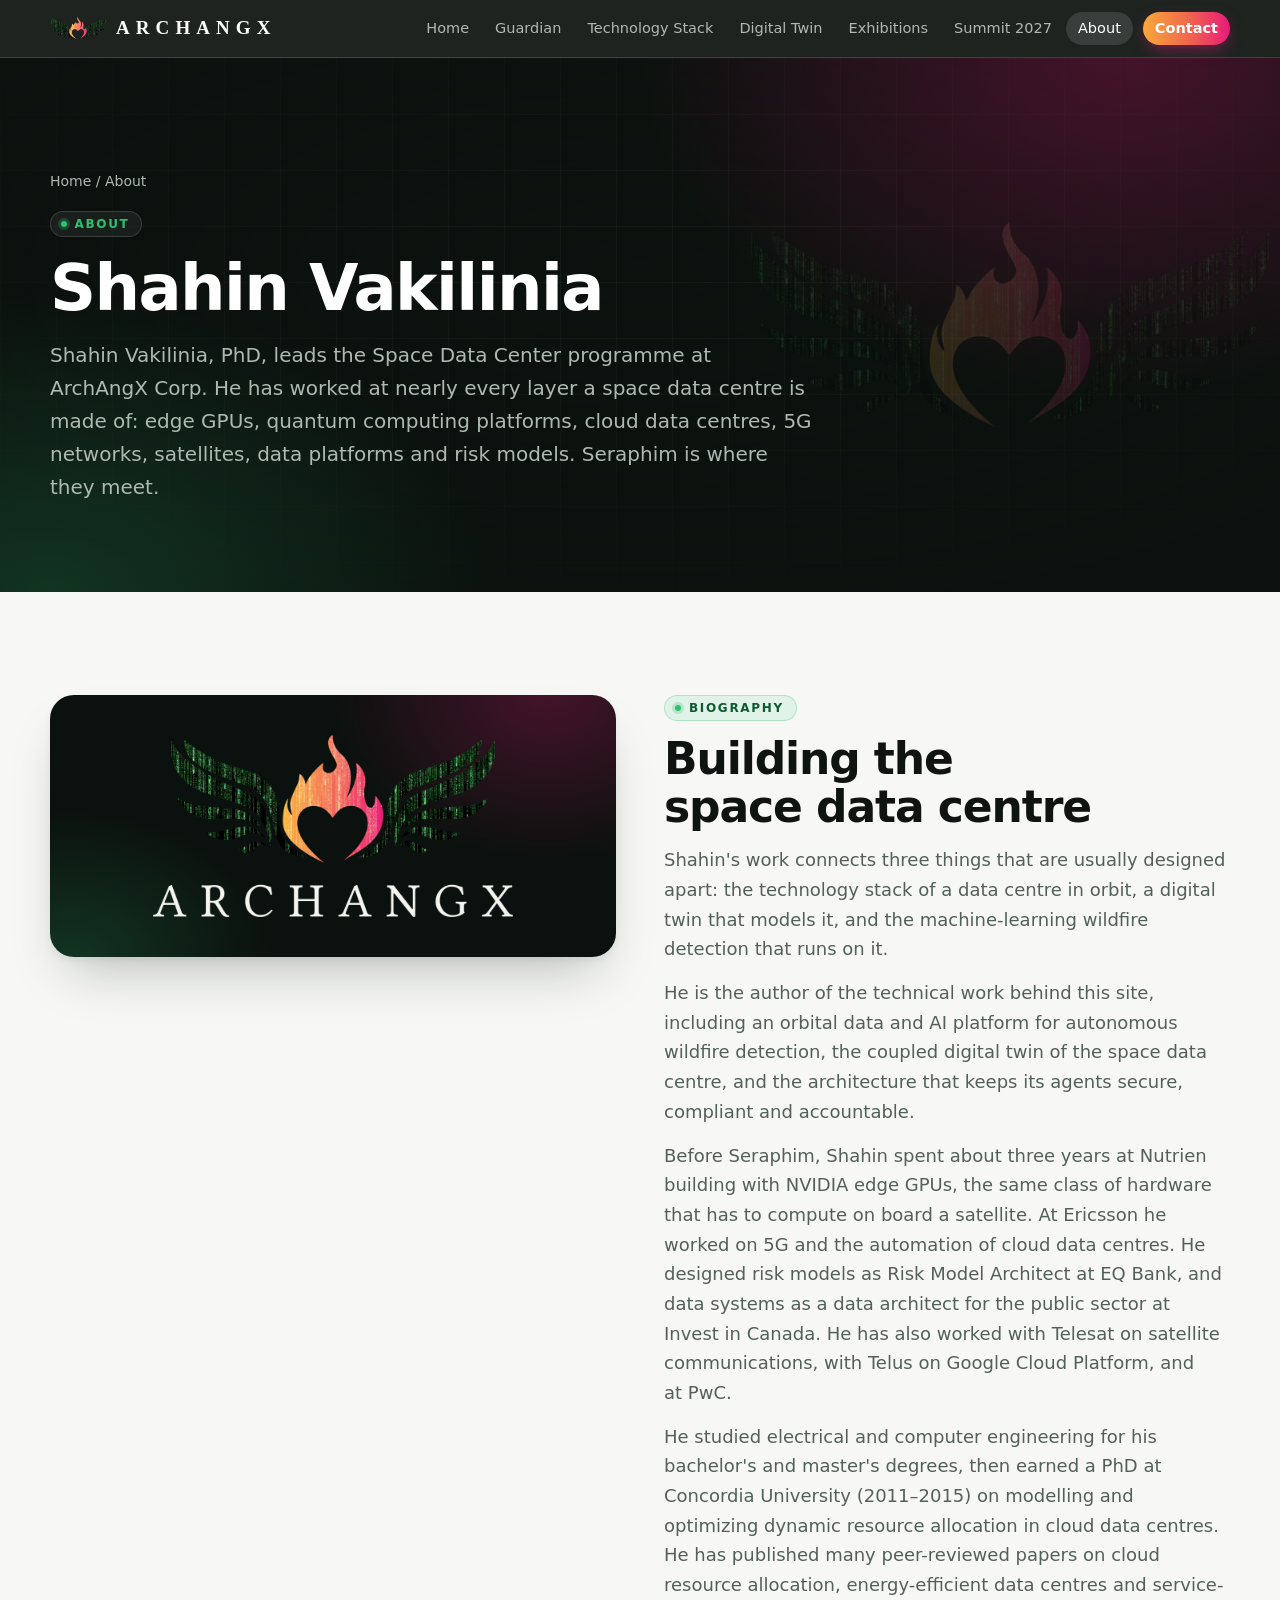
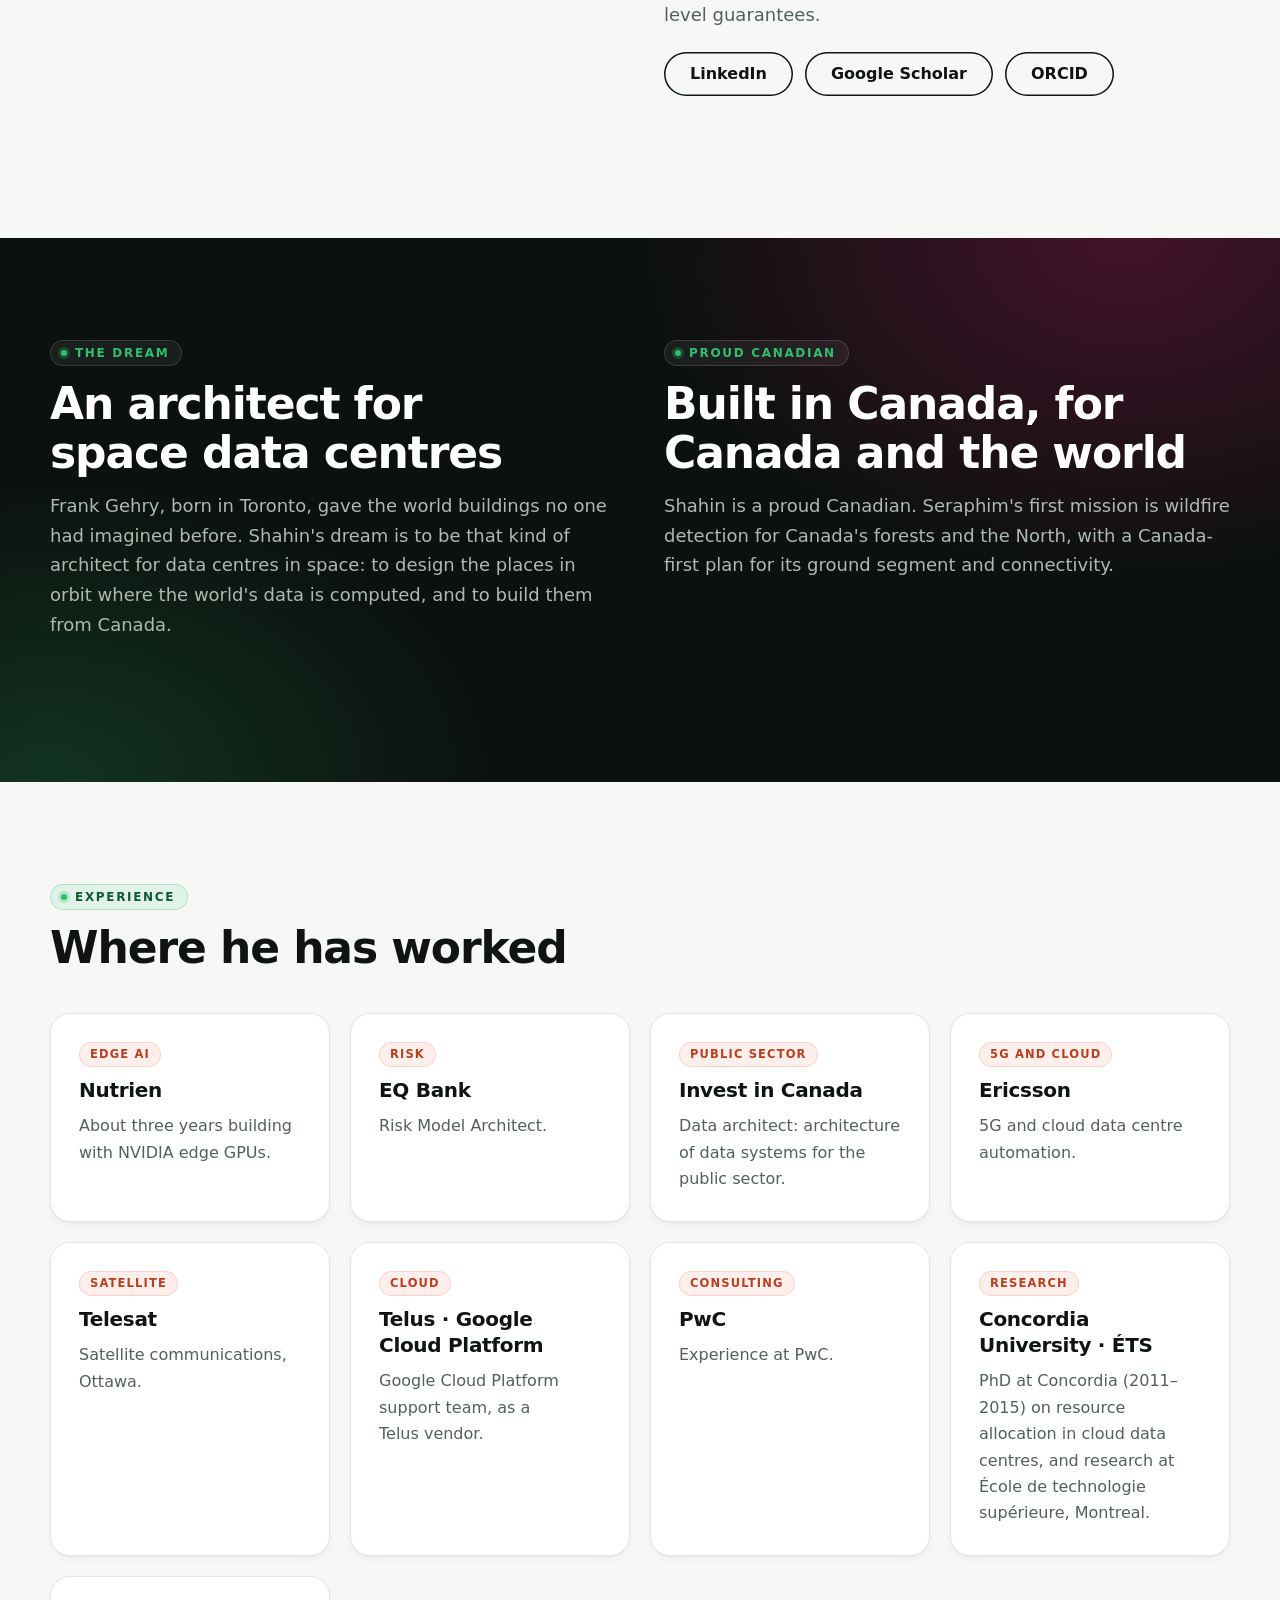
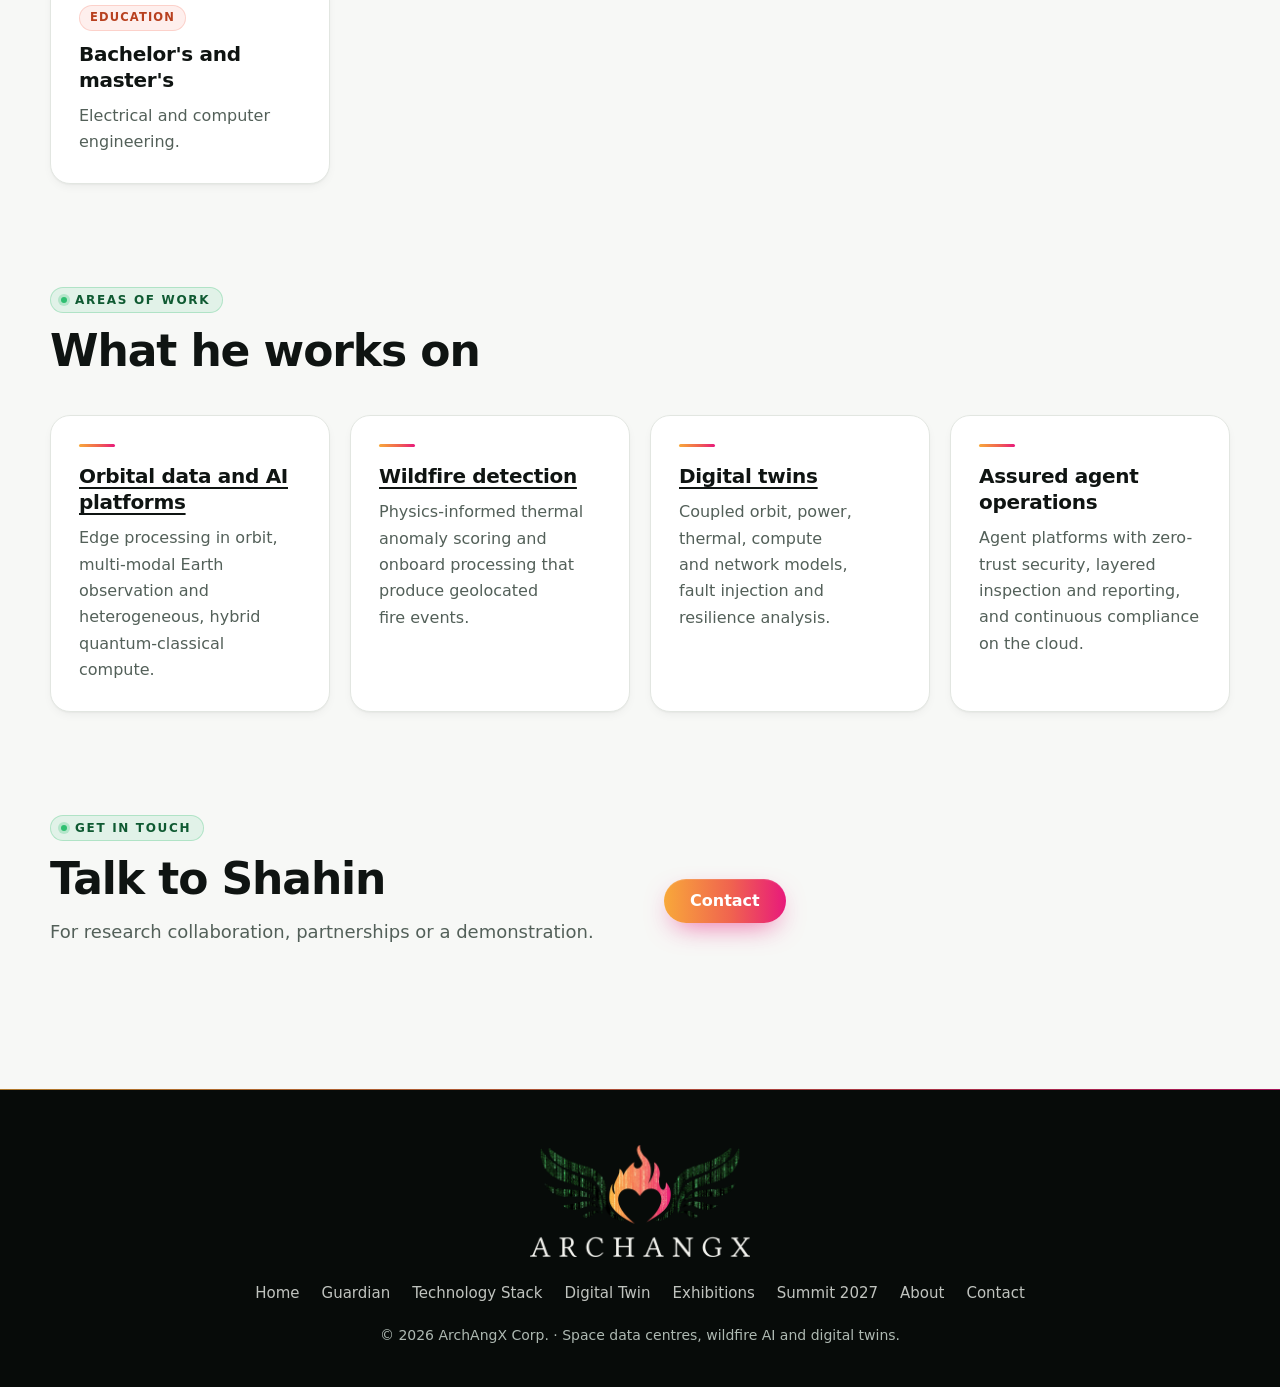
==== commit f9602979: "Merge branch 'feature/seraphim-guardian': Seraphim Guardian product family Co-Authored-By: Claude Fa" ====
--- a/site/about.html
+++ b/site/about.html
@@ -32,7 +32,7 @@
 <header class="site">
   <div class="wrap bar">
     <a class="brand" href="index.html" aria-label="ArchangX home"><img src="assets/emblem-96.png" alt="" width="64" height="25">ARCHANGX</a>
-    <nav class="main" aria-label="Pages"><a href="index.html">Home</a><a href="wildfire.html">Wildfire AI</a><a href="technology-stack.html">Technology Stack</a><a href="digital-twin.html">Digital Twin</a><a href="exhibitions.html">Exhibitions</a><a href="summit-2027.html">Summit 2027</a><a href="about.html" aria-current="page">About</a><a href="contact.html">Contact</a></nav>
+    <nav class="main" aria-label="Pages"><a href="index.html">Home</a><a href="guardian.html">Guardian</a><a href="technology-stack.html">Technology Stack</a><a href="digital-twin.html">Digital Twin</a><a href="exhibitions.html">Exhibitions</a><a href="summit-2027.html">Summit 2027</a><a href="about.html" aria-current="page">About</a><a href="contact.html">Contact</a></nav>
   </div>
 </header>
 <main>
@@ -102,7 +102,7 @@
 <footer class="site">
   <div class="wrap">
     <img src="assets/logo-dark.png" alt="ArchangX" width="280" height="142">
-    <nav aria-label="Footer"><a href="index.html">Home</a><a href="wildfire.html">Wildfire AI</a><a href="technology-stack.html">Technology Stack</a><a href="digital-twin.html">Digital Twin</a><a href="exhibitions.html">Exhibitions</a><a href="summit-2027.html">Summit 2027</a><a href="about.html">About</a><a href="contact.html">Contact</a></nav>
+    <nav aria-label="Footer"><a href="index.html">Home</a><a href="guardian.html">Guardian</a><a href="technology-stack.html">Technology Stack</a><a href="digital-twin.html">Digital Twin</a><a href="exhibitions.html">Exhibitions</a><a href="summit-2027.html">Summit 2027</a><a href="about.html">About</a><a href="contact.html">Contact</a></nav>
     <p>© <span class="year">2026</span> ArchAngX Corp. · Space data centres, wildfire AI and digital twins.</p>
   </div>
 </footer>
--- a/site/assets/style.css
+++ b/site/assets/style.css
@@ -357,129 +357,50 @@
   a.card, .btn, .announce, .fit a, .slide img { transition: none; }
 }
 
-/* Technology Stack page: 21 layers in six bands, seven cross-cutting planes. Band colours all pass WCAG AA with white text. */
-:root { --b1: #121a16; --b2: #a64a12; --b3: #0b3d23; --b4: #0f5a32; --b5: #1a5f8a; --b6: #7a1f5c; }
-main [id] { scroll-margin-top: 96px; }
-.stats { display: grid; grid-template-columns: repeat(4, 1fr); gap: 14px; margin: 8px 0 0; padding: 0; }
-.stats > div { padding: 18px 20px; border-radius: var(--radius-sm); background: var(--glass); border: 1px solid var(--glass-line); }
-.stats dt { font: 700 clamp(26px, 3vw, 36px)/1.1 var(--display); letter-spacing: -.02em; color: var(--on-dark); font-variant-numeric: tabular-nums; }
-.stats dd { margin: 6px 0 0; font-size: 14.5px; line-height: 1.45; color: var(--night-muted); }
-.page-hero .stats-note { font-size: 14px; opacity: .85; }
-@media (max-width: 760px) { .stats { grid-template-columns: 1fr 1fr; } }
-@media (max-width: 420px) { .stats { grid-template-columns: 1fr; } }
-/* sticky in-page contents on wide screens */
-.withtoc { display: grid; gap: 0 40px; }
-.toc { display: none; }
-@media (min-width: 1101px) {
-  .withtoc { grid-template-columns: 190px minmax(0, 1fr); }
-  .toc { display: grid; gap: 2px; align-content: start; align-self: start; position: sticky; top: 104px; padding-top: clamp(64px, 8vw, 104px); }
-  .toc b { font: 700 12px/1.4 var(--sans); letter-spacing: .12em; text-transform: uppercase; color: var(--flame-ink); margin-bottom: 8px; }
-  .toc a { font-size: 14.5px; color: var(--muted); text-decoration: none; padding: 6px 10px; border-left: 2px solid var(--line); }
-  .toc a:hover { color: var(--ink); }
-  .toc a[aria-current="true"] { color: var(--wing); font-weight: 600; border-left-color: var(--wing-bright); }
+/* Seraphim Guardian: product family. Uriel is amber and gold (fire, light); Aurora is polar blue and aurora green. */
+:root { --gold: #e3b341; --uriel: #f29a2e; --uriel-ink: #a65a0c; --polar: #4fb8e8; --polar-ink: #1a6f94; --aurora-green: #3fd9a4; }
+.product.uriel { border-top: 4px solid var(--uriel); }
+.product.aurora { border-top: 4px solid var(--polar); }
+.product::before { display: none; }
+.product .motto { font: italic 500 17px/1.5 var(--display); color: var(--ink); }
+.night .product .motto { color: var(--night-ink); }
+.product.uriel .tag { color: var(--uriel-ink); background: color-mix(in srgb, var(--uriel) 12%, transparent); border-color: color-mix(in srgb, var(--uriel) 32%, transparent); }
+.product.aurora .tag { color: var(--polar-ink); background: color-mix(in srgb, var(--polar) 12%, transparent); border-color: color-mix(in srgb, var(--polar) 34%, transparent); }
+.night .product.uriel .tag { color: var(--uriel); } .night .product.aurora .tag { color: var(--polar); }
+/* readiness labels: designed on paper, prototyped on synthetic data, or still a research target */
+.tag.designed { color: var(--wing); background: color-mix(in srgb, var(--wing-bright) 12%, transparent); border-color: color-mix(in srgb, var(--wing-bright) 32%, transparent); }
+.tag.proto { color: var(--uriel-ink); background: color-mix(in srgb, var(--uriel) 12%, transparent); border-color: color-mix(in srgb, var(--uriel) 32%, transparent); }
+.tag.research { color: var(--polar-ink); background: color-mix(in srgb, var(--polar) 12%, transparent); border-color: color-mix(in srgb, var(--polar) 34%, transparent); }
+.night .tag.designed { color: var(--wing-bright); } .night .tag.proto { color: var(--uriel); } .night .tag.research { color: var(--polar); }
+.legend { display: flex; flex-wrap: wrap; gap: 10px 18px; align-items: center; font-size: 15px; color: var(--muted); }
+/* hero with the orbit emblem on the right */
+.page-hero.split { grid-template-columns: minmax(0, 1fr) auto; column-gap: 40px; }
+.page-hero.split::after { display: none; }
+.page-hero.split > .orbit { grid-column: 2; grid-row: 1 / span 5; align-self: center; }
+@media (max-width: 760px) { .page-hero.split { grid-template-columns: 1fr; } .page-hero.split > .orbit { grid-column: 1; grid-row: auto; } }
+/* orbit emblem: Earth, two orbit rings and two satellites; a detection ping over the boreal belt */
+.orbit { width: min(320px, 76vw); aspect-ratio: 1; }
+.orbit svg { width: 100%; height: 100%; overflow: visible; }
+.orbit .glow { fill: var(--polar); opacity: .18; }
+.orbit .ring { fill: none; stroke: var(--glass-line); stroke-width: 1; }
+.orbit .ring.tilt { stroke: color-mix(in srgb, var(--aurora-green) 45%, transparent); }
+.orbit .sat { fill: var(--gold); } .orbit .sat.polar { fill: var(--polar); }
+.orbit .ping { fill: none; stroke: var(--uriel); stroke-width: 1.5; transform-origin: 118px 84px; }
+.orbit .spark { fill: var(--uriel); }
+@media (prefers-reduced-motion: no-preference) {
+  .orbit .o1 { animation: spin 20s linear infinite; transform-origin: 100px 100px; }
+  .orbit .o2 { animation: spin 32s linear infinite reverse; transform-origin: 100px 100px; }
+  .orbit .ping { animation: ping 3.2s ease-out infinite; }
 }
-/* the stack diagram: six band buttons on the left, the planes bar on the right */
-.stackviz { display: grid; grid-template-columns: minmax(0, 1fr) 150px; gap: 16px; align-items: stretch; }
-.bands { display: grid; gap: 8px; }
-.band { border-radius: 14px; color: var(--on-dark); overflow: hidden; box-shadow: var(--shadow-sm); }
-.band.b1 { background: var(--b1); } .band.b2 { background: var(--b2); } .band.b3 { background: var(--b3); }
-.band.b4 { background: var(--b4); } .band.b5 { background: var(--b5); } .band.b6 { background: var(--b6); }
-.band button { display: grid; grid-template-columns: 1fr auto auto; gap: 14px; align-items: center; width: 100%; padding: 18px 22px; border: 0;
-               background: transparent; color: inherit; text-align: left; cursor: pointer; font: inherit; }
-.band button:hover { background: rgba(255, 255, 255, .08); }
-.band button:focus-visible { outline: 3px solid var(--flame-1); outline-offset: -4px; }
-.band .band-name { font: 700 18px/1.3 var(--display); letter-spacing: -.01em; }
-.band .band-range { font: 700 12px/1 var(--sans); letter-spacing: .1em; padding: 6px 10px; border-radius: 99px; background: rgba(255, 255, 255, .14); }
-.band .caret { width: 10px; height: 10px; border: solid currentColor; border-width: 0 2px 2px 0; rotate: 45deg; translate: 0 -2px; transition: rotate .25s var(--ease), translate .25s var(--ease); }
-.band button[aria-expanded="true"] .caret { rotate: 225deg; translate: 0 3px; }
-.band .chips { display: flex; flex-wrap: wrap; gap: 8px; padding: 0 16px 16px; }
-.band .chips a { display: inline-flex; gap: 6px; align-items: baseline; padding: 7px 12px; border-radius: 99px; font: 500 14px/1.3 var(--sans);
-                 color: var(--ink); background: var(--card); text-decoration: none; }
-.band .chips a:hover { background: var(--paper); }
-.band .chips a b { font-size: 12px; letter-spacing: .06em; color: var(--flame-ink); }
-.planebar { display: grid; grid-auto-rows: 1fr; gap: 4px; padding: 6px; border-radius: 14px; background: var(--night); color: var(--night-ink); box-shadow: var(--shadow-sm); }
-.planebar a { display: grid; align-content: center; gap: 2px; padding: 8px 10px; border-radius: 10px; color: inherit; text-decoration: none; }
-.planebar a:hover { background: var(--glass-2); }
-.planebar a b { font: 700 12px/1.2 var(--sans); letter-spacing: .1em; color: var(--wing-bright); }
-.planebar a span { font-size: 12px; line-height: 1.3; color: var(--night-muted); }
-@media (max-width: 767px) {
-  .stackviz { grid-template-columns: 1fr; }
-  .planebar { grid-auto-rows: auto; grid-template-columns: repeat(auto-fit, minmax(140px, 1fr)); }
-  .band button { grid-template-columns: 1fr auto; } .band .caret { grid-column: 2; grid-row: 1; justify-self: end; } .band .band-range { grid-row: 2; }
-}
-/* band sections and layer cards */
-.bandsec .head { max-width: none; margin-bottom: 28px; }
-.bandsec .subtitle { margin-top: -6px; font-size: 18px; }
-.eyebrow.b1, .eyebrow.b2, .eyebrow.b3, .eyebrow.b4, .eyebrow.b5, .eyebrow.b6 { color: var(--on-dark); border-color: transparent; }
-.eyebrow.b1::before, .eyebrow.b2::before, .eyebrow.b3::before, .eyebrow.b4::before, .eyebrow.b5::before, .eyebrow.b6::before { background: var(--on-dark); box-shadow: none; }
-.eyebrow.b1 { background: var(--b1); } .eyebrow.b2 { background: var(--b2); } .eyebrow.b3 { background: var(--b3); }
-.eyebrow.b4 { background: var(--b4); } .eyebrow.b5 { background: var(--b5); } .eyebrow.b6 { background: var(--b6); }
-.layers { display: grid; grid-template-columns: repeat(2, minmax(0, 1fr)); gap: 20px; }
-@media (max-width: 767px) { .layers { grid-template-columns: 1fr; } }
-.layercard::before, .planecard::before { display: none; }
-.code { display: inline-flex; width: fit-content; padding: 4px 9px; border-radius: 6px; font: 700 12px/1.2 var(--sans); letter-spacing: .1em;
-        color: var(--flame-ink); background: color-mix(in srgb, var(--flame-2) 10%, transparent); border: 1px solid color-mix(in srgb, var(--flame-2) 22%, transparent); }
-.code.x { color: var(--wing); background: color-mix(in srgb, var(--wing-bright) 12%, transparent); border-color: color-mix(in srgb, var(--wing-bright) 32%, transparent); }
-.cards.planes { grid-template-columns: repeat(3, minmax(0, 1fr)); }
-@media (max-width: 1000px) { .cards.planes { grid-template-columns: repeat(2, minmax(0, 1fr)); } }
-@media (max-width: 640px) { .cards.planes { grid-template-columns: 1fr; } }
-/* one fire through the stack: numbered steps with CSS arrows, vertical on small screens */
-ol.steps { counter-reset: step; list-style: none; margin: 0; padding: 0; display: grid; grid-template-columns: repeat(7, minmax(0, 1fr)); gap: 24px 12px; }
-ol.steps li { position: relative; display: grid; gap: 10px; justify-items: center; text-align: center; }
-ol.steps li::before { counter-increment: step; content: counter(step); display: grid; place-items: center; width: 44px; height: 44px; border-radius: 50%;
-                      background: var(--flame); color: var(--on-dark); font: 700 17px/1 var(--display); box-shadow: 0 8px 20px -8px color-mix(in srgb, var(--flame-3) 70%, transparent); }
-ol.steps li:not(:last-child)::after { content: ""; position: absolute; top: 21px; left: calc(50% + 30px); right: calc(-50% + 30px); height: 2px;
-                                        background: linear-gradient(90deg, var(--flame-2), var(--line)); }
-ol.steps h3 { font-size: 18px; }
-ol.steps p { margin: 0; font-size: 14.5px; color: var(--muted); }
-ol.steps .refs { display: flex; flex-wrap: wrap; gap: 6px; justify-content: center; }
-ol.steps .refs a { padding: 3px 8px; border-radius: 6px; font: 700 11.5px/1.2 var(--sans); letter-spacing: .08em; color: var(--flame-ink);
-                   background: color-mix(in srgb, var(--flame-2) 10%, transparent); border: 1px solid color-mix(in srgb, var(--flame-2) 22%, transparent); text-decoration: none; }
-@media (max-width: 1000px) { ol.steps { grid-template-columns: repeat(4, minmax(0, 1fr)); } ol.steps li:nth-child(4)::after { display: none; } }
-@media (max-width: 640px) {
-  ol.steps { grid-template-columns: 1fr; gap: 18px; }
-  ol.steps li { grid-template-columns: 44px 1fr; justify-items: start; text-align: left; align-items: start; column-gap: 16px; }
-  ol.steps li > div { display: grid; gap: 6px; }
-  ol.steps li::after { display: none; }
-  ol.steps .refs { justify-content: flex-start; }
-}
-@media (prefers-reduced-motion: no-preference) { .band .chips { animation: rise .3s var(--ease) both; } }
-@media (prefers-reduced-motion: reduce) { .band .caret { transition: none; } }
-.band .chips[hidden] { display: none; }
-/* Technology Stack, layer cards with five fields: one card per row; below 768 px a Details button hides the last four */
-.howread { margin-top: 28px; padding: 24px 28px; border-radius: var(--radius); background: var(--card); border: 1px solid var(--line); box-shadow: var(--shadow-sm); display: grid; gap: 12px; }
-.howread h3 { font-size: 18px; }
-.howread > p { margin: 0; color: var(--muted); font-size: 16px; }
-.howread dl { margin: 0; display: grid; gap: 8px 32px; grid-template-columns: repeat(auto-fit, minmax(min(100%, 380px), 1fr)); }
-.howread dl div { display: grid; grid-template-columns: auto 1fr; gap: 8px; font-size: 15px; align-items: baseline; }
-.howread dt { font-weight: 700; } .howread dd { margin: 0; color: var(--muted); }
-.expandall { display: none; gap: 10px; }
-.expandall .btn { padding: 10px 18px; font-size: 14px; }
-.layers { grid-template-columns: 1fr; }
-.layercard { display: grid; grid-template-columns: minmax(0, 1fr) minmax(0, 1.5fr); gap: 10px 40px; padding: 30px 32px; }
-.layercard > .layer-head, .layercard > .what, .layercard > .details-toggle { grid-column: 1; }
-.layercard > .details { grid-column: 2; grid-row: 1 / span 3; display: grid; gap: 8px; align-content: start; }
-.layer-head { display: grid; gap: 10px; justify-items: start; }
-.layercard p, .layercard li { max-width: 75ch; }
-.layercard .what { color: var(--ink); font-size: 16.5px; }
-.layercard h4 { margin: 6px 0 0; font: 700 12px/1.4 var(--sans); letter-spacing: .12em; text-transform: uppercase; color: var(--wing-mid); }
-.layercard .details > p { margin: 0; color: var(--muted); font-size: 15.5px; }
-.layercard ul { margin: 0; padding-left: 20px; display: grid; gap: 6px; color: var(--muted); font-size: 15.5px; }
-.layercard .numbers { margin-top: 4px; padding: 12px 16px; border-radius: var(--radius-sm); background: color-mix(in srgb, var(--flame-1) 10%, var(--card));
-                      border: 1px solid color-mix(in srgb, var(--flame-2) 22%, transparent); display: grid; gap: 4px; }
-.layercard .numbers h4 { margin: 0; color: var(--flame-ink); }
-.layercard .numbers p { color: var(--ink); font-size: 15px; }
-.layercard .numbers b { color: var(--flame-ink); }
-.layercard .watched { font-size: 14px; color: var(--muted); }
-.layercard .watched b { color: var(--ink); }
-.details-toggle { display: none; }
-@media (max-width: 899px) { .layercard { grid-template-columns: 1fr; } .layercard > .details { grid-column: 1; grid-row: auto; } }
-@media (max-width: 767px) {
-  .expandall { display: flex; }
-  .details-toggle { display: inline-flex; align-items: center; gap: 8px; width: fit-content; padding: 8px 14px; border-radius: 99px; border: 1.5px solid var(--wing);
-                    background: transparent; color: var(--wing); font: 700 14px/1 var(--sans); cursor: pointer; }
-  .details-toggle::after { content: ""; width: 7px; height: 7px; border: solid currentColor; border-width: 0 2px 2px 0; rotate: 45deg; translate: 0 -2px; }
-  .layercard.open .details-toggle::after { rotate: 225deg; translate: 0 2px; }
-  .layercard:not(.open) > .details { display: none; }
-  .layercard { padding: 24px 22px; }
-}
+@keyframes spin { to { transform: rotate(360deg); } }
+@keyframes ping { from { transform: scale(.3); opacity: .95; } to { transform: scale(2.4); opacity: 0; } }
+/* conceptual module notice */
+.notice { display: grid; gap: 8px; padding: 20px 24px; border-radius: var(--radius); border: 1px solid color-mix(in srgb, var(--polar) 40%, transparent);
+          background: color-mix(in srgb, var(--polar) 7%, var(--card)); }
+.notice b { font: 700 12px/1.4 var(--sans); letter-spacing: .12em; text-transform: uppercase; color: var(--polar-ink); }
+.night .notice { background: var(--glass); border-color: color-mix(in srgb, var(--polar) 45%, transparent); }
+.night .notice b { color: var(--polar); }
+.flow.stages { counter-reset: stage; }
+.flow.stages span::before { counter-increment: stage; content: counter(stage) " "; color: var(--flame-ink); font-weight: 800; }
+.night a.card .more { color: var(--wing-bright); }
+.night .card h3 { color: var(--on-dark); }
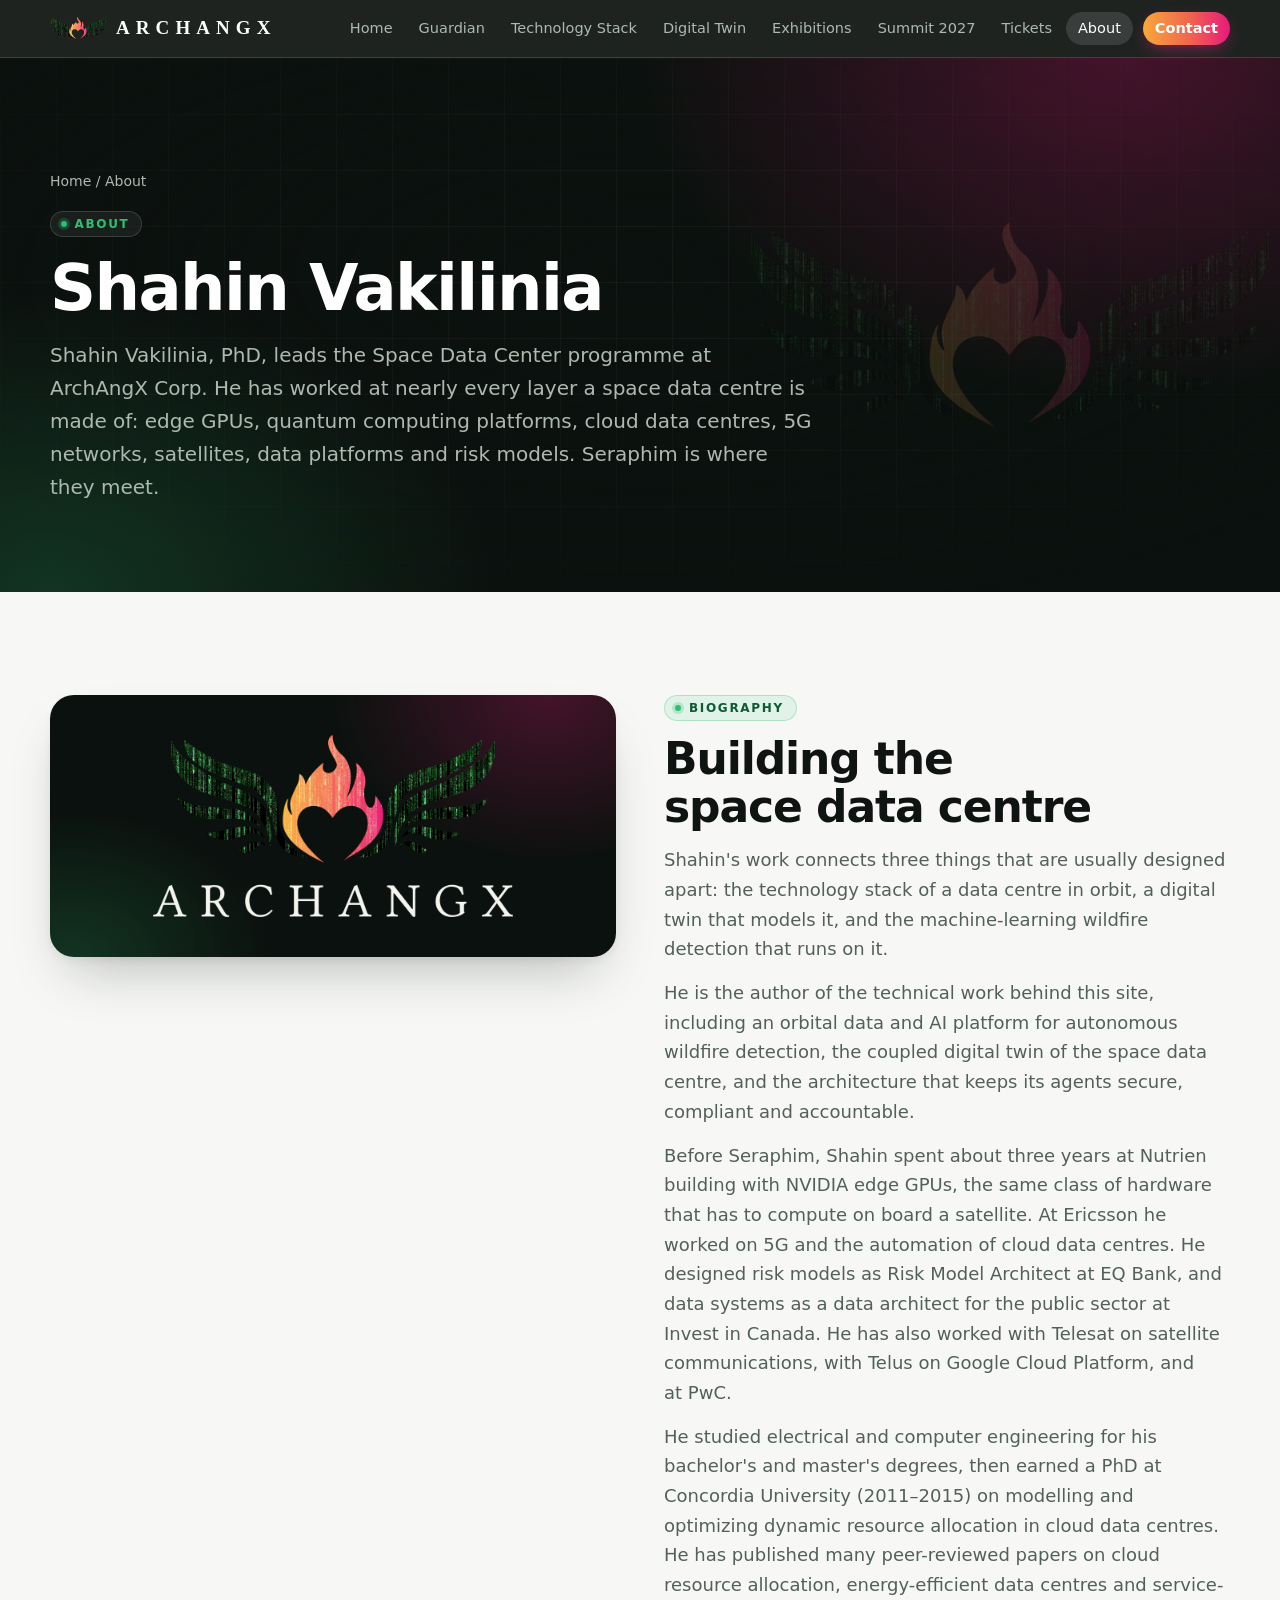
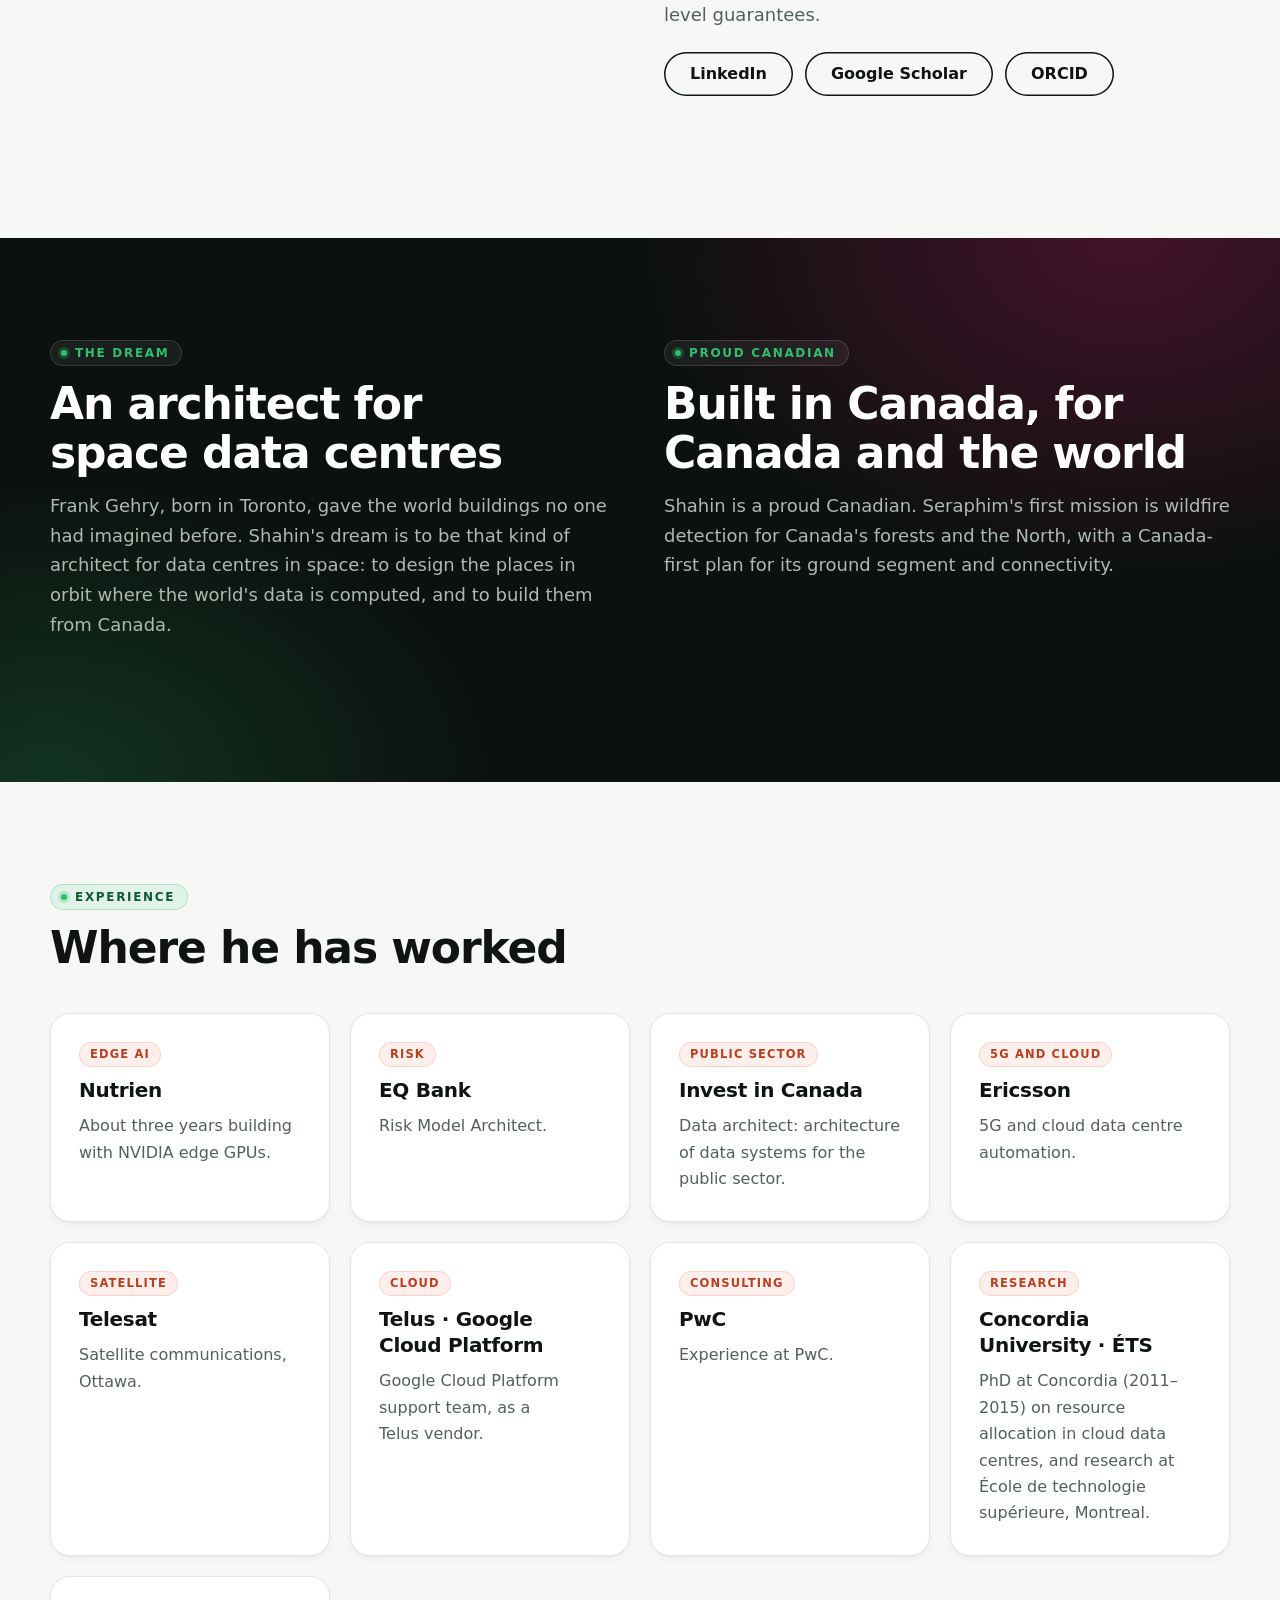
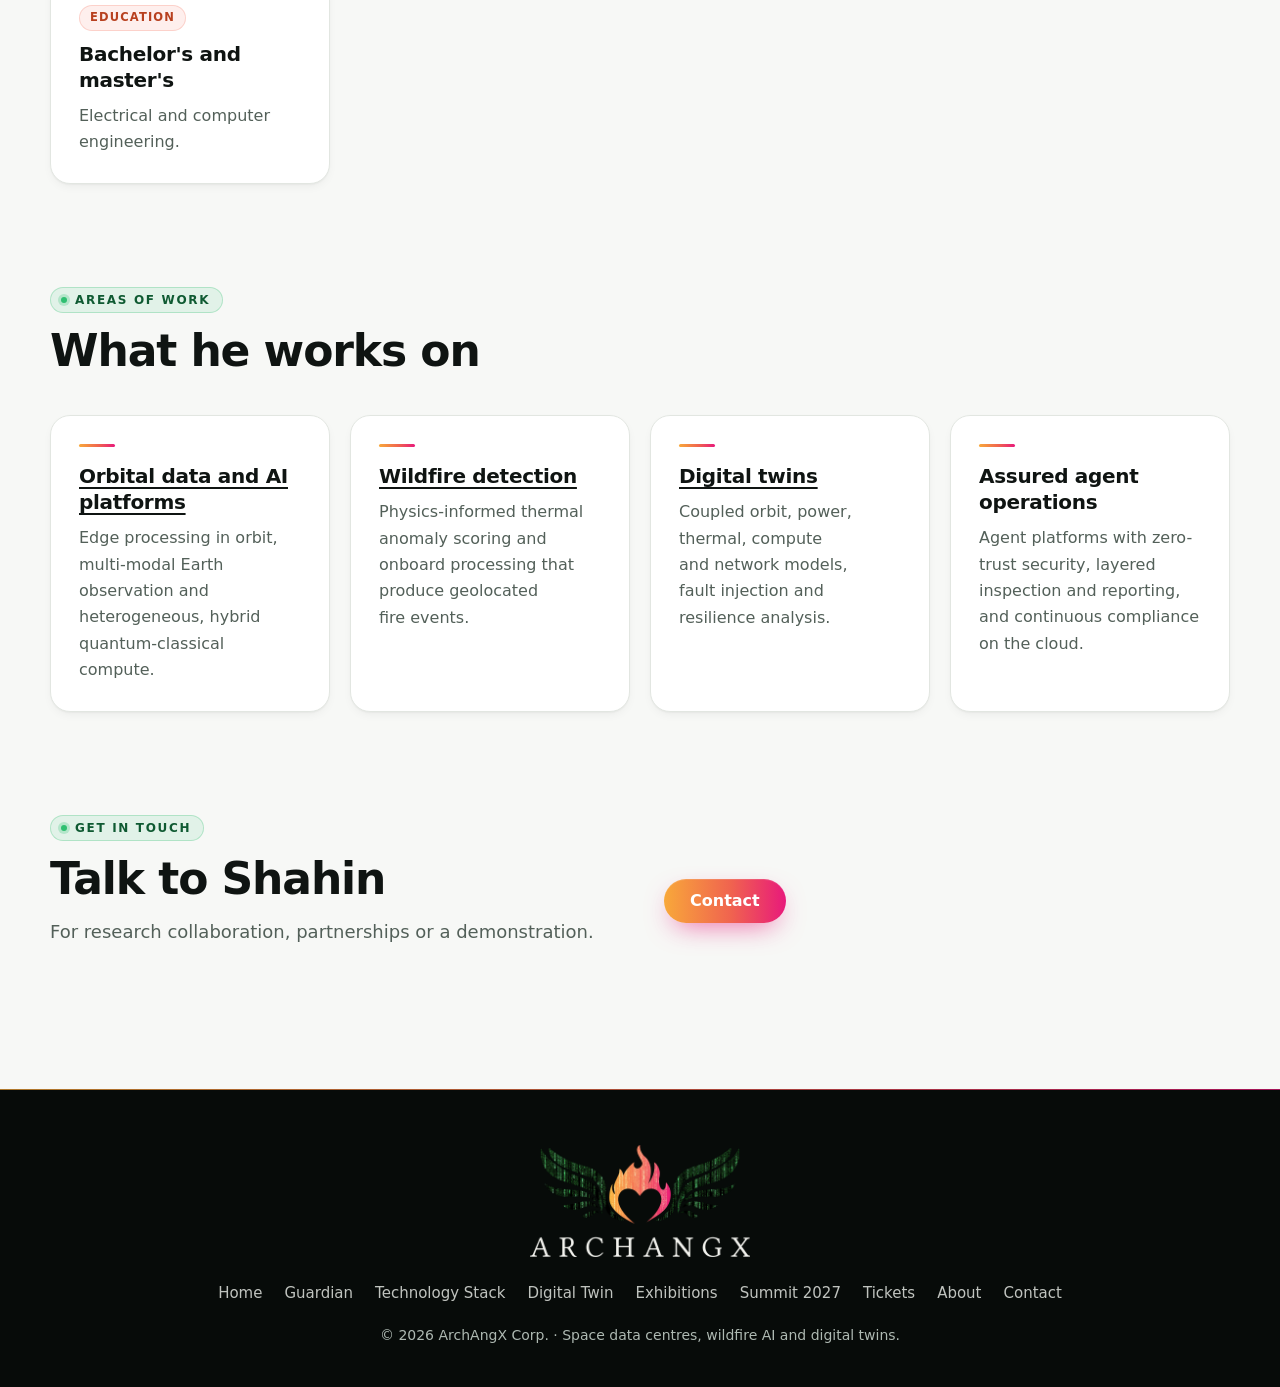
==== commit ca98208c: "SCRUM-1378 SCRUM-1381: Tickets and thank-you pages, cards rendered from the Stripe catalogue Plain l" ====
--- a/site/about.html
+++ b/site/about.html
@@ -32,7 +32,7 @@
 <header class="site">
   <div class="wrap bar">
     <a class="brand" href="index.html" aria-label="ArchangX home"><img src="assets/emblem-96.png" alt="" width="64" height="25">ARCHANGX</a>
-    <nav class="main" aria-label="Pages"><a href="index.html">Home</a><a href="guardian.html">Guardian</a><a href="technology-stack.html">Technology Stack</a><a href="digital-twin.html">Digital Twin</a><a href="exhibitions.html">Exhibitions</a><a href="summit-2027.html">Summit 2027</a><a href="about.html" aria-current="page">About</a><a href="contact.html">Contact</a></nav>
+    <nav class="main" aria-label="Pages"><a href="index.html">Home</a><a href="guardian.html">Guardian</a><a href="technology-stack.html">Technology Stack</a><a href="digital-twin.html">Digital Twin</a><a href="exhibitions.html">Exhibitions</a><a href="summit-2027.html">Summit 2027</a><a href="summit-tickets.html">Tickets</a><a href="about.html" aria-current="page">About</a><a href="contact.html">Contact</a></nav>
   </div>
 </header>
 <main>
@@ -102,7 +102,7 @@
 <footer class="site">
   <div class="wrap">
     <img src="assets/logo-dark.png" alt="ArchangX" width="280" height="142">
-    <nav aria-label="Footer"><a href="index.html">Home</a><a href="guardian.html">Guardian</a><a href="technology-stack.html">Technology Stack</a><a href="digital-twin.html">Digital Twin</a><a href="exhibitions.html">Exhibitions</a><a href="summit-2027.html">Summit 2027</a><a href="about.html">About</a><a href="contact.html">Contact</a></nav>
+    <nav aria-label="Footer"><a href="index.html">Home</a><a href="guardian.html">Guardian</a><a href="technology-stack.html">Technology Stack</a><a href="digital-twin.html">Digital Twin</a><a href="exhibitions.html">Exhibitions</a><a href="summit-2027.html">Summit 2027</a><a href="summit-tickets.html">Tickets</a><a href="about.html">About</a><a href="contact.html">Contact</a></nav>
     <p>© <span class="year">2026</span> ArchAngX Corp. · Space data centres, wildfire AI and digital twins.</p>
   </div>
 </footer>
--- a/site/assets/style.css
+++ b/site/assets/style.css
@@ -404,3 +404,153 @@
 .flow.stages span::before { counter-increment: stage; content: counter(stage) " "; color: var(--flame-ink); font-weight: 800; }
 .night a.card .more { color: var(--wing-bright); }
 .night .card h3 { color: var(--on-dark); }
+/* Technology Stack page: 21 layers in six bands, seven cross-cutting planes. Band colours all pass WCAG AA with white text. */
+:root { --b1: #121a16; --b2: #a64a12; --b3: #0b3d23; --b4: #0f5a32; --b5: #1a5f8a; --b6: #7a1f5c; }
+main [id] { scroll-margin-top: 96px; }
+.stats { display: grid; grid-template-columns: repeat(4, 1fr); gap: 14px; margin: 8px 0 0; padding: 0; }
+.stats > div { padding: 18px 20px; border-radius: var(--radius-sm); background: var(--glass); border: 1px solid var(--glass-line); }
+.stats dt { font: 700 clamp(26px, 3vw, 36px)/1.1 var(--display); letter-spacing: -.02em; color: var(--on-dark); font-variant-numeric: tabular-nums; }
+.stats dd { margin: 6px 0 0; font-size: 14.5px; line-height: 1.45; color: var(--night-muted); }
+.page-hero .stats-note { font-size: 14px; opacity: .85; }
+@media (max-width: 760px) { .stats { grid-template-columns: 1fr 1fr; } }
+@media (max-width: 420px) { .stats { grid-template-columns: 1fr; } }
+/* sticky in-page contents on wide screens */
+.withtoc { display: grid; gap: 0 40px; }
+.toc { display: none; }
+@media (min-width: 1101px) {
+  .withtoc { grid-template-columns: 190px minmax(0, 1fr); }
+  .toc { display: grid; gap: 2px; align-content: start; align-self: start; position: sticky; top: 104px; padding-top: clamp(64px, 8vw, 104px); }
+  .toc b { font: 700 12px/1.4 var(--sans); letter-spacing: .12em; text-transform: uppercase; color: var(--flame-ink); margin-bottom: 8px; }
+  .toc a { font-size: 14.5px; color: var(--muted); text-decoration: none; padding: 6px 10px; border-left: 2px solid var(--line); }
+  .toc a:hover { color: var(--ink); }
+  .toc a[aria-current="true"] { color: var(--wing); font-weight: 600; border-left-color: var(--wing-bright); }
+}
+/* the stack diagram: six band buttons on the left, the planes bar on the right */
+.stackviz { display: grid; grid-template-columns: minmax(0, 1fr) 150px; gap: 16px; align-items: stretch; }
+.bands { display: grid; gap: 8px; }
+.band { border-radius: 14px; color: var(--on-dark); overflow: hidden; box-shadow: var(--shadow-sm); }
+.band.b1 { background: var(--b1); } .band.b2 { background: var(--b2); } .band.b3 { background: var(--b3); }
+.band.b4 { background: var(--b4); } .band.b5 { background: var(--b5); } .band.b6 { background: var(--b6); }
+.band button { display: grid; grid-template-columns: 1fr auto auto; gap: 14px; align-items: center; width: 100%; padding: 18px 22px; border: 0;
+               background: transparent; color: inherit; text-align: left; cursor: pointer; font: inherit; }
+.band button:hover { background: rgba(255, 255, 255, .08); }
+.band button:focus-visible { outline: 3px solid var(--flame-1); outline-offset: -4px; }
+.band .band-name { font: 700 18px/1.3 var(--display); letter-spacing: -.01em; }
+.band .band-range { font: 700 12px/1 var(--sans); letter-spacing: .1em; padding: 6px 10px; border-radius: 99px; background: rgba(255, 255, 255, .14); }
+.band .caret { width: 10px; height: 10px; border: solid currentColor; border-width: 0 2px 2px 0; rotate: 45deg; translate: 0 -2px; transition: rotate .25s var(--ease), translate .25s var(--ease); }
+.band button[aria-expanded="true"] .caret { rotate: 225deg; translate: 0 3px; }
+.band .chips { display: flex; flex-wrap: wrap; gap: 8px; padding: 0 16px 16px; }
+.band .chips a { display: inline-flex; gap: 6px; align-items: baseline; padding: 7px 12px; border-radius: 99px; font: 500 14px/1.3 var(--sans);
+                 color: var(--ink); background: var(--card); text-decoration: none; }
+.band .chips a:hover { background: var(--paper); }
+.band .chips a b { font-size: 12px; letter-spacing: .06em; color: var(--flame-ink); }
+.planebar { display: grid; grid-auto-rows: 1fr; gap: 4px; padding: 6px; border-radius: 14px; background: var(--night); color: var(--night-ink); box-shadow: var(--shadow-sm); }
+.planebar a { display: grid; align-content: center; gap: 2px; padding: 8px 10px; border-radius: 10px; color: inherit; text-decoration: none; }
+.planebar a:hover { background: var(--glass-2); }
+.planebar a b { font: 700 12px/1.2 var(--sans); letter-spacing: .1em; color: var(--wing-bright); }
+.planebar a span { font-size: 12px; line-height: 1.3; color: var(--night-muted); }
+@media (max-width: 767px) {
+  .stackviz { grid-template-columns: 1fr; }
+  .planebar { grid-auto-rows: auto; grid-template-columns: repeat(auto-fit, minmax(140px, 1fr)); }
+  .band button { grid-template-columns: 1fr auto; } .band .caret { grid-column: 2; grid-row: 1; justify-self: end; } .band .band-range { grid-row: 2; }
+}
+/* band sections and layer cards */
+.bandsec .head { max-width: none; margin-bottom: 28px; }
+.bandsec .subtitle { margin-top: -6px; font-size: 18px; }
+.eyebrow.b1, .eyebrow.b2, .eyebrow.b3, .eyebrow.b4, .eyebrow.b5, .eyebrow.b6 { color: var(--on-dark); border-color: transparent; }
+.eyebrow.b1::before, .eyebrow.b2::before, .eyebrow.b3::before, .eyebrow.b4::before, .eyebrow.b5::before, .eyebrow.b6::before { background: var(--on-dark); box-shadow: none; }
+.eyebrow.b1 { background: var(--b1); } .eyebrow.b2 { background: var(--b2); } .eyebrow.b3 { background: var(--b3); }
+.eyebrow.b4 { background: var(--b4); } .eyebrow.b5 { background: var(--b5); } .eyebrow.b6 { background: var(--b6); }
+.layers { display: grid; grid-template-columns: repeat(2, minmax(0, 1fr)); gap: 20px; }
+@media (max-width: 767px) { .layers { grid-template-columns: 1fr; } }
+.layercard::before, .planecard::before { display: none; }
+.code { display: inline-flex; width: fit-content; padding: 4px 9px; border-radius: 6px; font: 700 12px/1.2 var(--sans); letter-spacing: .1em;
+        color: var(--flame-ink); background: color-mix(in srgb, var(--flame-2) 10%, transparent); border: 1px solid color-mix(in srgb, var(--flame-2) 22%, transparent); }
+.code.x { color: var(--wing); background: color-mix(in srgb, var(--wing-bright) 12%, transparent); border-color: color-mix(in srgb, var(--wing-bright) 32%, transparent); }
+.cards.planes { grid-template-columns: repeat(3, minmax(0, 1fr)); }
+@media (max-width: 1000px) { .cards.planes { grid-template-columns: repeat(2, minmax(0, 1fr)); } }
+@media (max-width: 640px) { .cards.planes { grid-template-columns: 1fr; } }
+/* one fire through the stack: numbered steps with CSS arrows, vertical on small screens */
+ol.steps { counter-reset: step; list-style: none; margin: 0; padding: 0; display: grid; grid-template-columns: repeat(7, minmax(0, 1fr)); gap: 24px 12px; }
+ol.steps li { position: relative; display: grid; gap: 10px; justify-items: center; text-align: center; }
+ol.steps li::before { counter-increment: step; content: counter(step); display: grid; place-items: center; width: 44px; height: 44px; border-radius: 50%;
+                      background: var(--flame); color: var(--on-dark); font: 700 17px/1 var(--display); box-shadow: 0 8px 20px -8px color-mix(in srgb, var(--flame-3) 70%, transparent); }
+ol.steps li:not(:last-child)::after { content: ""; position: absolute; top: 21px; left: calc(50% + 30px); right: calc(-50% + 30px); height: 2px;
+                                        background: linear-gradient(90deg, var(--flame-2), var(--line)); }
+ol.steps h3 { font-size: 18px; }
+ol.steps p { margin: 0; font-size: 14.5px; color: var(--muted); }
+ol.steps .refs { display: flex; flex-wrap: wrap; gap: 6px; justify-content: center; }
+ol.steps .refs a { padding: 3px 8px; border-radius: 6px; font: 700 11.5px/1.2 var(--sans); letter-spacing: .08em; color: var(--flame-ink);
+                   background: color-mix(in srgb, var(--flame-2) 10%, transparent); border: 1px solid color-mix(in srgb, var(--flame-2) 22%, transparent); text-decoration: none; }
+@media (max-width: 1000px) { ol.steps { grid-template-columns: repeat(4, minmax(0, 1fr)); } ol.steps li:nth-child(4)::after { display: none; } }
+@media (max-width: 640px) {
+  ol.steps { grid-template-columns: 1fr; gap: 18px; }
+  ol.steps li { grid-template-columns: 44px 1fr; justify-items: start; text-align: left; align-items: start; column-gap: 16px; }
+  ol.steps li > div { display: grid; gap: 6px; }
+  ol.steps li::after { display: none; }
+  ol.steps .refs { justify-content: flex-start; }
+}
+@media (prefers-reduced-motion: no-preference) { .band .chips { animation: rise .3s var(--ease) both; } }
+@media (prefers-reduced-motion: reduce) { .band .caret { transition: none; } }
+.band .chips[hidden] { display: none; }
+/* Technology Stack, layer cards with five fields: one card per row; below 768 px a Details button hides the last four */
+.howread { margin-top: 28px; padding: 24px 28px; border-radius: var(--radius); background: var(--card); border: 1px solid var(--line); box-shadow: var(--shadow-sm); display: grid; gap: 12px; }
+.howread h3 { font-size: 18px; }
+.howread > p { margin: 0; color: var(--muted); font-size: 16px; }
+.howread dl { margin: 0; display: grid; gap: 8px 32px; grid-template-columns: repeat(auto-fit, minmax(min(100%, 380px), 1fr)); }
+.howread dl div { display: grid; grid-template-columns: auto 1fr; gap: 8px; font-size: 15px; align-items: baseline; }
+.howread dt { font-weight: 700; } .howread dd { margin: 0; color: var(--muted); }
+.expandall { display: none; gap: 10px; }
+.expandall .btn { padding: 10px 18px; font-size: 14px; }
+.layers { grid-template-columns: 1fr; }
+.layercard { display: grid; grid-template-columns: minmax(0, 1fr) minmax(0, 1.5fr); gap: 10px 40px; padding: 30px 32px; }
+.layercard > .layer-head, .layercard > .what, .layercard > .details-toggle { grid-column: 1; }
+.layercard > .details { grid-column: 2; grid-row: 1 / span 3; display: grid; gap: 8px; align-content: start; }
+.layer-head { display: grid; gap: 10px; justify-items: start; }
+.layercard p, .layercard li { max-width: 75ch; }
+.layercard .what { color: var(--ink); font-size: 16.5px; }
+.layercard h4 { margin: 6px 0 0; font: 700 12px/1.4 var(--sans); letter-spacing: .12em; text-transform: uppercase; color: var(--wing-mid); }
+.layercard .details > p { margin: 0; color: var(--muted); font-size: 15.5px; }
+.layercard ul { margin: 0; padding-left: 20px; display: grid; gap: 6px; color: var(--muted); font-size: 15.5px; }
+.layercard .numbers { margin-top: 4px; padding: 12px 16px; border-radius: var(--radius-sm); background: color-mix(in srgb, var(--flame-1) 10%, var(--card));
+                      border: 1px solid color-mix(in srgb, var(--flame-2) 22%, transparent); display: grid; gap: 4px; }
+.layercard .numbers h4 { margin: 0; color: var(--flame-ink); }
+.layercard .numbers p { color: var(--ink); font-size: 15px; }
+.layercard .numbers b { color: var(--flame-ink); }
+.layercard .watched { font-size: 14px; color: var(--muted); }
+.layercard .watched b { color: var(--ink); }
+.details-toggle { display: none; }
+@media (max-width: 899px) { .layercard { grid-template-columns: 1fr; } .layercard > .details { grid-column: 1; grid-row: auto; } }
+@media (max-width: 767px) {
+  .expandall { display: flex; }
+  .details-toggle { display: inline-flex; align-items: center; gap: 8px; width: fit-content; padding: 8px 14px; border-radius: 99px; border: 1.5px solid var(--wing);
+                    background: transparent; color: var(--wing); font: 700 14px/1 var(--sans); cursor: pointer; }
+  .details-toggle::after { content: ""; width: 7px; height: 7px; border: solid currentColor; border-width: 0 2px 2px 0; rotate: 45deg; translate: 0 -2px; }
+  .layercard.open .details-toggle::after { rotate: 225deg; translate: 0 2px; }
+  .layercard:not(.open) > .details { display: none; }
+  .layercard { padding: 24px 22px; }
+}
+
+/* Tickets (summit-tickets.html, exhibitions.html#exhibit): cards rendered by tools/render_tickets.py. Status colours all pass AA with white text. */
+.cards.tickets { align-items: stretch; }
+.card.ticket { display: grid; grid-template-rows: auto auto auto 1fr auto auto; gap: 10px; align-content: start; }
+.ticket .price { margin: 0; font: 700 clamp(26px, 3vw, 32px)/1.1 var(--display); letter-spacing: -.02em; color: var(--ink); }
+.ticket .price small { display: block; margin-top: 4px; font: 500 13px/1.4 var(--sans); letter-spacing: 0; color: var(--muted); }
+.ticket .price.tba { font-size: 20px; color: var(--muted); }
+.ticket .ticks { margin: 0; }
+.ticket .ticks li { font-size: 15px; }
+.ticket .meta { margin: 0; font-size: 14px; color: var(--muted); }
+.ticket .btn { justify-self: start; align-self: end; }
+.tag.onsale { background: #0f5a32; color: var(--on-dark); border-color: transparent; }
+.tag.comingsoon { background: #1a5f8a; color: var(--on-dark); border-color: transparent; }
+.tag.soldout { background: #7a1f1f; color: var(--on-dark); border-color: transparent; }
+.tag.closed { background: #4a4f55; color: var(--on-dark); border-color: transparent; }
+.tag.pending { background: #a64a12; color: var(--on-dark); border-color: transparent; margin-right: 6px; }
+.btn.disabled { opacity: .55; cursor: not-allowed; pointer-events: none; }
+.updated { margin: 14px 0 0; font-size: 13.5px; }
+.legal .ticks li, .legal .card p { font-size: 15px; }
+.legal .ticks li b { color: var(--ink); }
+ol.steps.three { grid-template-columns: repeat(3, minmax(0, 1fr)); }
+ol.steps.five { grid-template-columns: repeat(5, minmax(0, 1fr)); }
+@media (max-width: 1000px) { ol.steps.three { grid-template-columns: repeat(3, minmax(0, 1fr)); } ol.steps.three li:nth-child(4)::after { display: initial; } }
+@media (max-width: 640px) { ol.steps.three, ol.steps.five { grid-template-columns: 1fr; } }
